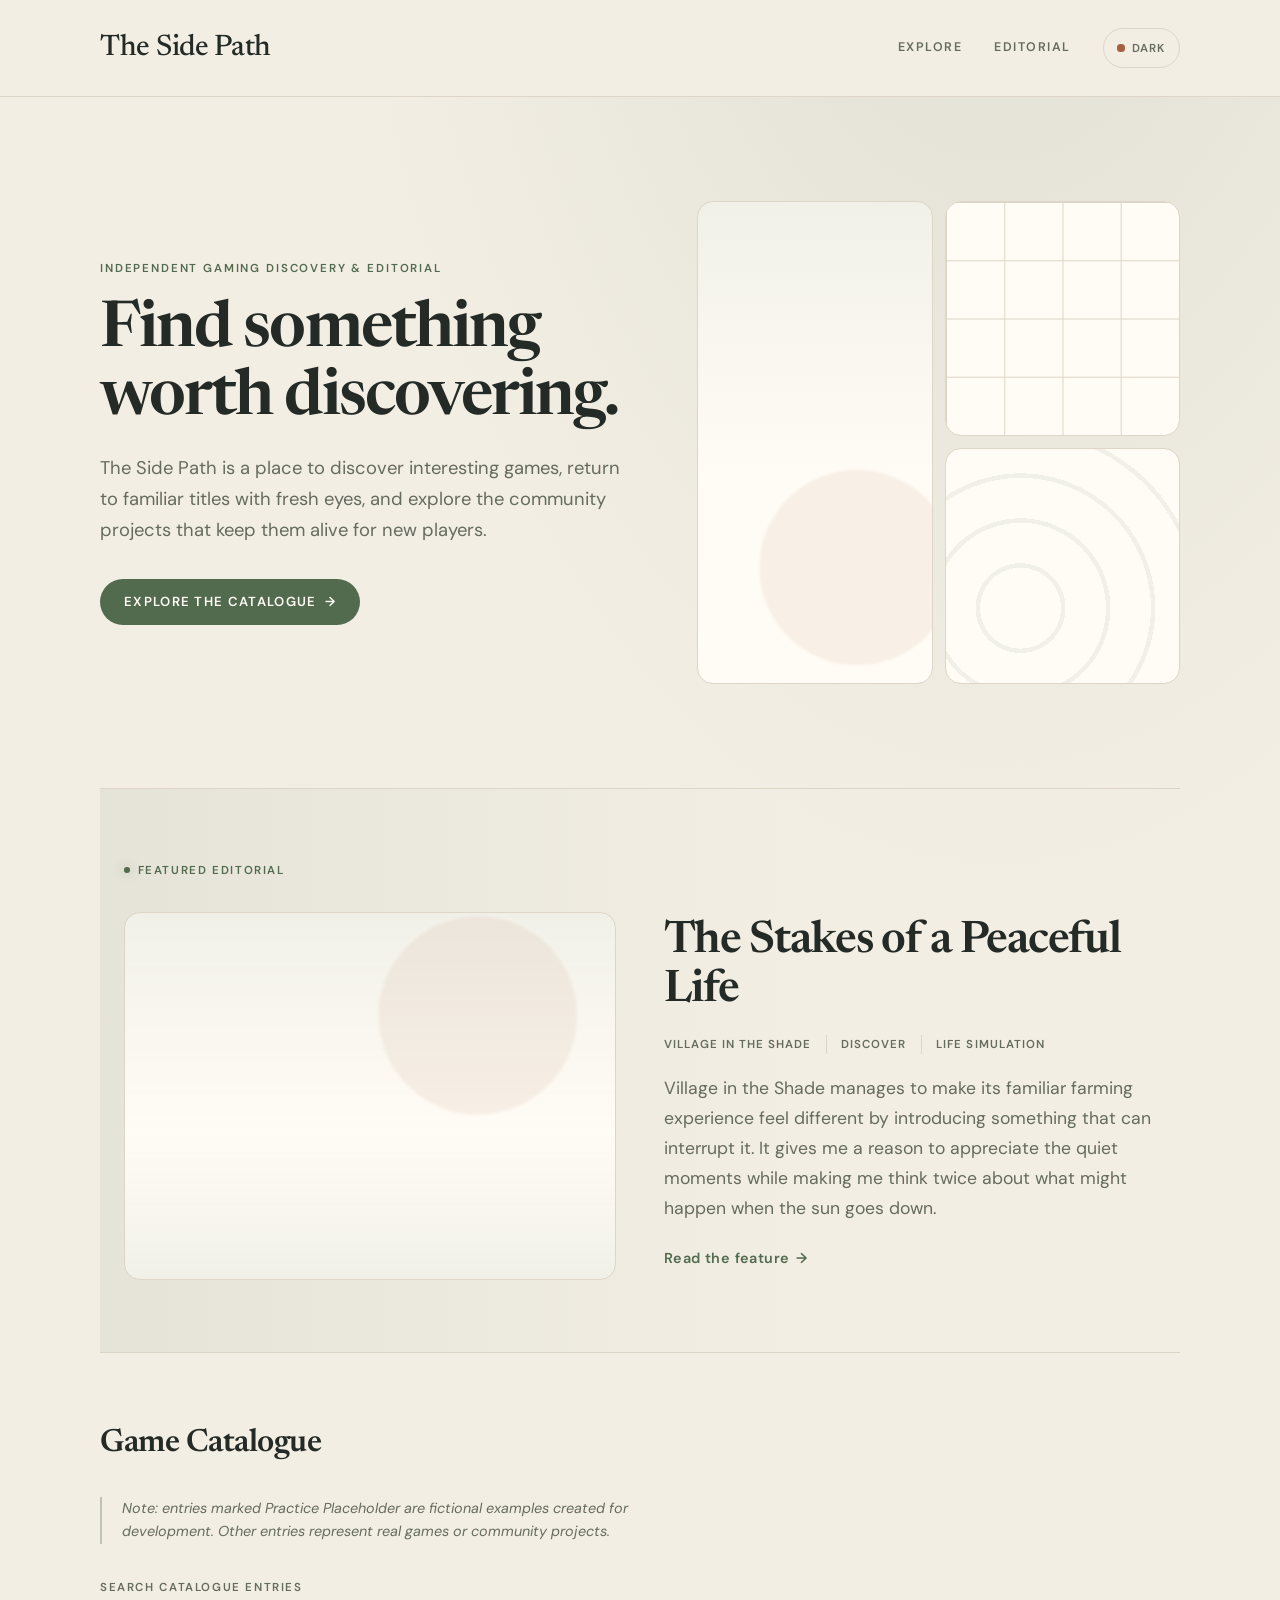
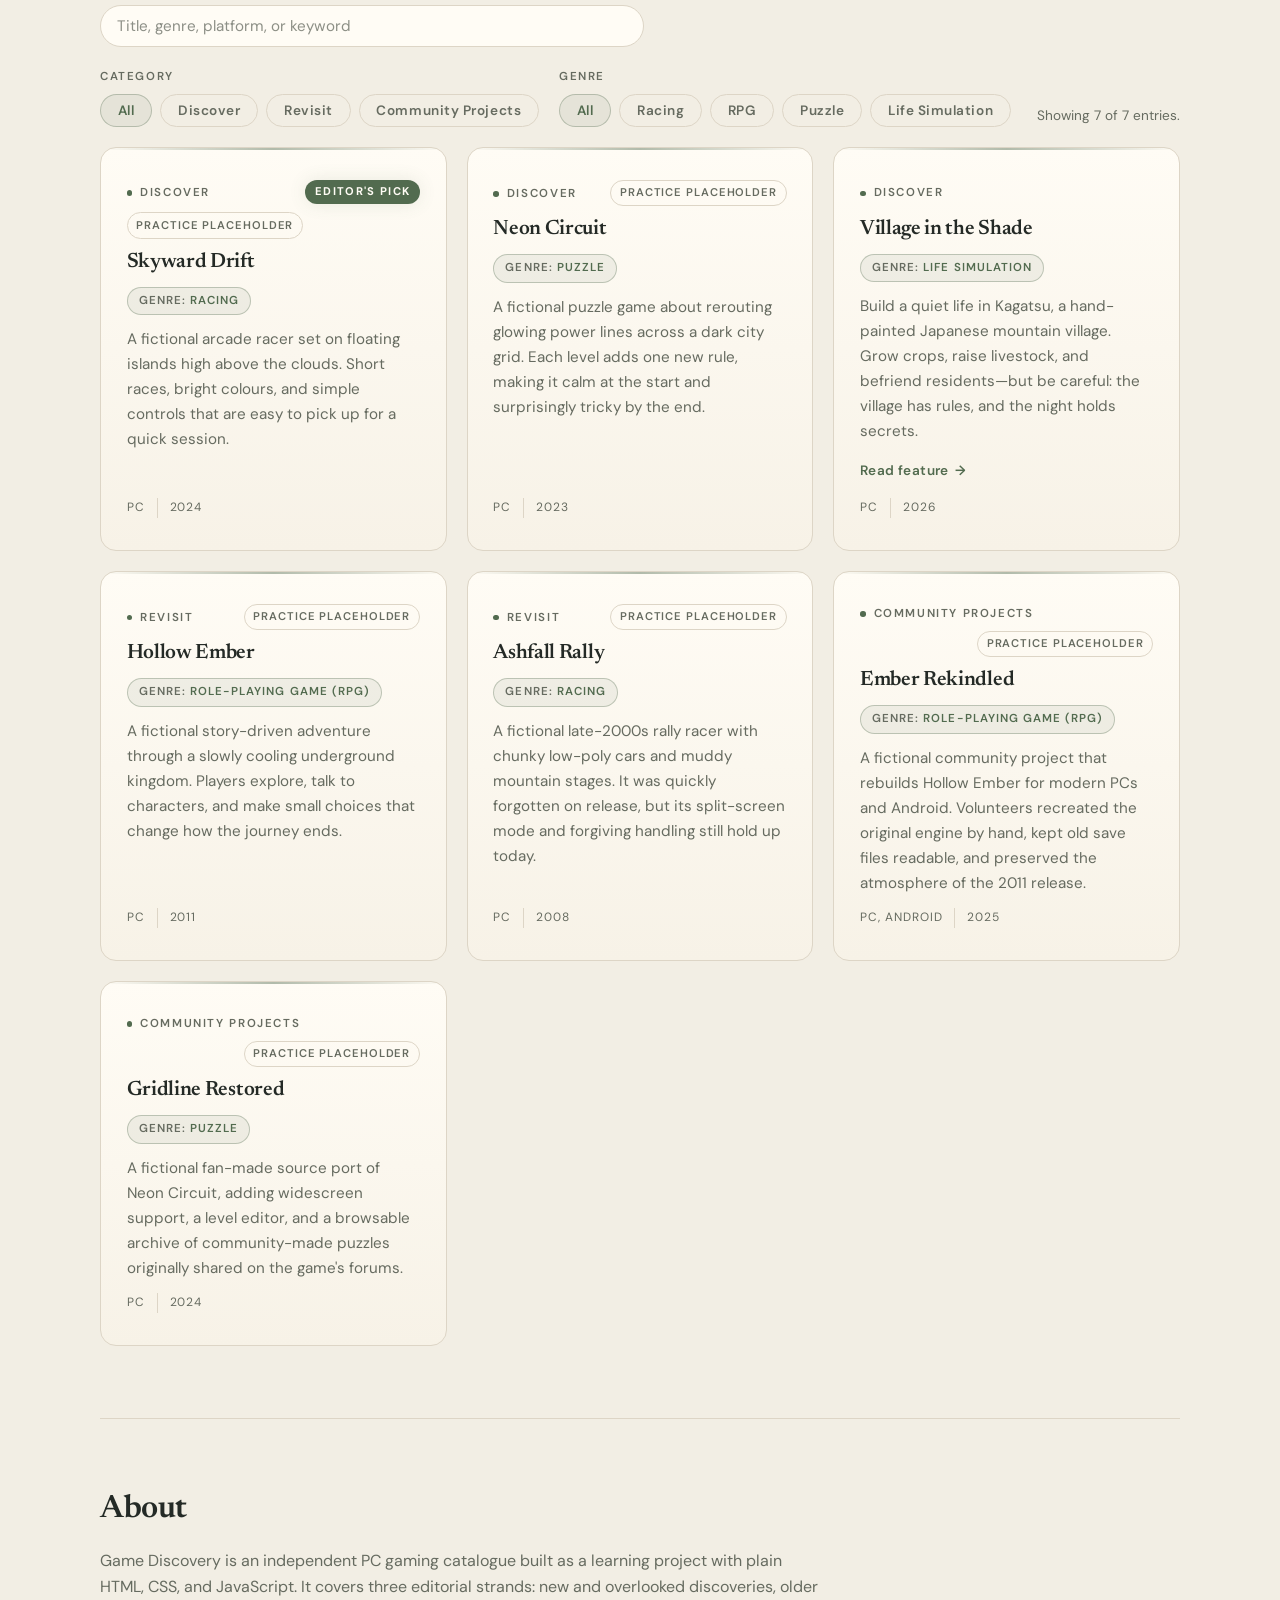
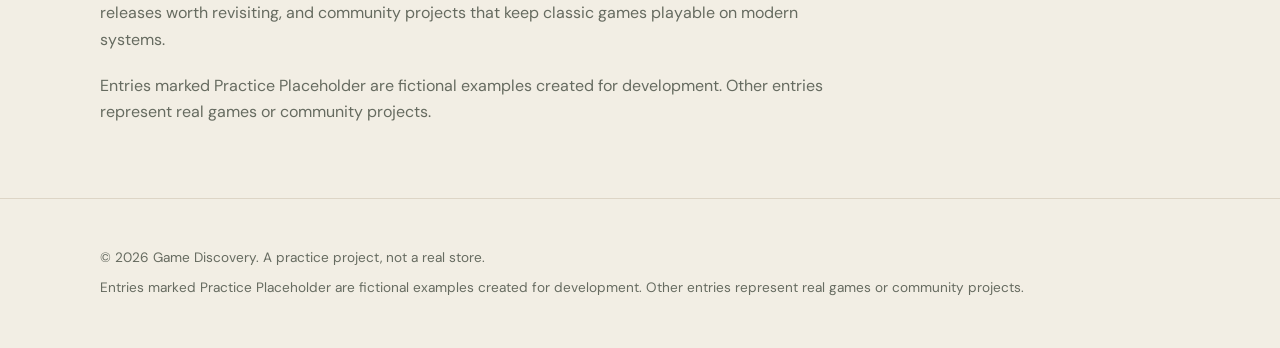
==== index.html @ 1dd463f5 "Editorial spotlight" ====
<!DOCTYPE html>
<html lang="en">
<head>
  <meta charset="UTF-8">
  <meta name="viewport" content="width=device-width, initial-scale=1.0">
  <title>Game Discovery</title>
  <meta name="description" content="A beginner-friendly PC game discovery page built with plain HTML.">
  <meta name="color-scheme" content="light dark">

  <!-- Shared theme setup runs before the stylesheet so there is no flash of
       the wrong theme. It also manages the theme toggle in the header. -->
  <script src="theme.js"></script>

  <link rel="preconnect" href="https://fonts.googleapis.com">
  <link rel="preconnect" href="https://fonts.gstatic.com" crossorigin>
  <link href="https://fonts.googleapis.com/css2?family=DM+Sans:opsz,wght@9..40,400;9..40,500;9..40,600;9..40,700&family=Newsreader:opsz,wght@6..72,400;6..72,500;6..72,600&display=swap" rel="stylesheet">

  <link rel="stylesheet" href="style.css">
  <script src="script.js" defer></script>
</head>
<body>

  <!-- ============================================================
       HEADER: the wordmark, two navigation links, and the theme
       toggle. The header scrolls away with the page (not sticky).
       ============================================================ -->
  <header>
    <a class="wordmark" href="index.html">The Side Path</a>

    <div class="header-end">
      <nav aria-label="Main navigation">
        <ul>
          <li><a href="#featured">Explore</a></li>
          <li><a href="#editorial">Editorial</a></li>
        </ul>
      </nav>

      <button class="theme-toggle" type="button" data-theme-toggle hidden>
        Dark
      </button>
    </div>
  </header>

  <!-- ============================================================
       MAIN: the main content of the page.
       Everything that is not the header or footer lives in here.
       ============================================================ -->
  <main>

    <!-- HERO SECTION: the introduction, a clear route into the catalogue,
         and a three-panel visual sampler. -->
    <section id="home">
      <div class="hero-copy">
        <p class="hero-eyebrow">Independent Gaming Discovery &amp; Editorial</p>

        <h1>Find something worth discovering.</h1>

        <p class="hero-lede">
          The Side Path is a place to discover interesting games, return to
          familiar titles with fresh eyes, and explore the community projects
          that keep them alive for new players.
        </p>

        <div class="hero-actions">
          <a class="hero-cta" href="#featured">Explore the catalogue</a>
        </div>
      </div>

      <!-- Intentional placeholders drawn in CSS. No real screenshots or
           AI-generated artwork are presented as game assets here. Replace
           each panel with a licensed image when suitable assets exist, and
           give those images their own alt text. -->
      <div class="hero-sampler" aria-hidden="true">
        <span class="hero-panel hero-panel--one"></span>
        <span class="hero-panel hero-panel--two"></span>
        <span class="hero-panel hero-panel--three"></span>
      </div>
    </section>

    <!-- EDITORIAL SPOTLIGHT: the lead feature, with one image beside the
         article introduction. Links to the published feature. -->
    <section class="editorial-spotlight"
             id="editorial"
             aria-labelledby="editorial-spotlight-title">

      <p class="editorial-kicker">Featured editorial</p>

      <div class="editorial-spotlight-grid">
        <!-- Intentional CSS-drawn placeholder image. No real screenshot or
             AI-generated artwork is presented as game art here. Replace it
             with a licensed image (and alt text) when one is available. -->
        <div class="editorial-art" aria-hidden="true"></div>

        <div class="editorial-spotlight-copy">
          <h2 id="editorial-spotlight-title">
            The Stakes of a Peaceful Life
          </h2>

          <ul class="editorial-meta">
            <li>Village in the Shade</li>
            <li>Discover</li>
            <li>Life Simulation</li>
          </ul>

          <p class="editorial-excerpt">
            Village in the Shade manages to make its familiar farming
            experience feel different by introducing something that can
            interrupt it. It gives me a reason to appreciate the quiet
            moments while making me think twice about what might happen
            when the sun goes down.
          </p>

          <a class="editorial-link"
             href="articles/village-in-the-shade.html">
            Read the feature
          </a>
        </div>
      </div>
    </section>

    <!-- CATALOGUE SECTION: seven entries — three Discover, two Revisit,
         and two Community Projects. Entries marked Practice Placeholder
         are fictional examples created for development; the others
         represent real games or community projects. Each entry is an
         <article>, because it is a self-contained piece of content that
         makes sense on its own. -->
    <section id="featured">
      <h2>Game Catalogue</h2>

      <p>
        <em>Note: entries marked Practice Placeholder are fictional examples
        created for development. Other entries represent real games or
        community projects.</em>
      </p>

      <!-- CATALOGUE CONTROLS: search, editorial category filters, and genre
           filters. All three are handled together by script.js. -->
      <div class="catalogue-controls">

        <div class="search-field">
          <label class="search-label" for="catalogue-search">Search catalogue entries</label>
          <input
            class="search-input"
            id="catalogue-search"
            name="catalogue-search"
            type="search"
            placeholder="Title, genre, platform, or keyword"
            autocomplete="off"
          >
        </div>

        <div class="filter-bar">
          <div class="filter-group">
            <p class="filter-group-label" id="category-filter-label">Category</p>
            <div class="filter-controls" role="group" aria-labelledby="category-filter-label">
              <button type="button" class="category-button" data-category="all" aria-pressed="true">All</button>
              <button type="button" class="category-button" data-category="discover" aria-pressed="false">Discover</button>
              <button type="button" class="category-button" data-category="revisit" aria-pressed="false">Revisit</button>
              <button type="button" class="category-button" data-category="community" aria-pressed="false">Community Projects</button>
            </div>
          </div>

          <div class="filter-group">
            <p class="filter-group-label" id="genre-filter-label">Genre</p>
            <div class="filter-controls" role="group" aria-labelledby="genre-filter-label">
              <button type="button" class="filter-button" data-filter="all" aria-pressed="true">All</button>
              <button type="button" class="filter-button" data-filter="racing" aria-pressed="false">Racing</button>
              <button type="button" class="filter-button" data-filter="rpg" aria-pressed="false">RPG</button>
              <button type="button" class="filter-button" data-filter="puzzle" aria-pressed="false">Puzzle</button>
              <button type="button" class="filter-button" data-filter="life-simulation" aria-pressed="false">Life Simulation</button>
            </div>
          </div>

          <!-- A live status message: screen readers announce this text when
               the number of visible entries changes. -->
          <p class="filter-status" role="status" aria-live="polite">Showing 7 of 7 entries.</p>
        </div>

        <!-- Shown only when no catalogue entry matches the active filters.
             A later phase will toggle the hidden attribute. -->
        <p class="catalogue-empty" hidden>
          No catalogue entries match your search or filters. Try a different
          search, or choose All in each filter group.
        </p>

      </div>

      <article class="catalogue-card"
               data-category="discover"
               data-genre="racing"
               data-platform="PC"
               data-year="2024"
               data-search="arcade racer floating islands quick sessions">
        <div class="card-top">
          <span class="card-category">Discover</span>
          <span class="card-badge">EDITOR'S PICK</span>
          <span class="card-placeholder">PRACTICE PLACEHOLDER</span>
        </div>
        <h3>Skyward Drift</h3>
        <p class="card-genre"><strong>Genre:</strong> Racing</p>
        <p class="card-description">
          A fictional arcade racer set on floating islands high above the
          clouds. Short races, bright colours, and simple controls that are
          easy to pick up for a quick session.
        </p>
        <ul class="card-meta">
          <li>PC</li>
          <li>2024</li>
        </ul>
      </article>

      <article class="catalogue-card"
               data-category="discover"
               data-genre="puzzle"
               data-platform="PC"
               data-year="2023"
               data-search="power grid neon city logic levels">
        <div class="card-top">
          <span class="card-category">Discover</span>
          <span class="card-placeholder">PRACTICE PLACEHOLDER</span>
        </div>
        <h3>Neon Circuit</h3>
        <p class="card-genre"><strong>Genre:</strong> Puzzle</p>
        <p class="card-description">
          A fictional puzzle game about rerouting glowing power lines across
          a dark city grid. Each level adds one new rule, making it calm at
          the start and surprisingly tricky by the end.
        </p>
        <ul class="card-meta">
          <li>PC</li>
          <li>2023</li>
        </ul>
      </article>

      <article class="catalogue-card"
               data-category="discover"
               data-genre="life-simulation"
               data-platform="PC"
               data-year="2026"
               data-search="village in the shade kagatsu nippon ichi software nis america farming simulation life simulation farming sim japanese village supernatural mystery horror night exploration crops livestock fishing hunting crafting the stakes of a peaceful life">
        <div class="card-top">
          <span class="card-category">Discover</span>
        </div>
        <h3>Village in the Shade</h3>
        <p class="card-genre"><strong>Genre:</strong> Life Simulation</p>
        <p class="card-description">
          Build a quiet life in Kagatsu, a hand-painted Japanese mountain
          village. Grow crops, raise livestock, and befriend residents—but be
          careful: the village has rules, and the night holds secrets.
        </p>
        <p class="card-action">
          <a class="card-link" href="articles/village-in-the-shade.html">
            Read feature
          </a>
        </p>
        <ul class="card-meta">
          <li>PC</li>
          <li>2026</li>
        </ul>
      </article>

      <article class="catalogue-card"
               data-category="revisit"
               data-genre="rpg"
               data-platform="PC"
               data-year="2011"
               data-search="underground kingdom story choices adventure">
        <div class="card-top">
          <span class="card-category">Revisit</span>
          <span class="card-placeholder">PRACTICE PLACEHOLDER</span>
        </div>
        <h3>Hollow Ember</h3>
        <p class="card-genre"><strong>Genre:</strong> Role-Playing Game (RPG)</p>
        <p class="card-description">
          A fictional story-driven adventure through a slowly cooling
          underground kingdom. Players explore, talk to characters, and make
          small choices that change how the journey ends.
        </p>
        <ul class="card-meta">
          <li>PC</li>
          <li>2011</li>
        </ul>
      </article>

      <article class="catalogue-card"
               data-category="revisit"
               data-genre="racing"
               data-platform="PC"
               data-year="2008"
               data-search="rally vintage low poly split screen forgotten">
        <div class="card-top">
          <span class="card-category">Revisit</span>
          <span class="card-placeholder">PRACTICE PLACEHOLDER</span>
        </div>
        <h3>Ashfall Rally</h3>
        <p class="card-genre"><strong>Genre:</strong> Racing</p>
        <p class="card-description">
          A fictional late-2000s rally racer with chunky low-poly cars and
          muddy mountain stages. It was quickly forgotten on release, but its
          split-screen mode and forgiving handling still hold up today.
        </p>
        <ul class="card-meta">
          <li>PC</li>
          <li>2008</li>
        </ul>
      </article>

      <article class="catalogue-card"
               data-category="community"
               data-genre="rpg"
               data-platform="PC, Android"
               data-year="2025"
               data-search="source port recompilation preservation android engine">
        <div class="card-top">
          <span class="card-category">Community Projects</span>
          <span class="card-placeholder">PRACTICE PLACEHOLDER</span>
        </div>
        <h3>Ember Rekindled</h3>
        <p class="card-genre"><strong>Genre:</strong> Role-Playing Game (RPG)</p>
        <p class="card-description">
          A fictional community project that rebuilds Hollow Ember for modern
          PCs and Android. Volunteers recreated the original engine by hand,
          kept old save files readable, and preserved the atmosphere of the
          2011 release.
        </p>
        <ul class="card-meta">
          <li>PC, Android</li>
          <li>2025</li>
        </ul>
      </article>

      <article class="catalogue-card"
               data-category="community"
               data-genre="puzzle"
               data-platform="PC"
               data-year="2024"
               data-search="decompilation source port level editor preservation archive">
        <div class="card-top">
          <span class="card-category">Community Projects</span>
          <span class="card-placeholder">PRACTICE PLACEHOLDER</span>
        </div>
        <h3>Gridline Restored</h3>
        <p class="card-genre"><strong>Genre:</strong> Puzzle</p>
        <p class="card-description">
          A fictional fan-made source port of Neon Circuit, adding widescreen
          support, a level editor, and a browsable archive of
          community-made puzzles originally shared on the game's forums.
        </p>
        <ul class="card-meta">
          <li>PC</li>
          <li>2024</li>
        </ul>
      </article>
    </section>

    <!-- ABOUT SECTION: who made the site and why. -->
    <section id="about">
      <h2>About</h2>
      <p>
        Game Discovery is an independent PC gaming catalogue built as a
        learning project with plain HTML, CSS, and JavaScript. It covers
        three editorial strands: new and overlooked discoveries, older
        releases worth revisiting, and community projects that keep classic
        games playable on modern systems.
      </p>
      <p>
        Entries marked Practice Placeholder are fictional examples created
        for development. Other entries represent real games or community
        projects.
      </p>
    </section>

  </main>

  <!-- ============================================================
       FOOTER: closing information that appears at the bottom of
       every page, such as copyright or contact details.
       ============================================================ -->
  <footer>
    <p>&copy; 2026 Game Discovery. A practice project, not a real store.</p>
    <p>Entries marked Practice Placeholder are fictional examples created for development. Other entries represent real games or community projects.</p>
  </footer>

</body>
</html>
---- style.css ----
/* ==========================================================================
   THE SIDE PATH — style.css

   A single stylesheet shared by the catalogue and the editorial article
   pages. No frameworks, no build tools, no images.

   Contents
   1.  Design tokens (custom properties, light and dark themes)
   2.  Base styles
   3.  Header and navigation
   4.  Hero
   5.  Featured games
   6.  About
   7.  Footer
   8.  Tablet adjustments
   9.  Mobile adjustments
   10. Reduced-motion support
   11. Editorial feature page
   12. Catalogue feature link
   13. Editorial page mobile adjustments
   14. Homepage editorial spotlight
   ========================================================================== */


/* ==========================================================================
   1. DESIGN TOKENS
   Custom properties are variables. They are declared once on :root
   (the <html> element) and reused with var(--name) everywhere below.
   Change a value here and it updates across the whole site.

   Colours: the light palette is the default. theme.js writes a
   data-theme="dark" attribute onto <html> when the visitor has chosen the
   dark theme or their operating system asks for it, and the block below
   then swaps the palette. Components only ever use these tokens, so both
   themes stay in sync.
   ========================================================================== */

:root {
  /* Light theme palette */
  color-scheme: light;

  --color-bg: #f2eee4;              /* warm paper background */
  --color-surface: #fffcf5;         /* card and panel background */
  --color-surface-deep: #f7f2e7;    /* card gradient end */

  --color-border: #ddd5c6;          /* subtle dividing lines */
  --color-border-strong: #c8bfae;   /* slightly firmer outlines */
  --color-text: #242a26;            /* main readable text */
  --color-muted: #666b60;           /* secondary text */

  --color-accent: #526b4f;          /* primary green accent */
  --color-accent-soft: rgba(82, 107, 79, 0.32);
  --color-accent-wash: rgba(82, 107, 79, 0.08);
  --color-accent-glow: rgba(82, 107, 79, 0.12);
  --color-accent-border: rgba(82, 107, 79, 0.32);
  --color-on-accent: #fffcf5;       /* text placed on an accent fill */

  --color-secondary: #a85e42;       /* warm clay accent */
  --color-secondary-soft: rgba(168, 94, 66, 0.32);
  --color-secondary-wash: rgba(168, 94, 66, 0.08);

  --shadow-accent: 0 20px 40px -24px rgba(82, 107, 79, 0.45);

  /* Spacing scale */
  --space-xs: 0.5rem;
  --space-sm: 0.75rem;
  --space-md: 1.25rem;
  --space-lg: 2rem;
  --space-xl: 3rem;
  --space-2xl: 5rem;

  /* Layout */
  --content-width: 1080px;
  --gutter: clamp(1.25rem, 5vw, 3rem);
  --header-offset: 0px;             /* header scrolls away, so anchors land flush */

  /* Shape */
  --radius-sm: 6px;
  --radius-lg: 16px;

  /* Typography. Newsreader carries the wordmark and editorial headlines;
     DM Sans carries interface and body text. Both have system fallbacks
     so the page stays readable if the webfonts are unavailable. */
  --font-serif: "Newsreader", "Iowan Old Style", "Palatino Linotype",
    Palatino, "Book Antiqua", Georgia, serif;
  --font-sans: "DM Sans", -apple-system, BlinkMacSystemFont, "Segoe UI",
    Roboto, "Helvetica Neue", Arial, sans-serif;
}

/* Dark theme palette. Applied by theme.js, so the attribute is always
   present before the page paints. */
:root[data-theme="dark"] {
  color-scheme: dark;

  --color-bg: #171b22;
  --color-surface: #222832;
  --color-surface-deep: #1c222b;

  --color-border: #2d3541;
  --color-border-strong: #3d4756;
  --color-text: #e9e6de;
  --color-muted: #9aa4b0;

  --color-accent: #8fb7e8;
  --color-accent-soft: rgba(143, 183, 232, 0.32);
  --color-accent-wash: rgba(143, 183, 232, 0.08);
  --color-accent-glow: rgba(143, 183, 232, 0.12);
  --color-accent-border: rgba(143, 183, 232, 0.32);
  --color-on-accent: #171b22;

  --color-secondary: #c18a70;
  --color-secondary-soft: rgba(193, 138, 112, 0.32);
  --color-secondary-wash: rgba(193, 138, 112, 0.08);

  --shadow-accent: 0 20px 40px -24px rgba(0, 0, 0, 0.65);
}



/* ==========================================================================
   2. BASE STYLES
   ========================================================================== */

*,
*::before,
*::after {
  box-sizing: border-box;
}

html {
  scroll-behavior: smooth;
}

body {
  margin: 0;
  font-family: var(--font-sans);
  font-size: 16px;
  line-height: 1.65;
  color: var(--color-text);
  background-color: var(--color-bg);

  /* A very faint accent glow behind the top of the page.
     Drawn with CSS only, so no image file is needed. */
  background-image: radial-gradient(
    ellipse 75% 50% at 78% -10%,
    var(--color-accent-glow),
    transparent 70%
  );
  background-repeat: no-repeat;

  -webkit-font-smoothing: antialiased;
}

h1,
h2,
h3 {
  margin: 0;
  font-family: var(--font-serif);
  font-weight: 600;
  line-height: 1.15;
  letter-spacing: -0.015em;
}

::selection {
  background-color: var(--color-accent-soft);
  color: var(--color-text);
}

/* A visible focus ring for keyboard users. This only appears when someone
   navigates with the Tab key, not when they click with a mouse. */
a:focus-visible {
  outline: 2px solid var(--color-accent);
  outline-offset: 4px;
}

/* ==========================================================================
   3. HEADER AND NAVIGATION
   The header is deliberately not sticky: it sits at the top of the page and
   scrolls away with the content. The wordmark leads on the left, while the
   two navigation links and the theme toggle sit together on the right.
   ========================================================================== */

header {
  display: flex;
  flex-wrap: wrap;
  align-items: center;
  justify-content: space-between;
  gap: var(--space-md) var(--space-lg);

  padding-block: clamp(1.25rem, 3vw, 1.75rem);

  /* This centres the header content in the same column as <main> below,
     while the header's background still spans the full window width. */
  padding-inline: max(var(--gutter), calc((100% - var(--content-width)) / 2));

  background-color: var(--color-bg);
  border-bottom: 1px solid var(--color-border);
}

/* Wordmark: the brand name set in Newsreader. No decorative mark competes
   with the type, so the name carries the identity. It links home. */
.wordmark {
  font-family: var(--font-serif);
  font-size: clamp(1.5rem, 2.6vw, 1.85rem);
  font-weight: 500;
  line-height: 1.1;
  letter-spacing: -0.01em;
  color: var(--color-text);
  text-decoration: none;
  transition: color 0.18s ease;
}

.wordmark:hover {
  color: var(--color-accent);
}

.wordmark:focus-visible {
  outline: 2px solid var(--color-accent);
  outline-offset: 4px;
  border-radius: var(--radius-sm);
}

/* The navigation and theme toggle travel together. On wide screens they
   share the right-hand side; on phones they drop to their own compact row. */
.header-end {
  display: flex;
  flex-wrap: wrap;
  align-items: center;
  gap: var(--space-sm) var(--space-lg);
}

nav ul {
  display: flex;
  flex-wrap: wrap;
  align-items: center;
  gap: var(--space-xs) var(--space-lg);
  margin: 0;
  padding: 0;
  list-style: none;
}

/* Small uppercase labels keep the two links quiet next to the wordmark.
   min-height gives the links a comfortable touch target. */
nav a {
  display: inline-flex;
  align-items: center;
  min-height: 2.5rem;
  padding-block: 0.25rem;
  color: var(--color-muted);
  font-size: 0.78rem;
  font-weight: 600;
  letter-spacing: 0.12em;
  text-transform: uppercase;
  text-decoration: none;
  border-bottom: 1px solid transparent;
  transition: color 0.18s ease, border-color 0.18s ease;
}

nav a:hover {
  color: var(--color-text);
  border-bottom-color: var(--color-accent-soft);
}

/* Keyboard focus for navigation links. outline-offset gives the ring
   a little breathing room so it never touches the text. */
nav a:focus-visible {
  color: var(--color-text);
  outline: 2px solid var(--color-accent);
  outline-offset: 4px;
  border-radius: var(--radius-sm);
}

/* Theme toggle: a quiet pill beside the navigation. theme.js reveals it
   once the theme has been resolved, so it never appears as a dead control. */
.theme-toggle {
  display: inline-flex;
  align-items: center;
  gap: 0.45rem;
  min-height: 2.5rem;
  padding: 0.35rem 0.85rem;
  font-family: inherit;
  font-size: 0.72rem;
  font-weight: 600;
  letter-spacing: 0.1em;
  text-transform: uppercase;
  color: var(--color-muted);
  background-color: transparent;
  border: 1px solid var(--color-border);
  border-radius: 999px;
  cursor: pointer;
  transition: color 0.18s ease, background-color 0.18s ease,
    border-color 0.18s ease;
}

.theme-toggle::before {
  content: "";
  width: 0.45rem;
  height: 0.45rem;
  border-radius: 50%;
  background-color: var(--color-secondary);
}

.theme-toggle:hover {
  color: var(--color-text);
  background-color: var(--color-accent-wash);
  border-color: var(--color-accent-soft);
}

.theme-toggle:focus-visible {
  color: var(--color-text);
  outline: 2px solid var(--color-accent);
  outline-offset: 3px;
}

.theme-toggle[hidden] {
  display: none;
}

/* <main> uses the same centred column as the header. */
main {
  padding-inline: max(var(--gutter), calc((100% - var(--content-width)) / 2));
}

/* ==========================================================================
   4. HERO
   On desktop the hero is two balanced columns: the introduction on the left
   and a three-panel visual sampler on the right. The sampler panels are
   intentional CSS-drawn placeholders, not screenshots or generated artwork.
   ========================================================================== */

#home {
  display: grid;
  grid-template-columns: minmax(0, 1.05fr) minmax(0, 0.95fr);
  align-items: center;
  gap: clamp(2rem, 5vw, 4rem);

  padding-block: clamp(3.5rem, 9vw, 6.5rem);
  scroll-margin-top: var(--header-offset);
}

.hero-copy {
  min-width: 0;
}

/* The publication descriptor, set quietly above the headline. */
.hero-eyebrow {
  margin: 0 0 var(--space-md);
  color: var(--color-accent);
  font-size: 0.72rem;
  font-weight: 600;
  letter-spacing: 0.16em;
  text-transform: uppercase;
}

#home h1 {
  max-width: 15ch;                  /* keeps the headline to a few strong lines */
  margin: 0 0 var(--space-md);
  font-size: clamp(2.4rem, 5.5vw, 4rem);
  line-height: 1.05;
  letter-spacing: -0.03em;
}

.hero-lede {
  max-width: 46ch;                  /* comfortable reading width */
  margin: 0 0 var(--space-lg);
  color: var(--color-muted);
  font-size: clamp(1rem, 1.6vw, 1.15rem);
  line-height: 1.7;
}

/* Call to action: the single, obvious route into the catalogue. */
.hero-cta {
  display: inline-flex;
  align-items: center;
  gap: 0.5rem;
  min-height: 2.9rem;
  padding: 0.75rem 1.5rem;
  color: var(--color-on-accent);
  background-color: var(--color-accent);
  border-radius: 999px;
  font-size: 0.82rem;
  font-weight: 600;
  letter-spacing: 0.1em;
  text-transform: uppercase;
  text-decoration: none;
  transition: transform 0.18s ease, box-shadow 0.18s ease;
}

.hero-cta::after {
  content: "\2192";
  transition: transform 0.18s ease;
}

.hero-cta:hover {
  transform: translateY(-2px);
  box-shadow: var(--shadow-accent);
}

.hero-cta:hover::after {
  transform: translateX(3px);
}

.hero-cta:focus-visible {
  outline: 2px solid var(--color-accent);
  outline-offset: 3px;
}

/* Visual sampler ------------------------------------------------------- */

/* Desktop composition: a tall panel on the left with two stacked panels
   beside it, laid out inside one fixed-shape block. */
.hero-sampler {
  display: grid;
  grid-template-columns: repeat(2, minmax(0, 1fr));
  grid-template-rows: repeat(2, minmax(0, 1fr));
  gap: var(--space-sm);
  aspect-ratio: 1;
}

.hero-panel {
  display: block;
  overflow: hidden;
  background-color: var(--color-surface);
  border: 1px solid var(--color-border);
  border-radius: var(--radius-lg);
}

.hero-panel--one {
  grid-row: span 2;
  background-image:
    radial-gradient(circle at 68% 76%, var(--color-secondary-wash) 0 24%, transparent 25%),
    linear-gradient(180deg, var(--color-accent-wash), transparent 58%);
}

.hero-panel--two {
  background-image:
    linear-gradient(var(--color-border) 1px, transparent 1px),
    linear-gradient(90deg, var(--color-border) 1px, transparent 1px);
  background-size: 25% 25%, 25% 25%;
}

.hero-panel--three {
  background-image: repeating-radial-gradient(
    circle at 32% 68%,
    transparent 0 18%,
    var(--color-accent-wash) 18% 20%
  );
}

/* Tablet: the hero becomes a single column and the sampler turns into a
   row of three equal panels. */
@media (max-width: 900px) {
  #home {
    grid-template-columns: 1fr;
    padding-block: clamp(3rem, 8vw, 5rem);
  }

  .hero-sampler {
    grid-template-columns: repeat(3, minmax(0, 1fr));
    grid-template-rows: none;
    aspect-ratio: auto;
  }

  .hero-panel {
    aspect-ratio: 1;
  }

  .hero-panel--one {
    grid-row: auto;
  }
}

/* Mobile: the same three-panel strip with tighter spacing. */
@media (max-width: 600px) {
  .hero-sampler {
    gap: var(--space-xs);
  }

  .hero-panel {
    border-radius: var(--radius-sm);
  }

  .hero-lede {
    max-width: none;
  }
}

/* ==========================================================================
   5. FEATURED GAMES
   CSS Grid places the three <article> cards side by side on wide screens
   and stacks them into one column when space runs out.
   auto-fill (rather than auto-fit) keeps empty columns in reserve, so a
   single card keeps its normal width when the filter hides the other two.
   ========================================================================== */

#featured {
  display: grid;
  grid-template-columns: repeat(auto-fill, minmax(min(270px, 100%), 1fr));
  gap: var(--space-md);

  padding-block: clamp(2.5rem, 6vw, 4.5rem);
  scroll-margin-top: var(--header-offset);
  border-top: 1px solid var(--color-border);
}

/* The heading and the italic note should span the full grid width,
   not sit in a narrow card-sized column. */
#featured > h2,
#featured > p {
  grid-column: 1 / -1;
}

#featured h2 {
  font-size: clamp(1.6rem, 3vw, 2rem);
}

/* The "these games are fictional" note, styled as a quiet callout. */
#featured > p {
  max-width: 62ch;
  padding-left: var(--space-md);
  color: var(--color-muted);
  font-size: 0.9rem;
  border-left: 2px solid var(--color-accent-soft);
}

/* Catalogue controls: search, category group, genre group, and status.
   The wrapper is a grid child, so spanning every column keeps the controls
   exactly as wide as the card grid below. */
.catalogue-controls {
  grid-column: 1 / -1;
  display: grid;
  gap: var(--space-md);
}

/* Search field ----------------------------------------------------------- */

.search-field {
  display: flex;
  flex-direction: column;
  gap: var(--space-xs);
  max-width: 34rem;
}

.search-label {
  color: var(--color-muted);
  font-size: 0.72rem;
  font-weight: 600;
  letter-spacing: 0.14em;
  text-transform: uppercase;
}

.search-input {
  padding: 0.6rem 1rem;
  font-family: inherit;
  font-size: 0.95rem;
  color: var(--color-text);
  background-color: var(--color-surface);
  border: 1px solid var(--color-border);
  border-radius: 999px;
  transition: border-color 0.18s ease;
}

.search-input::placeholder {
  color: var(--color-muted);
  opacity: 0.75;
}

.search-input:hover {
  border-color: var(--color-accent-soft);
}

.search-input:focus-visible {
  outline: 2px solid var(--color-accent);
  outline-offset: 3px;
  border-color: var(--color-accent-soft);
}

/* Filter groups ---------------------------------------------------------- */

/* Each group pairs a visible label with its own row of buttons, so the
   category and genre controls can be told apart visually and by screen
   readers (both groups use aria-labelledby). */
.filter-group {
  display: flex;
  flex-direction: column;
  gap: var(--space-xs);
}

.filter-group-label {
  margin: 0;
  color: var(--color-muted);
  font-size: 0.72rem;
  font-weight: 600;
  letter-spacing: 0.14em;
  text-transform: uppercase;
}

.filter-bar {
  display: flex;
  flex-wrap: wrap;
  align-items: flex-end;
  gap: var(--space-md);
}

.filter-controls {
  display: flex;
  flex-wrap: wrap;
  gap: var(--space-xs);
}

/* Category buttons share the genre buttons' look. They use a separate
   class because script.js binds behaviour to .filter-button. */
.filter-button,
.category-button {
  padding: 0.45rem 1.05rem;
  font-family: inherit;
  font-size: 0.85rem;
  font-weight: 600;
  letter-spacing: 0.04em;
  color: var(--color-muted);
  background-color: transparent;
  border: 1px solid var(--color-border);
  border-radius: 999px;
  cursor: pointer;
  transition: color 0.18s ease, background-color 0.18s ease,
    border-color 0.18s ease;
}

.filter-button:hover,
.category-button:hover {
  color: var(--color-text);
  border-color: var(--color-accent-soft);
}

.filter-button[aria-pressed="true"],
.category-button[aria-pressed="true"] {
  color: var(--color-accent);
  background-color: var(--color-accent-wash);
  border-color: var(--color-accent-soft);
}

.filter-button:focus-visible,
.category-button:focus-visible {
  color: var(--color-text);
  outline: 2px solid var(--color-accent);
  outline-offset: 3px;
}

.filter-status {
  margin: 0 0 0 auto;
  color: var(--color-muted);
  font-size: 0.85rem;
}

/* Empty state: hidden until a later phase decides there are no matches. */
.catalogue-empty {
  margin: 0;
  padding: var(--space-lg);
  text-align: center;
  color: var(--color-muted);
  border: 1px dashed var(--color-border);
  border-radius: var(--radius-lg);
}

/* Cards hidden by script.js must leave the grid completely.
   Without this rule, the card's own display: flex below would win. */
.catalogue-card[hidden] {
  display: none;
}

/* Each game card. */
.catalogue-card {
  position: relative;
  display: flex;
  flex-direction: column;
  gap: var(--space-sm);
  overflow: hidden;

  padding: var(--space-lg) clamp(1.25rem, 2vw, 1.6rem);

  background-image: linear-gradient(
    180deg,
    var(--color-surface),
    var(--color-surface-deep)
  );
  border: 1px solid var(--color-border);
  border-radius: var(--radius-lg);

  transition: transform 0.2s ease, border-color 0.2s ease,
    box-shadow 0.2s ease;
}

/* A thin accent line along the top edge of every card. */
.catalogue-card::before {
  content: "";
  position: absolute;
  inset: 0 0 auto 0;
  height: 2px;
  background-image: linear-gradient(
    90deg,
    transparent,
    var(--color-accent),
    transparent
  );
  opacity: 0.45;
  transition: opacity 0.2s ease;
}

.catalogue-card:hover {
  transform: translateY(-4px);
  border-color: var(--color-accent-soft);
  box-shadow: var(--shadow-accent);
}

.catalogue-card:hover::before {
  opacity: 1;
}

.catalogue-card h3 {
  font-size: 1.3rem;
  letter-spacing: -0.015em;
}

.catalogue-card p {
  margin: 0;
}

/* The top row holds the editorial category label plus, on some cards,
   the "Editor's pick" badge and/or the "Practice placeholder" label.
   min-height keeps the title aligned across cards even when a row wraps. */
.card-top {
  display: flex;
  flex-wrap: wrap;
  align-items: center;
  justify-content: space-between;
  gap: var(--space-xs);
  min-height: 1.6rem;
}

/* Editorial category label, e.g. "Discover" or "Community Projects". */
.card-category {
  color: var(--color-muted);
  font-size: 0.72rem;
  font-weight: 600;
  letter-spacing: 0.14em;
  text-transform: uppercase;
}

/* A small accent dot before each category label. */
.card-category::before {
  content: "";
  display: inline-block;
  width: 0.35rem;
  height: 0.35rem;
  margin-right: 0.5rem;
  border-radius: 50%;
  background-color: var(--color-accent);
  vertical-align: middle;
}

/* The "Editor's pick" badge. It sits in the card's top row, so it is
   positioned by the flex layout rather than by the card itself. */
.card-badge {
  padding: 0.2rem 0.6rem;
  white-space: nowrap;
  background-color: var(--color-accent);
  color: var(--color-on-accent);
  border-radius: 999px;
  font-size: 0.7rem;
  font-weight: 700;
  letter-spacing: 0.12em;
  line-height: 1.6;
  text-transform: uppercase;
  box-shadow: 0 0 18px var(--color-accent-glow);
}

/* The "Practice placeholder" label marks fictional sample entries. It uses
   a quiet outline instead of the solid accent fill, so it stays visually
   distinct from the Editor's Pick badge when a card carries both. */
.card-placeholder {
  padding: 0.2rem 0.55rem;
  white-space: nowrap;
  border: 1px solid var(--color-border);
  border-radius: 999px;
  color: var(--color-muted);
  font-size: 0.7rem;
  font-weight: 600;
  letter-spacing: 0.08em;
  line-height: 1.6;
  text-transform: uppercase;
}

/* Push the labels to the right edge of the top row and keep them together
   when a card has both an Editor's Pick badge and a placeholder label. */
.card-badge,
.card-placeholder {
  margin-left: auto;
}

.card-badge + .card-placeholder {
  margin-left: 0;
}

/* The genre line ("Genre: Racing") is a small accent pill. It uses an
   explicit class so the card can gain more paragraphs later without
   changing which text receives the pill styling. */
.card-genre {
  align-self: flex-start;
  padding: 0.25rem 0.7rem;
  background-color: var(--color-accent-wash);
  border: 1px solid var(--color-accent-border);
  border-radius: 999px;
  color: var(--color-accent);
  font-size: 0.72rem;
  font-weight: 600;
  letter-spacing: 0.09em;
  line-height: 1.6;
  text-transform: uppercase;
}

.card-genre strong {
  color: var(--color-muted);
  font-weight: 600;
}

.card-description {
  color: var(--color-muted);
  font-size: 0.95rem;
}

/* Platform and year, pinned to the bottom of every card. margin-top auto
   pushes it down so the meta rows line up across a row of cards. */
.card-meta {
  display: flex;
  flex-wrap: wrap;
  align-items: center;
  gap: 0.4rem 0.75rem;
  margin: auto 0 0;
  padding: 0;
  list-style: none;
  color: var(--color-muted);
  font-size: 0.75rem;
  letter-spacing: 0.08em;
  text-transform: uppercase;
}

.card-meta li + li {
  padding-left: 0.75rem;
  border-left: 1px solid var(--color-border);
}

/* ==========================================================================
   6. ABOUT
   ========================================================================== */

#about {
  padding-block: clamp(2.5rem, 6vw, 4.5rem);
  scroll-margin-top: var(--header-offset);
  border-top: 1px solid var(--color-border);
}

#about h2 {
  margin-bottom: var(--space-md);
  font-size: clamp(1.6rem, 3vw, 2rem);
}

#about p {
  max-width: 66ch;
  margin: 0;
  color: var(--color-muted);
}

#about p + p {
  margin-top: var(--space-md);
}

/* ==========================================================================
   7. FOOTER
   ========================================================================== */

footer {
  display: flex;
  flex-wrap: wrap;
  justify-content: space-between;
  gap: var(--space-xs) var(--space-lg);

  padding-block: var(--space-xl);
  padding-inline: max(var(--gutter), calc((100% - var(--content-width)) / 2));

  color: var(--color-muted);
  font-size: 0.85rem;
  border-top: 1px solid var(--color-border);
}

footer p {
  margin: 0;
}

/* ==========================================================================
   8. TABLET ADJUSTMENTS
   Below about 820px the grid already reflows on its own thanks to
   auto-fit; these rules just soften the large spacing.
   ========================================================================== */

@media (max-width: 820px) {
  header {
    padding-block: var(--space-md);
  }
}

/* ==========================================================================
   9. MOBILE ADJUSTMENTS
   Below 600px the header becomes two short rows: the wordmark on its own,
   then the two navigation links and the theme toggle together.
   ========================================================================== */

@media (max-width: 600px) {
  header {
    flex-direction: column;
    align-items: flex-start;
    gap: var(--space-md);
    padding-block: var(--space-md);
  }

  /* Navigation and toggle share the second row, one at each edge. */
  .header-end {
    width: 100%;
    justify-content: space-between;
    gap: var(--space-xs) var(--space-md);
  }

  nav ul {
    gap: var(--space-xs) var(--space-md);
  }

  nav a {
    font-size: 0.72rem;
  }

  #featured {
    grid-template-columns: 1fr;
  }

  /* Stack the filter groups and let the search field use the full width. */
  .filter-bar {
    flex-direction: column;
    align-items: stretch;
  }

  .filter-status {
    margin-left: 0;
  }

  .search-field {
    max-width: none;
  }

  footer {
    flex-direction: column;
  }
}

/* ==========================================================================
   10. REDUCED-MOTION SUPPORT
   Respects the operating-system setting that asks for less animation.
   ========================================================================== */

@media (prefers-reduced-motion: reduce) {
  html {
    scroll-behavior: auto;
  }

  *,
  *::before,
  *::after {
    transition-duration: 0.01ms !important;
    animation-duration: 0.01ms !important;
  }
}

/* ==========================================================================
   11. EDITORIAL FEATURE PAGE
   The article page reuses the catalogue's design tokens and header/footer.
   A single centred column of about 68 characters keeps long-form reading
   comfortable, while the header and body share the same visual language as
   the catalogue cards.
   ========================================================================== */

.article-shell {
  max-width: 68ch;
  margin-inline: auto;
  padding-block: clamp(2.5rem, 6vw, 4.5rem) clamp(3.5rem, 9vw, 6.5rem);
}

/* The "Back to catalogue" link. It sits above the article header and uses
   the accent colour plus a small arrow so it reads as navigation rather
   than body copy. */
.article-back {
  margin: 0 0 var(--space-lg);
}

.article-back a {
  display: inline-flex;
  align-items: center;
  gap: 0.45rem;
  padding-block: 0.25rem;
  color: var(--color-accent);
  font-size: 0.9rem;
  font-weight: 600;
  letter-spacing: 0.02em;
  text-decoration: none;
  border-bottom: 1px solid transparent;
  transition: color 0.18s ease, border-color 0.18s ease;
}

.article-back a:hover {
  color: var(--color-text);
  border-bottom-color: var(--color-accent-soft);
}

.article-back a:focus-visible {
  color: var(--color-text);
  border-radius: var(--radius-sm);
}

/* Article header: category and genre labels, title, subtitle, and the
   concise game information strip. */
.article-header {
  padding-bottom: clamp(2rem, 5vw, var(--space-xl));
  margin-bottom: clamp(2rem, 5vw, var(--space-xl));
  border-bottom: 1px solid var(--color-border);
}

.article-meta {
  display: flex;
  flex-wrap: wrap;
  align-items: center;
  gap: var(--space-xs) var(--space-sm);
  margin: 0 0 var(--space-md);
}

/* Category label, echoing the small uppercase labels in the catalogue. */
.article-category {
  color: var(--color-muted);
  font-size: 0.72rem;
  font-weight: 600;
  letter-spacing: 0.14em;
  text-transform: uppercase;
}

.article-category::before {
  content: "";
  display: inline-block;
  width: 0.35rem;
  height: 0.35rem;
  margin-right: 0.5rem;
  border-radius: 50%;
  background-color: var(--color-accent);
  vertical-align: middle;
}

/* Genre pill, matching the catalogue card's genre line. */
.article-genre {
  padding: 0.25rem 0.7rem;
  background-color: var(--color-accent-wash);
  border: 1px solid var(--color-accent-border);
  border-radius: 999px;
  color: var(--color-accent);
  font-size: 0.72rem;
  font-weight: 600;
  letter-spacing: 0.09em;
  line-height: 1.6;
  text-transform: uppercase;
}

.article-header h1 {
  max-width: 22ch;
  margin-bottom: var(--space-md);
  font-size: clamp(2.1rem, 5.5vw, 3.4rem);
  line-height: 1.05;
  letter-spacing: -0.035em;
}

.article-subtitle {
  max-width: 52ch;
  margin: 0 0 var(--space-lg);
  color: var(--color-muted);
  font-size: clamp(1.05rem, 2vw, 1.25rem);
  line-height: 1.55;
}

/* Game information strip: a quiet inset panel with the same border and
   surface colours used by the catalogue cards. */
.article-game {
  display: flex;
  flex-wrap: wrap;
  align-items: center;
  gap: 0.45rem 0.9rem;
  margin: 0;
  padding: var(--space-sm) var(--space-md);
  list-style: none;
  color: var(--color-muted);
  background-color: var(--color-surface);
  border: 1px solid var(--color-border);
  border-radius: var(--radius-sm);
  font-size: 0.75rem;
  letter-spacing: 0.08em;
  text-transform: uppercase;
}

.article-game li + li {
  padding-left: 0.9rem;
  border-left: 1px solid var(--color-border);
}

/* Long-form body copy. Sections are separated by generous space, and each
   paragraph is followed by a readable but modest gap. */
.article-body {
  font-size: clamp(1rem, 1.6vw, 1.075rem);
  line-height: 1.8;
}

.article-body p {
  margin: 0 0 var(--space-md);
}

.article-body h2 {
  margin: var(--space-xl) 0 var(--space-md);
  font-size: clamp(1.45rem, 3vw, 1.9rem);
  line-height: 1.2;
  letter-spacing: -0.02em;
}

.article-body section:first-child h2 {
  margin-top: 0;
}

.article-body strong {
  color: var(--color-text);
}

/* ==========================================================================
   12. CATALOGUE FEATURE LINK
   The "Read feature" action inside the Village in the Shade card. It sits
   above the card meta row and uses the same accent as the rest of the
   interface.
   ========================================================================== */

.card-action {
  margin-top: var(--space-xs);
}

.card-link {
  display: inline-flex;
  align-items: center;
  gap: 0.4rem;
  padding-block: 0.2rem;
  color: var(--color-accent);
  font-size: 0.85rem;
  font-weight: 600;
  letter-spacing: 0.03em;
  text-decoration: none;
  border-bottom: 1px solid transparent;
  transition: color 0.18s ease, border-color 0.18s ease;
}

.card-link::after {
  content: "\2192";
  transition: transform 0.18s ease;
}

.card-link:hover {
  color: var(--color-text);
  border-bottom-color: var(--color-accent-soft);
}

.card-link:hover::after {
  transform: translateX(3px);
}

.card-link:focus-visible {
  color: var(--color-text);
  border-radius: 2px;
  outline: 2px solid var(--color-accent);
  outline-offset: 3px;
}

/* ==========================================================================
   13. EDITORIAL PAGE — MOBILE ADJUSTMENTS
   The article keeps the same reading column on small screens; only spacing
   and the information strip change so everything stays comfortable.
   ========================================================================== */

@media (max-width: 600px) {
  .article-shell {
    padding-block: var(--space-lg) var(--space-xl);
  }

  .article-header h1 {
    max-width: none;
  }

  .article-game {
    flex-direction: column;
    align-items: flex-start;
    gap: var(--space-xs);
    padding: var(--space-md);
  }

  .article-game li + li {
    padding-left: 0;
    border-left: 0;
  }

  .article-body {
    line-height: 1.75;
  }
}

/* ==========================================================================
   14. HOMEPAGE EDITORIAL SPOTLIGHT
   The lead feature between the hero and the catalogue: one image beside the
   article introduction on desktop, stacking image-first on small screens.
   It keeps the existing section rhythm and a faint accent wash rather than
   catalogue card styling.
   ========================================================================== */

.editorial-spotlight {
  padding-block: clamp(2.5rem, 6vw, 4.5rem);

  /* A small left inset so the content clears the panel's left edge. It sits
     inside the section, so the panel's outer position and width are
     unchanged. 1.5rem is 24px. */
  padding-inline-start: 1.5rem;

  scroll-margin-top: var(--header-offset);
  border-top: 1px solid var(--color-border);
  background-image: linear-gradient(
    90deg,
    var(--color-accent-wash),
    transparent 65%
  );
  background-repeat: no-repeat;
}

/* Small editorial label above the feature title. */
.editorial-kicker {
  display: flex;
  align-items: center;
  gap: 0.5rem;
  margin: 0 0 var(--space-lg);
  color: var(--color-accent);
  font-size: 0.72rem;
  font-weight: 600;
  letter-spacing: 0.14em;
  text-transform: uppercase;
}

/* The accent dot mirrors the category labels used across the catalogue. */
.editorial-kicker::before {
  content: "";
  width: 0.35rem;
  height: 0.35rem;
  border-radius: 50%;
  background-color: var(--color-accent);
  box-shadow: 0 0 12px var(--color-accent-soft);
}

/* Desktop: the single feature image beside the article introduction. */
.editorial-spotlight-grid {
  display: grid;
  grid-template-columns: minmax(0, 1fr) minmax(0, 1.05fr);
  align-items: center;
  gap: clamp(1.5rem, 4vw, 3rem);
}

/* The one feature image. This is an intentional CSS-drawn placeholder with a
   dusk mood; it is not a screenshot or generated game art. */
.editorial-art {
  width: 100%;
  aspect-ratio: 4 / 3;
  background-color: var(--color-surface);
  border: 1px solid var(--color-border);
  border-radius: var(--radius-lg);
  background-image:
    radial-gradient(circle at 72% 28%, var(--color-secondary-wash) 0 22%, transparent 23%),
    linear-gradient(180deg, var(--color-accent-wash), transparent 60%),
    linear-gradient(0deg, var(--color-accent-wash), transparent 40%);
}

.editorial-spotlight-copy {
  min-width: 0;
  max-width: 47ch;
}

/* The article title leads the spotlight. */
.editorial-spotlight-copy h2 {
  max-width: 18ch;
  margin: 0 0 var(--space-md);
  font-size: clamp(1.9rem, 4vw, 2.8rem);
  line-height: 1.1;
  letter-spacing: -0.03em;
}

/* Game, category, and genre, kept secondary to the article title. */
.editorial-meta {
  display: flex;
  flex-wrap: wrap;
  align-items: center;
  gap: 0.4rem 0.9rem;
  margin: 0 0 var(--space-md);
  padding: 0;
  list-style: none;
  color: var(--color-muted);
  font-size: 0.72rem;
  font-weight: 600;
  letter-spacing: 0.09em;
  text-transform: uppercase;
}

.editorial-meta li + li {
  padding-left: 0.9rem;
  border-left: 1px solid var(--color-border);
}

.editorial-excerpt {
  margin: 0 0 var(--space-md);
  color: var(--color-muted);
  font-size: clamp(1rem, 1.7vw, 1.1rem);
  line-height: 1.7;
}

/* The call to action uses the same accent and arrow motion as the
   catalogue's feature link. */
.editorial-link {
  display: inline-flex;
  align-items: center;
  gap: 0.4rem;
  padding-block: 0.2rem;
  color: var(--color-accent);
  font-size: 0.9rem;
  font-weight: 600;
  letter-spacing: 0.03em;
  text-decoration: none;
  border-bottom: 1px solid transparent;
  transition: color 0.18s ease, border-color 0.18s ease;
}

.editorial-link::after {
  content: "\2192";
  transition: transform 0.18s ease;
}

.editorial-link:hover {
  color: var(--color-text);
  border-bottom-color: var(--color-accent-soft);
}

.editorial-link:hover::after {
  transform: translateX(3px);
}

.editorial-link:focus-visible {
  color: var(--color-text);
  border-radius: 2px;
  outline: 2px solid var(--color-accent);
  outline-offset: 3px;
}

/* Tablet: a single reading column, image first. */
@media (max-width: 820px) {
  .editorial-spotlight-grid {
    grid-template-columns: 1fr;
  }

  .editorial-art {
    aspect-ratio: 3 / 2;
  }

  .editorial-kicker {
    margin-bottom: var(--space-md);
  }
}

/* Mobile: tighter spacing, a smaller left inset, a full-width title, and
   metadata that wraps without stray divider lines. */
@media (max-width: 600px) {
  .editorial-spotlight {
    padding-block: var(--space-lg);
    padding-inline-start: 1rem;     /* 16px on small screens */
    scroll-margin-top: 0;
  }

  .editorial-spotlight-copy h2 {
    max-width: none;
  }

  .editorial-meta {
    gap: var(--space-xs) var(--space-md);
  }

  .editorial-meta li + li {
    padding-left: 0;
    border-left: 0;
  }
}
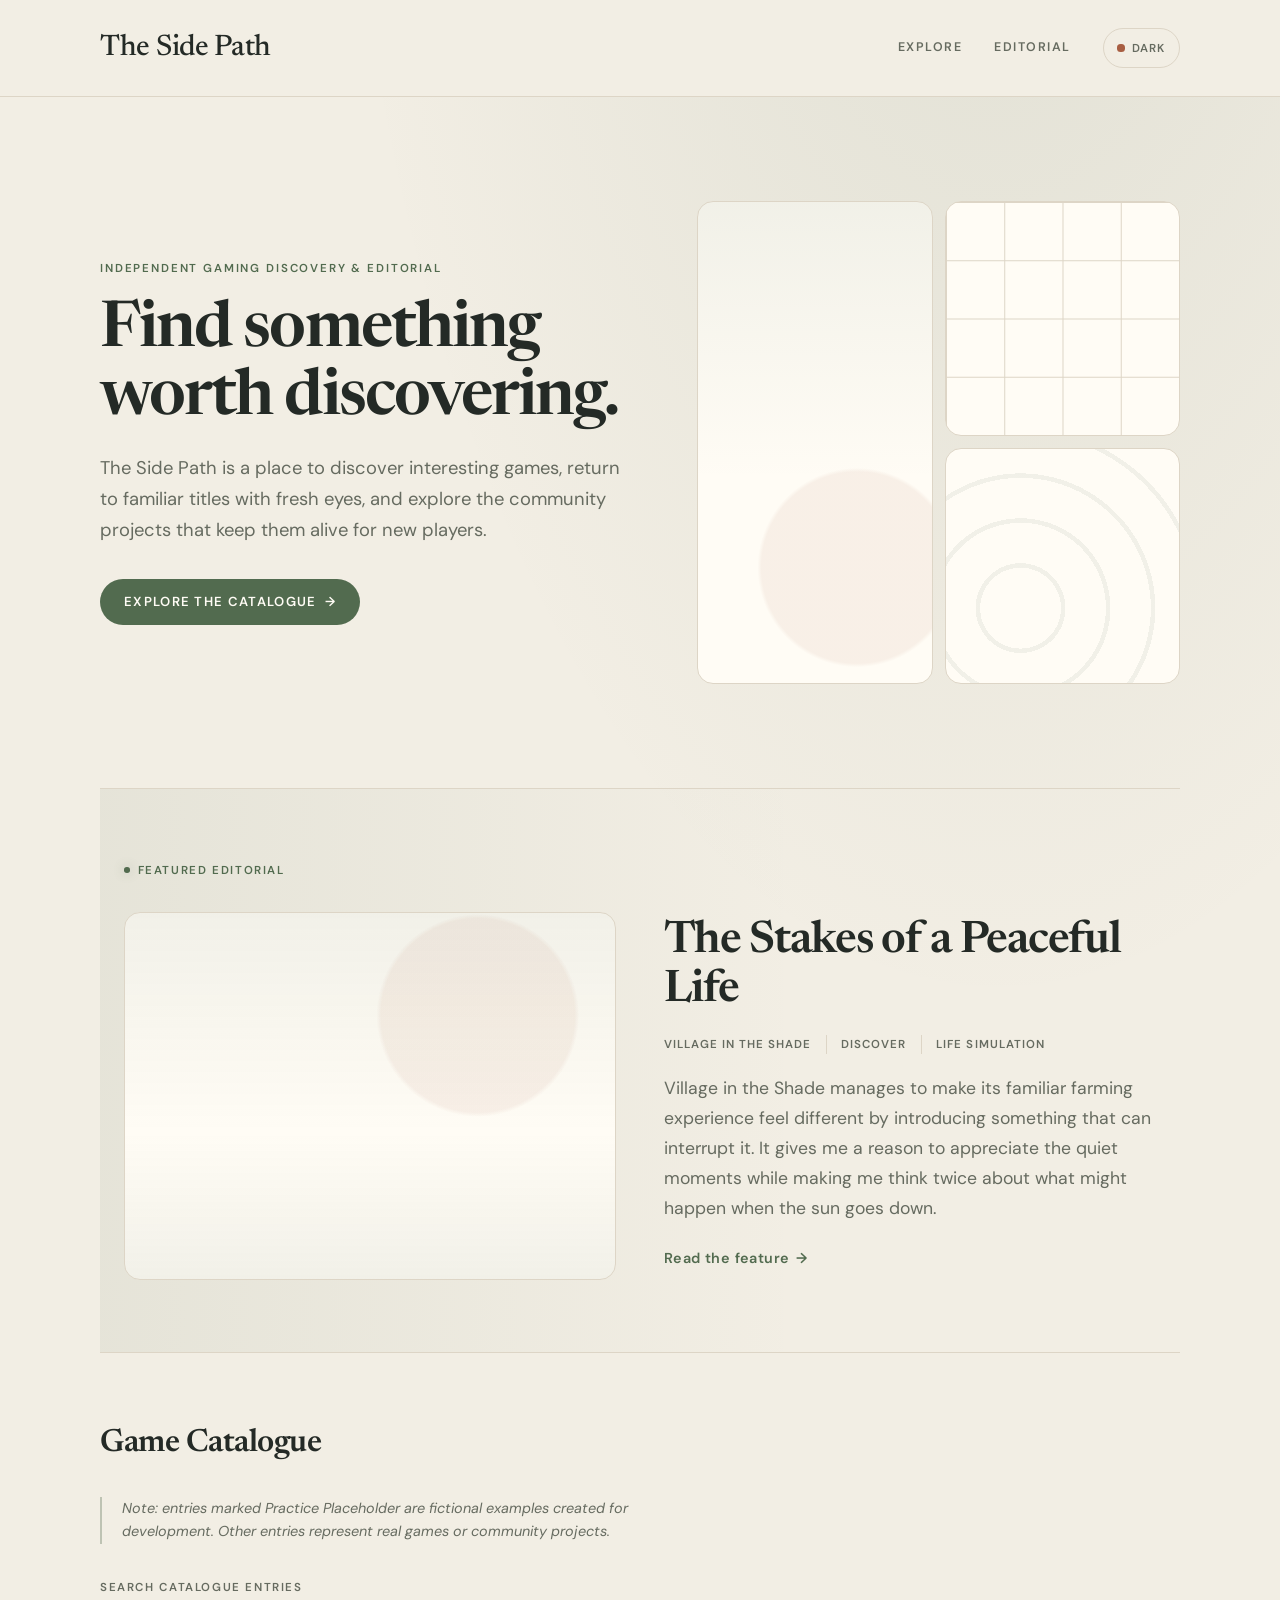
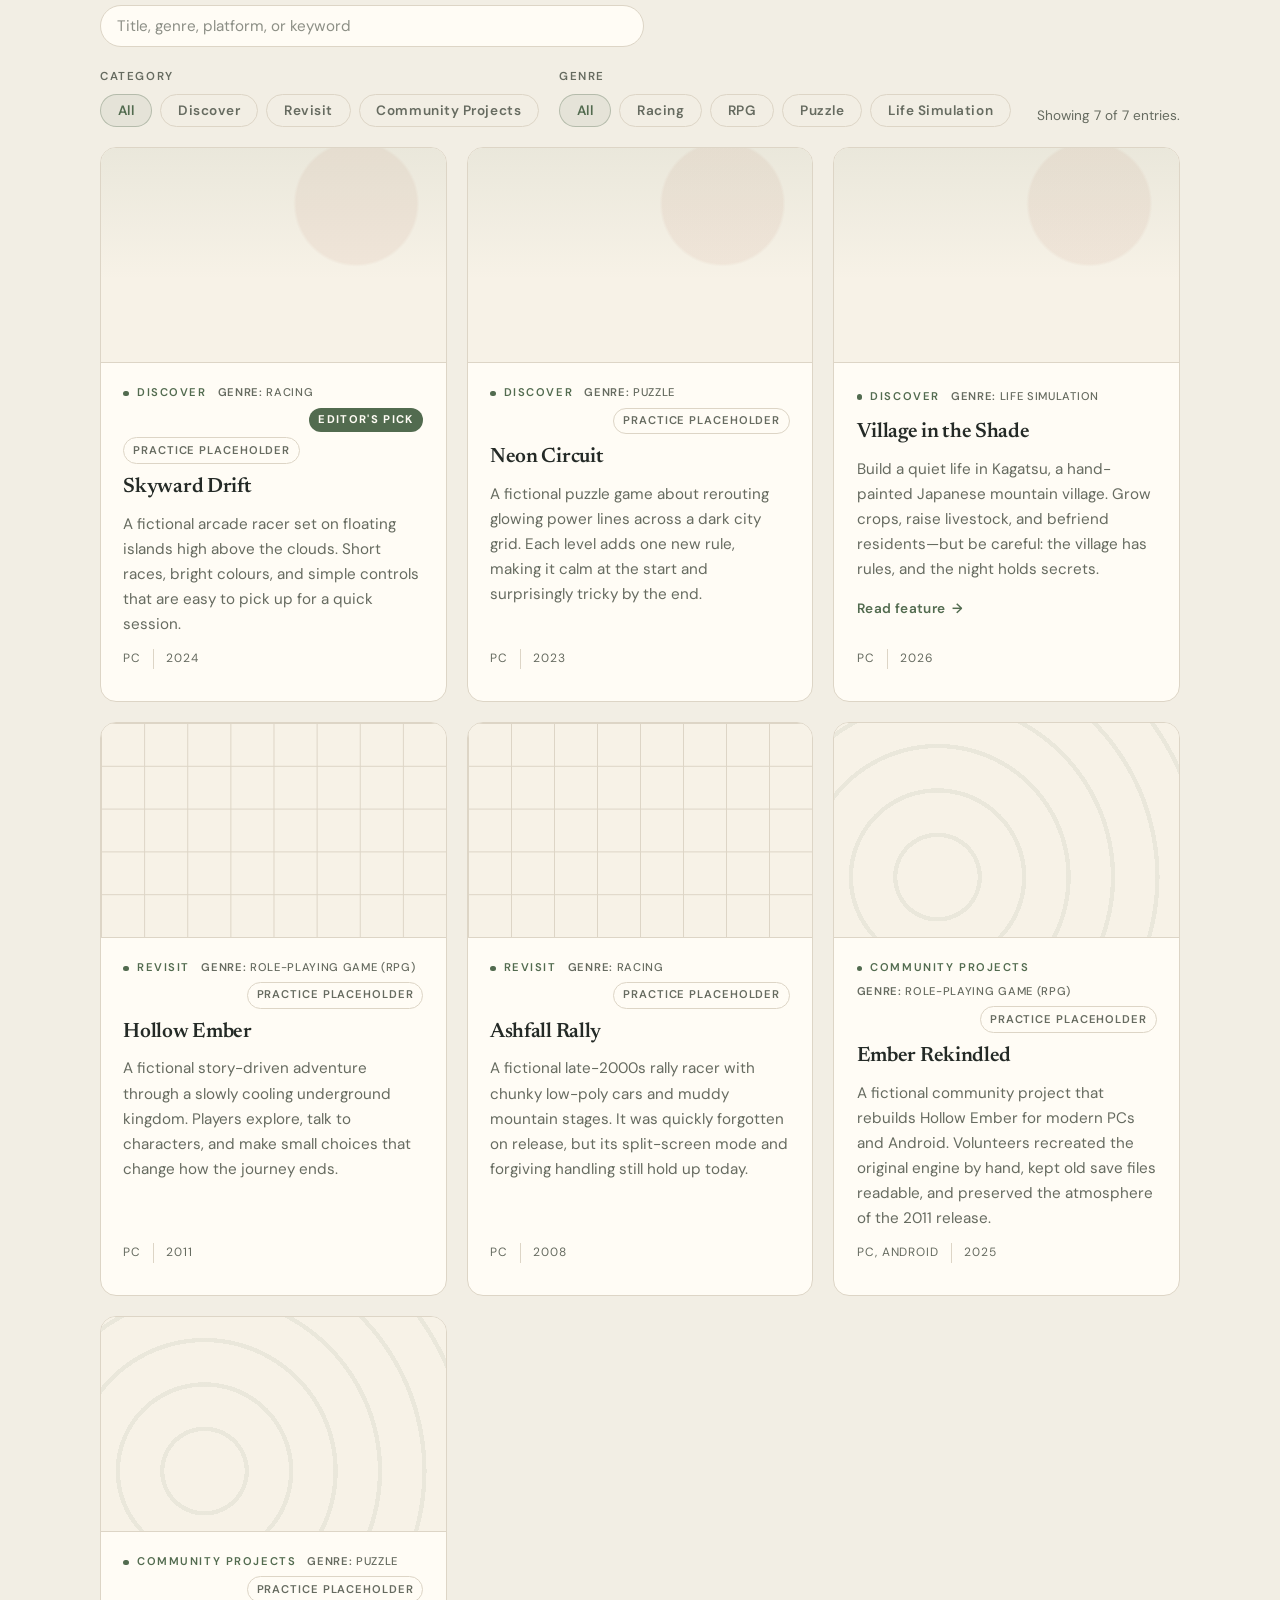
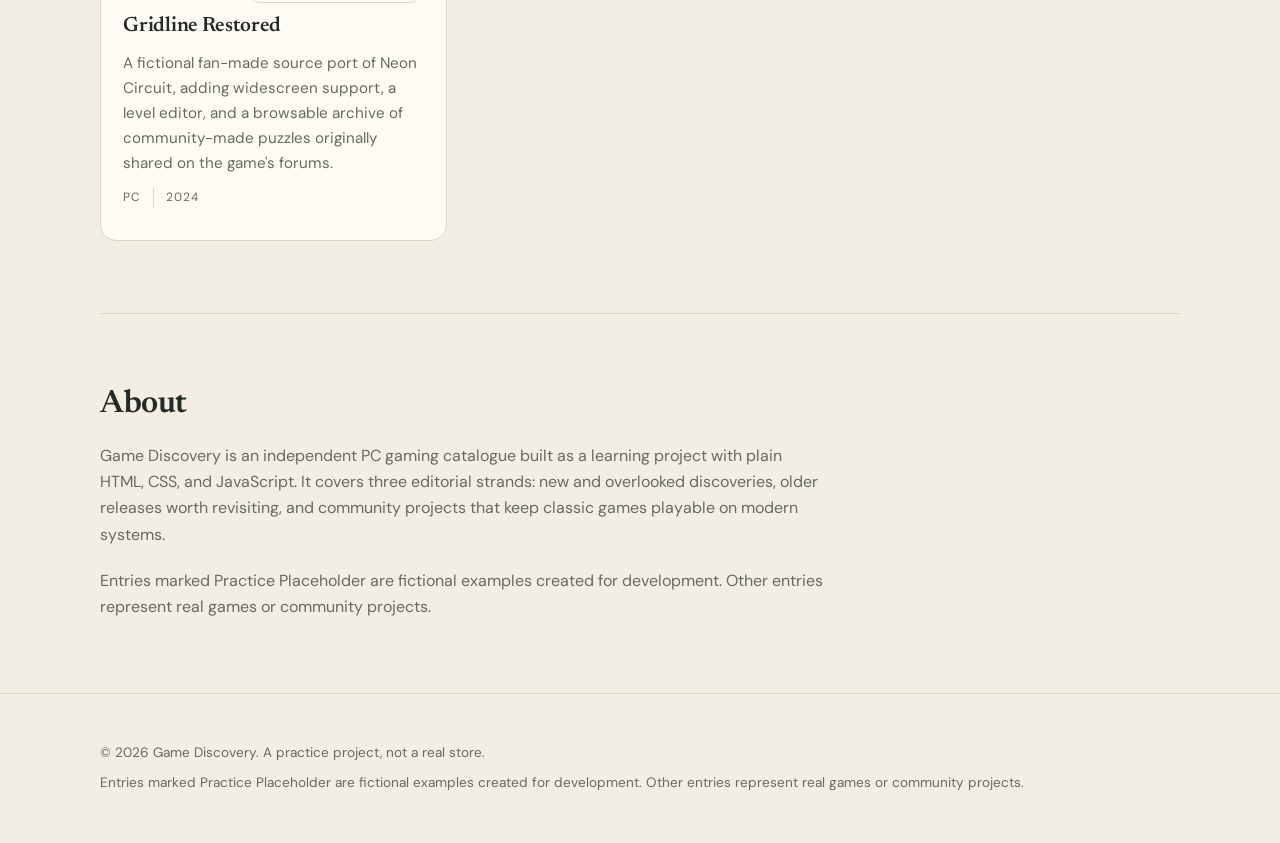
==== commit f6313ba7: "Catalogue cards" ====
--- a/index.html
+++ b/index.html
@@ -185,28 +185,39 @@
 
       </div>
 
+      <!-- Each entry is an <article>: one landscape image, then the editorial
+           text. The image blocks are intentional CSS-drawn placeholders, not
+           screenshots or generated game art. Only entries with a real
+           destination carry a link, and that single link covers the card. -->
       <article class="catalogue-card"
                data-category="discover"
                data-genre="racing"
                data-platform="PC"
                data-year="2024"
                data-search="arcade racer floating islands quick sessions">
-        <div class="card-top">
-          <span class="card-category">Discover</span>
-          <span class="card-badge">EDITOR'S PICK</span>
-          <span class="card-placeholder">PRACTICE PLACEHOLDER</span>
-        </div>
-        <h3>Skyward Drift</h3>
-        <p class="card-genre"><strong>Genre:</strong> Racing</p>
-        <p class="card-description">
-          A fictional arcade racer set on floating islands high above the
-          clouds. Short races, bright colours, and simple controls that are
-          easy to pick up for a quick session.
-        </p>
-        <ul class="card-meta">
-          <li>PC</li>
-          <li>2024</li>
-        </ul>
+        <div class="card-media" aria-hidden="true"></div>
+
+        <div class="card-body">
+          <div class="card-top">
+            <span class="card-category">Discover</span>
+            <span class="card-genre"><strong>Genre:</strong> Racing</span>
+            <span class="card-badge">EDITOR'S PICK</span>
+            <span class="card-placeholder">PRACTICE PLACEHOLDER</span>
+          </div>
+
+          <h3>Skyward Drift</h3>
+
+          <p class="card-description">
+            A fictional arcade racer set on floating islands high above the
+            clouds. Short races, bright colours, and simple controls that are
+            easy to pick up for a quick session.
+          </p>
+
+          <ul class="card-meta">
+            <li>PC</li>
+            <li>2024</li>
+          </ul>
+        </div>
       </article>
 
       <article class="catalogue-card"
@@ -215,21 +226,28 @@
                data-platform="PC"
                data-year="2023"
                data-search="power grid neon city logic levels">
-        <div class="card-top">
-          <span class="card-category">Discover</span>
-          <span class="card-placeholder">PRACTICE PLACEHOLDER</span>
-        </div>
-        <h3>Neon Circuit</h3>
-        <p class="card-genre"><strong>Genre:</strong> Puzzle</p>
-        <p class="card-description">
-          A fictional puzzle game about rerouting glowing power lines across
-          a dark city grid. Each level adds one new rule, making it calm at
-          the start and surprisingly tricky by the end.
-        </p>
-        <ul class="card-meta">
-          <li>PC</li>
-          <li>2023</li>
-        </ul>
+        <div class="card-media" aria-hidden="true"></div>
+
+        <div class="card-body">
+          <div class="card-top">
+            <span class="card-category">Discover</span>
+            <span class="card-genre"><strong>Genre:</strong> Puzzle</span>
+            <span class="card-placeholder">PRACTICE PLACEHOLDER</span>
+          </div>
+
+          <h3>Neon Circuit</h3>
+
+          <p class="card-description">
+            A fictional puzzle game about rerouting glowing power lines across
+            a dark city grid. Each level adds one new rule, making it calm at
+            the start and surprisingly tricky by the end.
+          </p>
+
+          <ul class="card-meta">
+            <li>PC</li>
+            <li>2023</li>
+          </ul>
+        </div>
       </article>
 
       <article class="catalogue-card"
@@ -238,25 +256,35 @@
                data-platform="PC"
                data-year="2026"
                data-search="village in the shade kagatsu nippon ichi software nis america farming simulation life simulation farming sim japanese village supernatural mystery horror night exploration crops livestock fishing hunting crafting the stakes of a peaceful life">
-        <div class="card-top">
-          <span class="card-category">Discover</span>
-        </div>
-        <h3>Village in the Shade</h3>
-        <p class="card-genre"><strong>Genre:</strong> Life Simulation</p>
-        <p class="card-description">
-          Build a quiet life in Kagatsu, a hand-painted Japanese mountain
-          village. Grow crops, raise livestock, and befriend residents—but be
-          careful: the village has rules, and the night holds secrets.
-        </p>
-        <p class="card-action">
-          <a class="card-link" href="articles/village-in-the-shade.html">
-            Read feature
-          </a>
-        </p>
-        <ul class="card-meta">
-          <li>PC</li>
-          <li>2026</li>
-        </ul>
+        <div class="card-media" aria-hidden="true"></div>
+
+        <div class="card-body">
+          <div class="card-top">
+            <span class="card-category">Discover</span>
+            <span class="card-genre"><strong>Genre:</strong> Life Simulation</span>
+          </div>
+
+          <h3>Village in the Shade</h3>
+
+          <p class="card-description">
+            Build a quiet life in Kagatsu, a hand-painted Japanese mountain
+            village. Grow crops, raise livestock, and befriend residents—but be
+            careful: the village has rules, and the night holds secrets.
+          </p>
+
+          <p class="card-action">
+            <a class="card-link"
+               href="articles/village-in-the-shade.html"
+               aria-label="Read the feature: Village in the Shade">
+              Read feature
+            </a>
+          </p>
+
+          <ul class="card-meta">
+            <li>PC</li>
+            <li>2026</li>
+          </ul>
+        </div>
       </article>
 
       <article class="catalogue-card"
@@ -265,21 +293,28 @@
                data-platform="PC"
                data-year="2011"
                data-search="underground kingdom story choices adventure">
-        <div class="card-top">
-          <span class="card-category">Revisit</span>
-          <span class="card-placeholder">PRACTICE PLACEHOLDER</span>
-        </div>
-        <h3>Hollow Ember</h3>
-        <p class="card-genre"><strong>Genre:</strong> Role-Playing Game (RPG)</p>
-        <p class="card-description">
-          A fictional story-driven adventure through a slowly cooling
-          underground kingdom. Players explore, talk to characters, and make
-          small choices that change how the journey ends.
-        </p>
-        <ul class="card-meta">
-          <li>PC</li>
-          <li>2011</li>
-        </ul>
+        <div class="card-media" aria-hidden="true"></div>
+
+        <div class="card-body">
+          <div class="card-top">
+            <span class="card-category">Revisit</span>
+            <span class="card-genre"><strong>Genre:</strong> Role-Playing Game (RPG)</span>
+            <span class="card-placeholder">PRACTICE PLACEHOLDER</span>
+          </div>
+
+          <h3>Hollow Ember</h3>
+
+          <p class="card-description">
+            A fictional story-driven adventure through a slowly cooling
+            underground kingdom. Players explore, talk to characters, and make
+            small choices that change how the journey ends.
+          </p>
+
+          <ul class="card-meta">
+            <li>PC</li>
+            <li>2011</li>
+          </ul>
+        </div>
       </article>
 
       <article class="catalogue-card"
@@ -288,21 +323,28 @@
                data-platform="PC"
                data-year="2008"
                data-search="rally vintage low poly split screen forgotten">
-        <div class="card-top">
-          <span class="card-category">Revisit</span>
-          <span class="card-placeholder">PRACTICE PLACEHOLDER</span>
-        </div>
-        <h3>Ashfall Rally</h3>
-        <p class="card-genre"><strong>Genre:</strong> Racing</p>
-        <p class="card-description">
-          A fictional late-2000s rally racer with chunky low-poly cars and
-          muddy mountain stages. It was quickly forgotten on release, but its
-          split-screen mode and forgiving handling still hold up today.
-        </p>
-        <ul class="card-meta">
-          <li>PC</li>
-          <li>2008</li>
-        </ul>
+        <div class="card-media" aria-hidden="true"></div>
+
+        <div class="card-body">
+          <div class="card-top">
+            <span class="card-category">Revisit</span>
+            <span class="card-genre"><strong>Genre:</strong> Racing</span>
+            <span class="card-placeholder">PRACTICE PLACEHOLDER</span>
+          </div>
+
+          <h3>Ashfall Rally</h3>
+
+          <p class="card-description">
+            A fictional late-2000s rally racer with chunky low-poly cars and
+            muddy mountain stages. It was quickly forgotten on release, but its
+            split-screen mode and forgiving handling still hold up today.
+          </p>
+
+          <ul class="card-meta">
+            <li>PC</li>
+            <li>2008</li>
+          </ul>
+        </div>
       </article>
 
       <article class="catalogue-card"
@@ -311,22 +353,29 @@
                data-platform="PC, Android"
                data-year="2025"
                data-search="source port recompilation preservation android engine">
-        <div class="card-top">
-          <span class="card-category">Community Projects</span>
-          <span class="card-placeholder">PRACTICE PLACEHOLDER</span>
-        </div>
-        <h3>Ember Rekindled</h3>
-        <p class="card-genre"><strong>Genre:</strong> Role-Playing Game (RPG)</p>
-        <p class="card-description">
-          A fictional community project that rebuilds Hollow Ember for modern
-          PCs and Android. Volunteers recreated the original engine by hand,
-          kept old save files readable, and preserved the atmosphere of the
-          2011 release.
-        </p>
-        <ul class="card-meta">
-          <li>PC, Android</li>
-          <li>2025</li>
-        </ul>
+        <div class="card-media" aria-hidden="true"></div>
+
+        <div class="card-body">
+          <div class="card-top">
+            <span class="card-category">Community Projects</span>
+            <span class="card-genre"><strong>Genre:</strong> Role-Playing Game (RPG)</span>
+            <span class="card-placeholder">PRACTICE PLACEHOLDER</span>
+          </div>
+
+          <h3>Ember Rekindled</h3>
+
+          <p class="card-description">
+            A fictional community project that rebuilds Hollow Ember for modern
+            PCs and Android. Volunteers recreated the original engine by hand,
+            kept old save files readable, and preserved the atmosphere of the
+            2011 release.
+          </p>
+
+          <ul class="card-meta">
+            <li>PC, Android</li>
+            <li>2025</li>
+          </ul>
+        </div>
       </article>
 
       <article class="catalogue-card"
@@ -335,21 +384,28 @@
                data-platform="PC"
                data-year="2024"
                data-search="decompilation source port level editor preservation archive">
-        <div class="card-top">
-          <span class="card-category">Community Projects</span>
-          <span class="card-placeholder">PRACTICE PLACEHOLDER</span>
-        </div>
-        <h3>Gridline Restored</h3>
-        <p class="card-genre"><strong>Genre:</strong> Puzzle</p>
-        <p class="card-description">
-          A fictional fan-made source port of Neon Circuit, adding widescreen
-          support, a level editor, and a browsable archive of
-          community-made puzzles originally shared on the game's forums.
-        </p>
-        <ul class="card-meta">
-          <li>PC</li>
-          <li>2024</li>
-        </ul>
+        <div class="card-media" aria-hidden="true"></div>
+
+        <div class="card-body">
+          <div class="card-top">
+            <span class="card-category">Community Projects</span>
+            <span class="card-genre"><strong>Genre:</strong> Puzzle</span>
+            <span class="card-placeholder">PRACTICE PLACEHOLDER</span>
+          </div>
+
+          <h3>Gridline Restored</h3>
+
+          <p class="card-description">
+            A fictional fan-made source port of Neon Circuit, adding widescreen
+            support, a level editor, and a browsable archive of
+            community-made puzzles originally shared on the game's forums.
+          </p>
+
+          <ul class="card-meta">
+            <li>PC</li>
+            <li>2024</li>
+          </ul>
+        </div>
       </article>
     </section>
 
--- a/style.css
+++ b/style.css
@@ -495,7 +495,10 @@
 
 #featured {
   display: grid;
-  grid-template-columns: repeat(auto-fill, minmax(min(270px, 100%), 1fr));
+  /* auto-fill keeps any hidden cards' columns in reserve, so a single match
+     keeps its normal width. A 300px minimum gives three columns on wide
+     windows, two in between, and one on phones. */
+  grid-template-columns: repeat(auto-fill, minmax(min(300px, 100%), 1fr));
   gap: var(--space-md);
 
   padding-block: clamp(2.5rem, 6vw, 4.5rem);
@@ -668,21 +671,16 @@
   display: none;
 }
 
-/* Each game card. */
+/* Each catalogue entry. The card is a flex column: one landscape image on
+   top, then the editorial text. position: relative lets the entry's single
+   link cover the whole card. */
 .catalogue-card {
   position: relative;
   display: flex;
   flex-direction: column;
-  gap: var(--space-sm);
   overflow: hidden;
 
-  padding: var(--space-lg) clamp(1.25rem, 2vw, 1.6rem);
-
-  background-image: linear-gradient(
-    180deg,
-    var(--color-surface),
-    var(--color-surface-deep)
-  );
+  background-color: var(--color-surface);
   border: 1px solid var(--color-border);
   border-radius: var(--radius-lg);
 
@@ -690,30 +688,51 @@
     box-shadow 0.2s ease;
 }
 
-/* A thin accent line along the top edge of every card. */
-.catalogue-card::before {
-  content: "";
-  position: absolute;
-  inset: 0 0 auto 0;
-  height: 2px;
-  background-image: linear-gradient(
-    90deg,
-    transparent,
-    var(--color-accent),
-    transparent
-  );
-  opacity: 0.45;
-  transition: opacity 0.2s ease;
-}
-
-.catalogue-card:hover {
-  transform: translateY(-4px);
+/* Hover lifts the card; :focus-within gives the same emphasis to keyboard
+   users when the card's link has focus. */
+.catalogue-card:hover,
+.catalogue-card:focus-within {
+  transform: translateY(-3px);
   border-color: var(--color-accent-soft);
   box-shadow: var(--shadow-accent);
 }
 
-.catalogue-card:hover::before {
-  opacity: 1;
+/* Exactly one primary image per card, in landscape. These are intentional
+   CSS-drawn placeholders: no screenshots, no generated game art, and no
+   overlays or image labels. */
+.card-media {
+  aspect-ratio: 16 / 10;
+  background-color: var(--color-surface-deep);
+  border-bottom: 1px solid var(--color-border);
+  background-image:
+    radial-gradient(circle at 74% 26%, var(--color-secondary-wash) 0 20%, transparent 21%),
+    linear-gradient(180deg, var(--color-accent-wash), transparent 62%);
+}
+
+/* Revisit entries use a study grid and community entries use contour rings,
+   so the three editorial pillars stay visually distinct without labels. */
+.catalogue-card[data-category="revisit"] .card-media {
+  background-image:
+    linear-gradient(var(--color-border) 1px, transparent 1px),
+    linear-gradient(90deg, var(--color-border) 1px, transparent 1px);
+  background-size: 12.5% 20%, 12.5% 20%;
+}
+
+.catalogue-card[data-category="community"] .card-media {
+  background-image: repeating-radial-gradient(
+    circle at 30% 72%,
+    transparent 0 14%,
+    var(--color-accent-wash) 14% 15.5%
+  );
+}
+
+/* The editorial text sits in its own padded column beneath the image. */
+.card-body {
+  display: flex;
+  flex: 1;
+  flex-direction: column;
+  gap: var(--space-sm);
+  padding: var(--space-md) clamp(1.1rem, 2vw, 1.4rem) var(--space-lg);
 }
 
 .catalogue-card h3 {
@@ -725,28 +744,26 @@
   margin: 0;
 }
 
-/* The top row holds the editorial category label plus, on some cards,
-   the "Editor's pick" badge and/or the "Practice placeholder" label.
-   min-height keeps the title aligned across cards even when a row wraps. */
+/* Metadata row: editorial pillar, genre, and any badge. min-height keeps the
+   row consistent when a card carries only one or two items. */
 .card-top {
   display: flex;
   flex-wrap: wrap;
   align-items: center;
-  justify-content: space-between;
-  gap: var(--space-xs);
+  gap: 0.35rem 0.7rem;
   min-height: 1.6rem;
 }
 
-/* Editorial category label, e.g. "Discover" or "Community Projects". */
+/* Editorial pillar label, e.g. "Discover" or "Community Projects". */
 .card-category {
-  color: var(--color-muted);
-  font-size: 0.72rem;
+  color: var(--color-accent);
+  font-size: 0.7rem;
   font-weight: 600;
   letter-spacing: 0.14em;
   text-transform: uppercase;
 }
 
-/* A small accent dot before each category label. */
+/* A small accent dot before each pillar label. */
 .card-category::before {
   content: "";
   display: inline-block;
@@ -758,9 +775,24 @@
   vertical-align: middle;
 }
 
-/* The "Editor's pick" badge. It sits in the card's top row, so it is
-   positioned by the flex layout rather than by the card itself. */
+/* Genre metadata, kept quieter than the pillar. */
+.card-genre {
+  color: var(--color-muted);
+  font-size: 0.7rem;
+  font-weight: 500;
+  letter-spacing: 0.06em;
+  text-transform: uppercase;
+}
+
+.card-genre strong {
+  color: var(--color-muted);
+  font-weight: 600;
+}
+
+/* The "Editor's pick" badge. It sits in the metadata row, pushed to the
+   right by its auto margin. */
 .card-badge {
+  margin-left: auto;
   padding: 0.2rem 0.6rem;
   white-space: nowrap;
   background-color: var(--color-accent);
@@ -771,13 +803,13 @@
   letter-spacing: 0.12em;
   line-height: 1.6;
   text-transform: uppercase;
-  box-shadow: 0 0 18px var(--color-accent-glow);
 }
 
 /* The "Practice placeholder" label marks fictional sample entries. It uses
    a quiet outline instead of the solid accent fill, so it stays visually
    distinct from the Editor's Pick badge when a card carries both. */
 .card-placeholder {
+  margin-left: auto;
   padding: 0.2rem 0.55rem;
   white-space: nowrap;
   border: 1px solid var(--color-border);
@@ -790,37 +822,9 @@
   text-transform: uppercase;
 }
 
-/* Push the labels to the right edge of the top row and keep them together
-   when a card has both an Editor's Pick badge and a placeholder label. */
-.card-badge,
-.card-placeholder {
-  margin-left: auto;
-}
-
+/* When both labels are present, keep them together at the right edge. */
 .card-badge + .card-placeholder {
   margin-left: 0;
-}
-
-/* The genre line ("Genre: Racing") is a small accent pill. It uses an
-   explicit class so the card can gain more paragraphs later without
-   changing which text receives the pill styling. */
-.card-genre {
-  align-self: flex-start;
-  padding: 0.25rem 0.7rem;
-  background-color: var(--color-accent-wash);
-  border: 1px solid var(--color-accent-border);
-  border-radius: 999px;
-  color: var(--color-accent);
-  font-size: 0.72rem;
-  font-weight: 600;
-  letter-spacing: 0.09em;
-  line-height: 1.6;
-  text-transform: uppercase;
-}
-
-.card-genre strong {
-  color: var(--color-muted);
-  font-weight: 600;
 }
 
 .card-description {
@@ -1141,13 +1145,13 @@
 
 /* ==========================================================================
    12. CATALOGUE FEATURE LINK
-   The "Read feature" action inside the Village in the Shade card. It sits
-   above the card meta row and uses the same accent as the rest of the
-   interface.
+   The quiet destination link inside a catalogue card. Its invisible overlay
+   makes the whole card clickable while keeping a single link per card, so
+   there is never a nested link.
    ========================================================================== */
 
 .card-action {
-  margin-top: var(--space-xs);
+  margin: 0;
 }
 
 .card-link {
@@ -1162,6 +1166,14 @@
   text-decoration: none;
   border-bottom: 1px solid transparent;
   transition: color 0.18s ease, border-color 0.18s ease;
+}
+
+/* The stretched link: an invisible layer covering the whole card. The card
+   is position: relative, so inset: 0 fills it. */
+.card-link::before {
+  content: "";
+  position: absolute;
+  inset: 0;
 }
 
 .card-link::after {
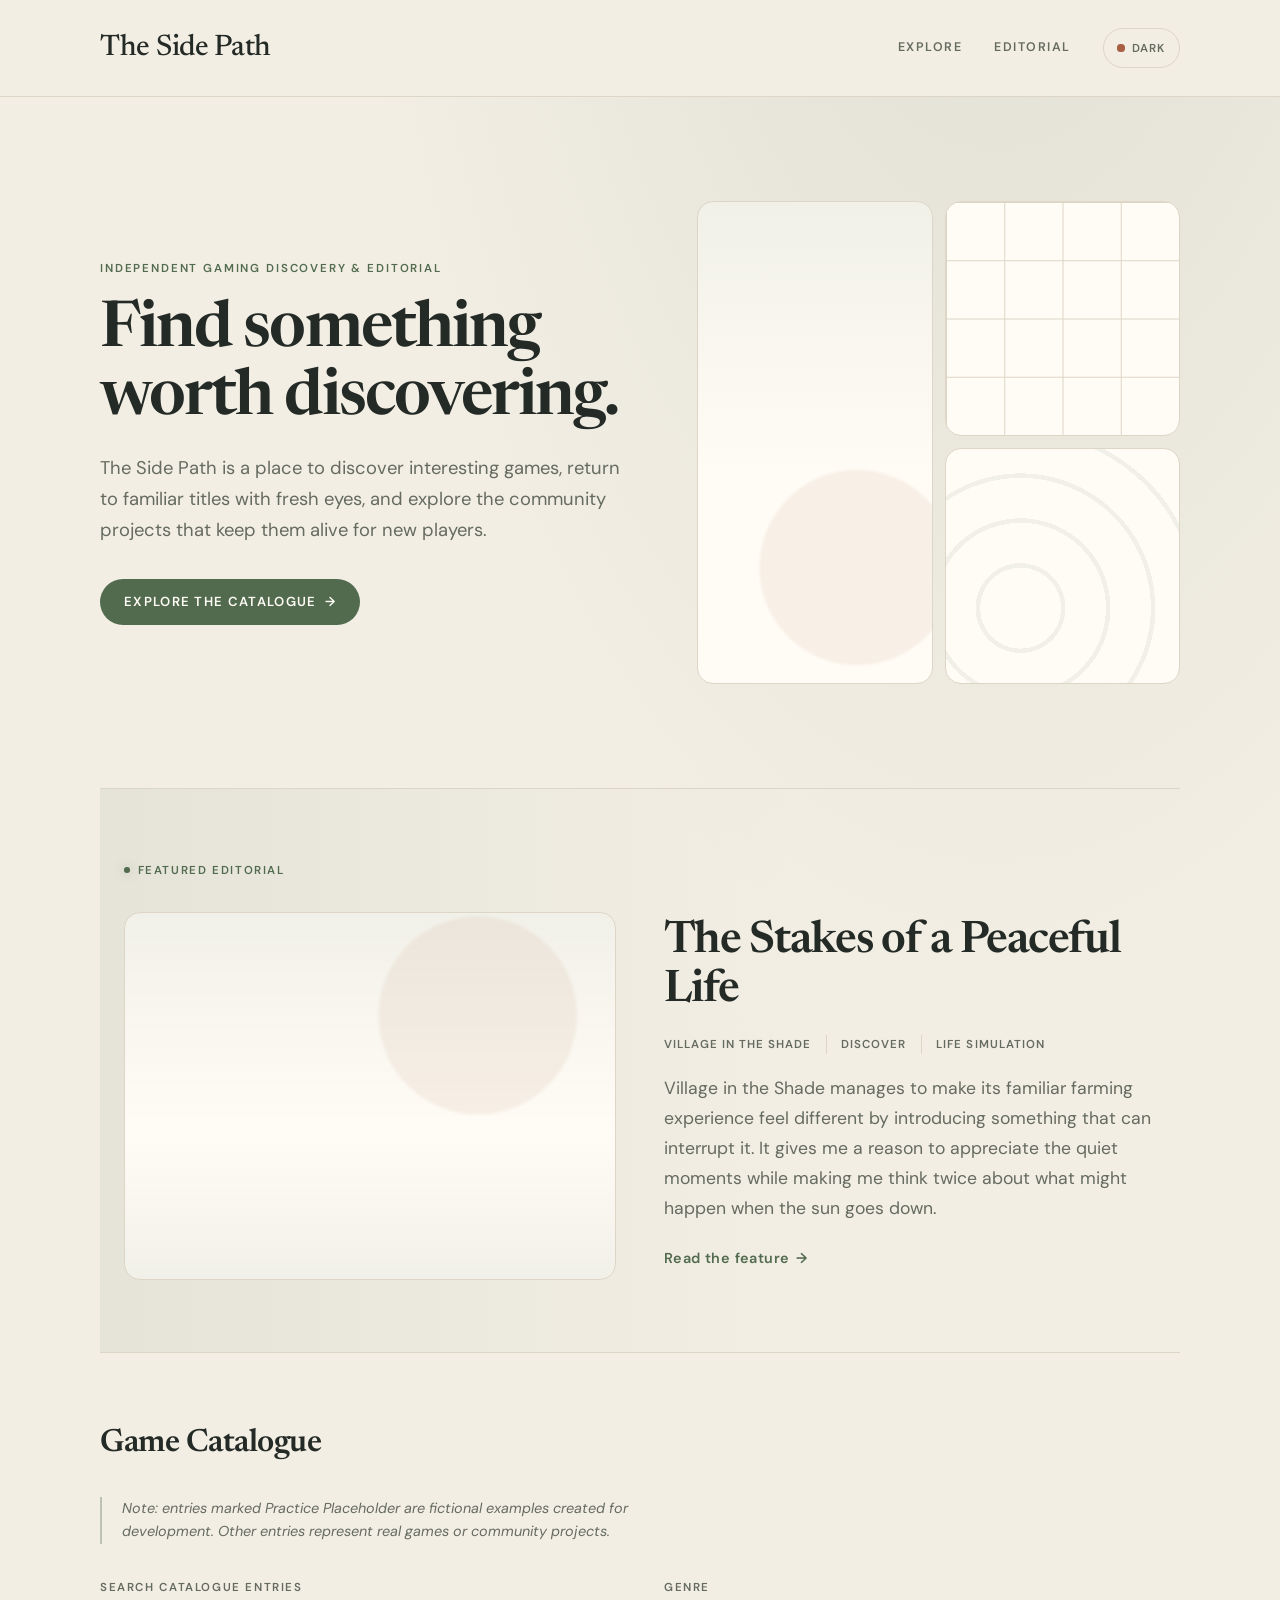
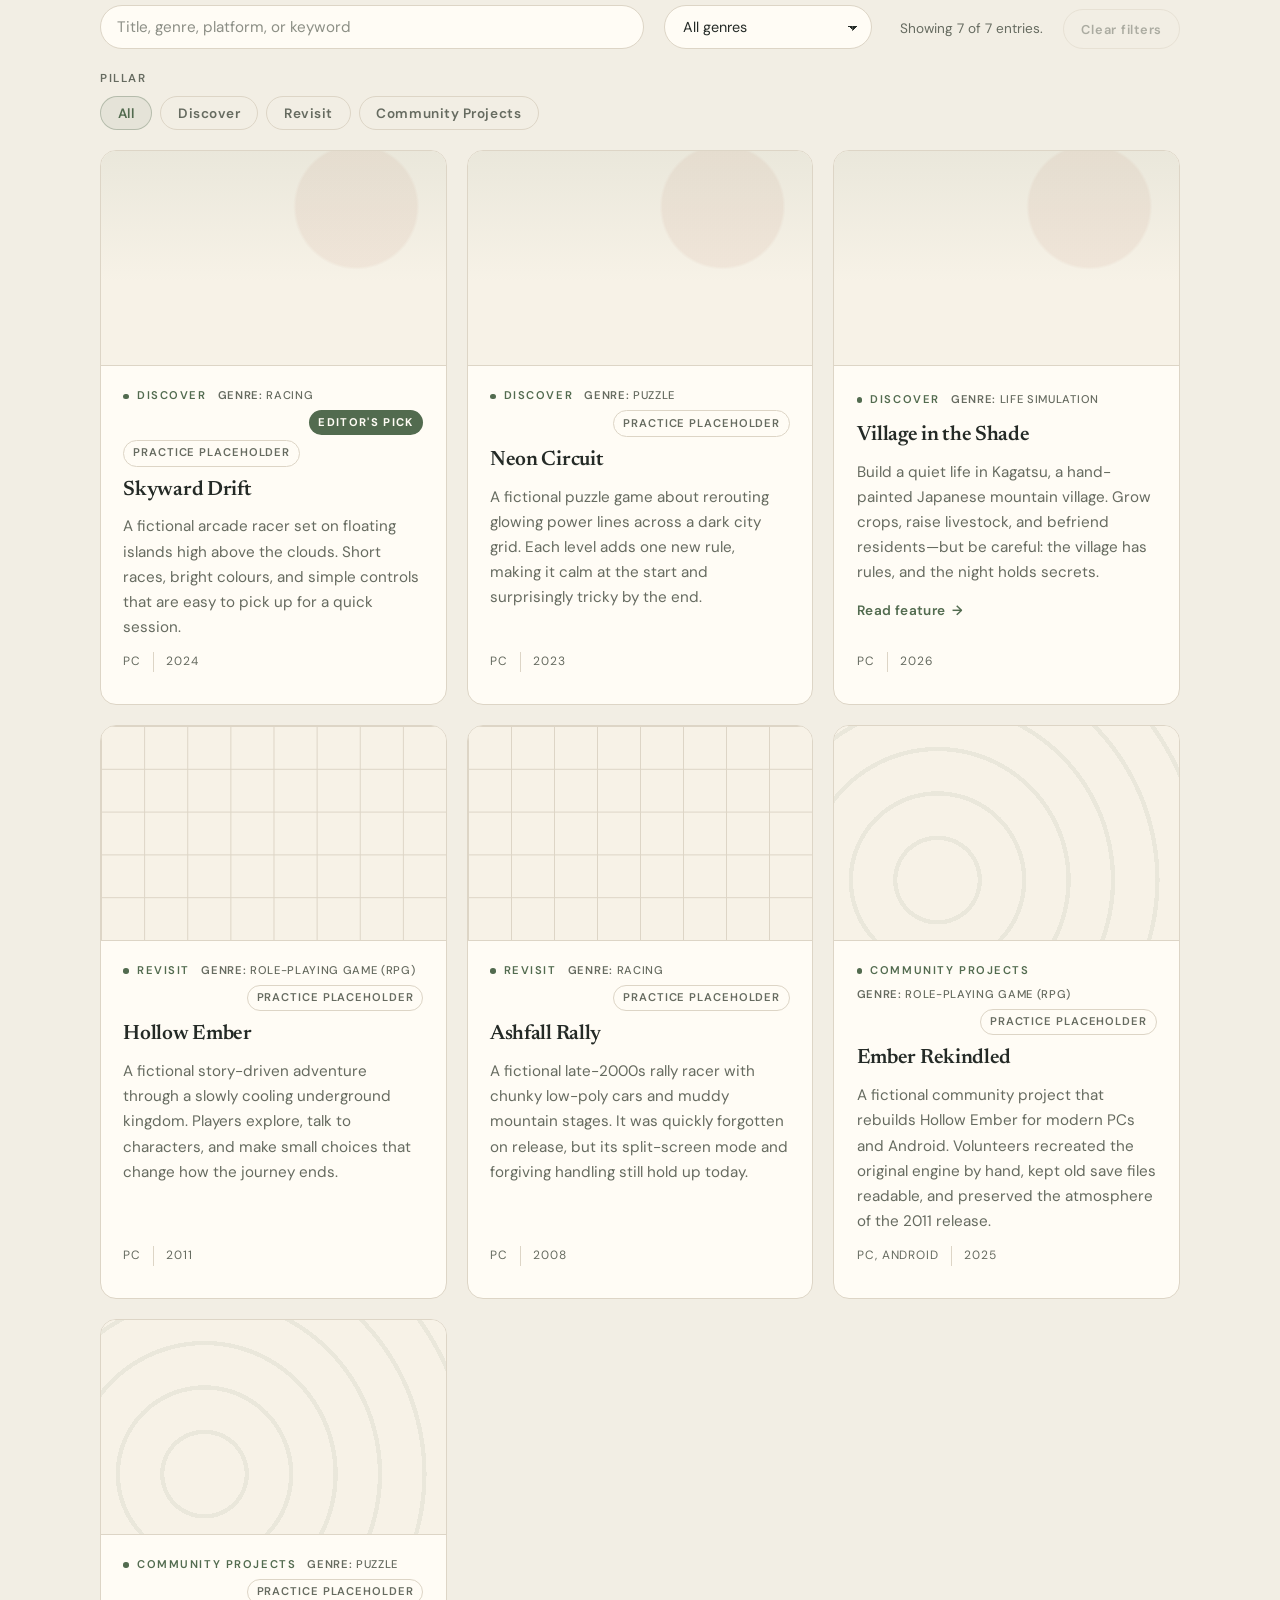
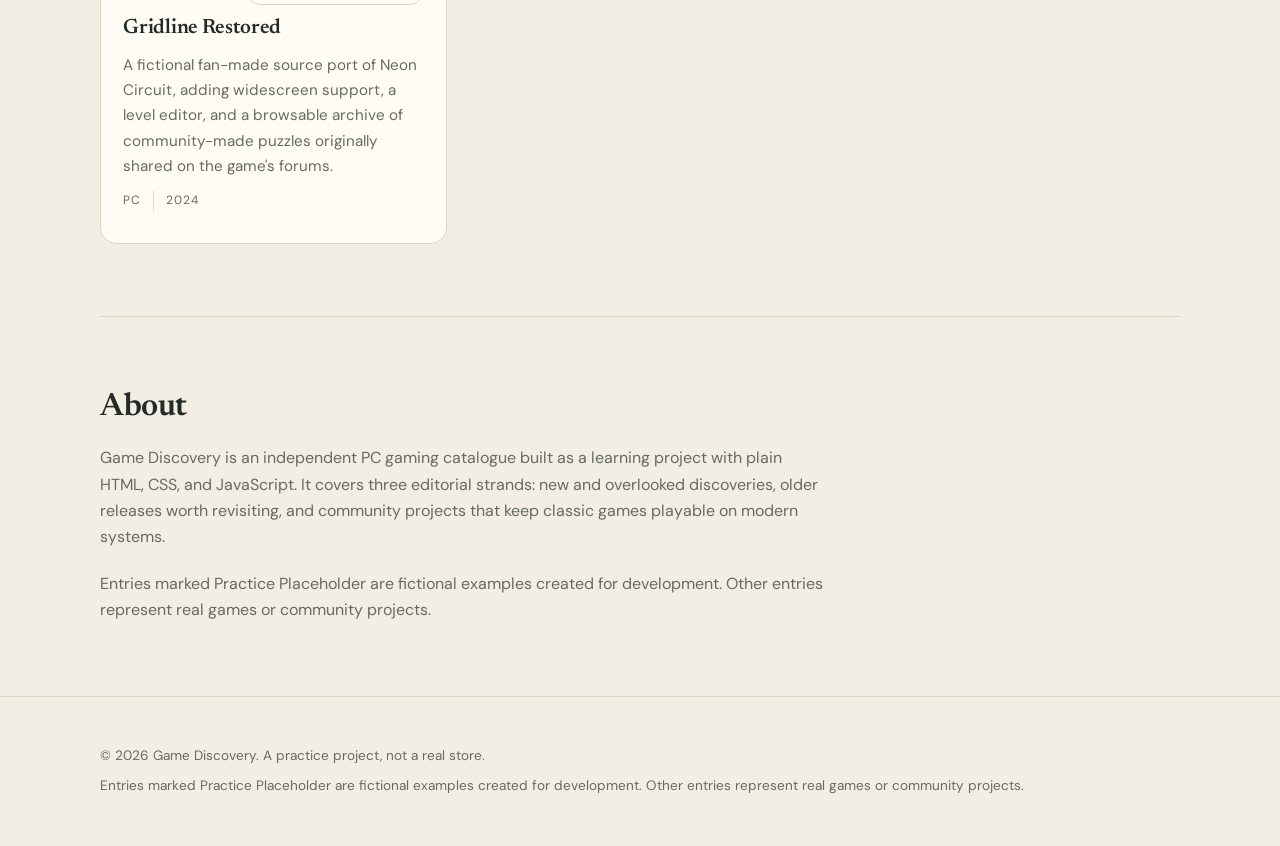
==== commit 7f2ec33d: "Catalogue search and filters" ====
--- a/index.html
+++ b/index.html
@@ -133,51 +133,55 @@
         community projects.</em>
       </p>
 
-      <!-- CATALOGUE CONTROLS: search, editorial category filters, and genre
-           filters. All three are handled together by script.js. -->
+      <!-- CATALOGUE CONTROLS: search, pillar buttons, a compact genre
+           dropdown, the result count, and a clear action. All of the
+           filtering itself is handled by script.js. -->
       <div class="catalogue-controls">
 
-        <div class="search-field">
-          <label class="search-label" for="catalogue-search">Search catalogue entries</label>
-          <input
-            class="search-input"
-            id="catalogue-search"
-            name="catalogue-search"
-            type="search"
-            placeholder="Title, genre, platform, or keyword"
-            autocomplete="off"
-          >
-        </div>
-
-        <div class="filter-bar">
+        <div class="catalogue-search-row">
+          <div class="search-field">
+            <label class="search-label" for="catalogue-search">Search catalogue entries</label>
+            <input
+              class="search-input"
+              id="catalogue-search"
+              name="catalogue-search"
+              type="search"
+              placeholder="Title, genre, platform, or keyword"
+              autocomplete="off"
+            >
+          </div>
+
           <div class="filter-group">
-            <p class="filter-group-label" id="category-filter-label">Category</p>
-            <div class="filter-controls" role="group" aria-labelledby="category-filter-label">
-              <button type="button" class="category-button" data-category="all" aria-pressed="true">All</button>
-              <button type="button" class="category-button" data-category="discover" aria-pressed="false">Discover</button>
-              <button type="button" class="category-button" data-category="revisit" aria-pressed="false">Revisit</button>
-              <button type="button" class="category-button" data-category="community" aria-pressed="false">Community Projects</button>
-            </div>
-          </div>
-
-          <div class="filter-group">
-            <p class="filter-group-label" id="genre-filter-label">Genre</p>
-            <div class="filter-controls" role="group" aria-labelledby="genre-filter-label">
-              <button type="button" class="filter-button" data-filter="all" aria-pressed="true">All</button>
-              <button type="button" class="filter-button" data-filter="racing" aria-pressed="false">Racing</button>
-              <button type="button" class="filter-button" data-filter="rpg" aria-pressed="false">RPG</button>
-              <button type="button" class="filter-button" data-filter="puzzle" aria-pressed="false">Puzzle</button>
-              <button type="button" class="filter-button" data-filter="life-simulation" aria-pressed="false">Life Simulation</button>
-            </div>
-          </div>
-
-          <!-- A live status message: screen readers announce this text when
-               the number of visible entries changes. -->
-          <p class="filter-status" role="status" aria-live="polite">Showing 7 of 7 entries.</p>
-        </div>
-
-        <!-- Shown only when no catalogue entry matches the active filters.
-             A later phase will toggle the hidden attribute. -->
+            <label class="filter-group-label" for="catalogue-genre">Genre</label>
+            <select class="genre-select" id="catalogue-genre" name="catalogue-genre">
+              <option value="all">All genres</option>
+              <option value="racing">Racing</option>
+              <option value="rpg">RPG</option>
+              <option value="puzzle">Puzzle</option>
+              <option value="life-simulation">Life Simulation</option>
+            </select>
+          </div>
+
+          <!-- The live status message is announced when the number of
+               visible entries changes. The clear action is disabled while
+               no search text or filter is active. -->
+          <div class="catalogue-tools">
+            <p class="filter-status" role="status" aria-live="polite">Showing 7 of 7 entries.</p>
+            <button type="button" class="catalogue-clear" disabled>Clear filters</button>
+          </div>
+        </div>
+
+        <div class="filter-group">
+          <p class="filter-group-label" id="pillar-filter-label">Pillar</p>
+          <div class="filter-controls" role="group" aria-labelledby="pillar-filter-label">
+            <button type="button" class="category-button" data-category="all" aria-pressed="true">All</button>
+            <button type="button" class="category-button" data-category="discover" aria-pressed="false">Discover</button>
+            <button type="button" class="category-button" data-category="revisit" aria-pressed="false">Revisit</button>
+            <button type="button" class="category-button" data-category="community" aria-pressed="false">Community Projects</button>
+          </div>
+        </div>
+
+        <!-- Shown only when no catalogue entry matches the active filters. -->
         <p class="catalogue-empty" hidden>
           No catalogue entries match your search or filters. Try a different
           search, or choose All in each filter group.
--- a/style.css
+++ b/style.css
@@ -526,9 +526,9 @@
   border-left: 2px solid var(--color-accent-soft);
 }
 
-/* Catalogue controls: search, category group, genre group, and status.
-   The wrapper is a grid child, so spanning every column keeps the controls
-   exactly as wide as the card grid below. */
+/* Catalogue controls: search, pillar buttons, genre dropdown, result count,
+   and a clear action. The wrapper is a grid child, so spanning every column
+   keeps the controls exactly as wide as the card grid below. */
 .catalogue-controls {
   grid-column: 1 / -1;
   display: grid;
@@ -537,8 +537,17 @@
 
 /* Search field ----------------------------------------------------------- */
 
+/* Search, genre, and the result tools share one compact row. */
+.catalogue-search-row {
+  display: flex;
+  flex-wrap: wrap;
+  align-items: flex-end;
+  gap: var(--space-md);
+}
+
 .search-field {
   display: flex;
+  flex: 1 1 16rem;
   flex-direction: column;
   gap: var(--space-xs);
   max-width: 34rem;
@@ -553,6 +562,7 @@
 }
 
 .search-input {
+  min-height: 2.75rem;
   padding: 0.6rem 1rem;
   font-family: inherit;
   font-size: 0.95rem;
@@ -580,9 +590,8 @@
 
 /* Filter groups ---------------------------------------------------------- */
 
-/* Each group pairs a visible label with its own row of buttons, so the
-   category and genre controls can be told apart visually and by screen
-   readers (both groups use aria-labelledby). */
+/* Each group pairs a visible label with its own control, so the pillar and
+   genre filters can be told apart visually and by screen readers. */
 .filter-group {
   display: flex;
   flex-direction: column;
@@ -598,22 +607,52 @@
   text-transform: uppercase;
 }
 
-.filter-bar {
-  display: flex;
-  flex-wrap: wrap;
-  align-items: flex-end;
-  gap: var(--space-md);
-}
-
 .filter-controls {
   display: flex;
   flex-wrap: wrap;
   gap: var(--space-xs);
 }
 
-/* Category buttons share the genre buttons' look. They use a separate
-   class because script.js binds behaviour to .filter-button. */
-.filter-button,
+/* Compact genre dropdown. appearance: none removes the platform arrow so the
+   control keeps the site's pill shape; the two small triangles below draw a
+   quiet chevron instead. */
+.genre-select {
+  min-height: 2.75rem;
+  width: 13rem;
+  max-width: 100%;
+  padding: 0.55rem 2.2rem 0.55rem 1.1rem;
+  font-family: inherit;
+  font-size: 0.9rem;
+  color: var(--color-text);
+  background-color: var(--color-surface);
+  border: 1px solid var(--color-border);
+  border-radius: 999px;
+  cursor: pointer;
+  appearance: none;
+  background-image:
+    linear-gradient(45deg, transparent 50%, currentColor 50%),
+    linear-gradient(135deg, currentColor 50%, transparent 50%);
+  background-position:
+    calc(100% - 1.15rem) calc(50% + 0.05rem),
+    calc(100% - 0.85rem) calc(50% + 0.05rem);
+  background-size: 0.3rem 0.3rem, 0.3rem 0.3rem;
+  background-repeat: no-repeat;
+  transition: border-color 0.18s ease;
+}
+
+.genre-select:hover {
+  border-color: var(--color-accent-soft);
+}
+
+.genre-select:focus-visible {
+  outline: 2px solid var(--color-accent);
+  outline-offset: 3px;
+  border-color: var(--color-accent-soft);
+}
+
+/* Pillar filters -------------------------------------------------------- */
+
+/* Pillar buttons. They sit in their own row so all four stay visible. */
 .category-button {
   padding: 0.45rem 1.05rem;
   font-family: inherit;
@@ -629,30 +668,69 @@
     border-color 0.18s ease;
 }
 
-.filter-button:hover,
 .category-button:hover {
   color: var(--color-text);
   border-color: var(--color-accent-soft);
 }
 
-.filter-button[aria-pressed="true"],
 .category-button[aria-pressed="true"] {
   color: var(--color-accent);
   background-color: var(--color-accent-wash);
   border-color: var(--color-accent-soft);
 }
 
-.filter-button:focus-visible,
 .category-button:focus-visible {
   color: var(--color-text);
   outline: 2px solid var(--color-accent);
   outline-offset: 3px;
 }
 
+/* Result count and the clear action sit at the right of the first row. */
+.catalogue-tools {
+  display: flex;
+  flex-wrap: wrap;
+  align-items: center;
+  gap: var(--space-sm) var(--space-md);
+  margin-left: auto;
+}
+
 .filter-status {
-  margin: 0 0 0 auto;
+  margin: 0;
   color: var(--color-muted);
   font-size: 0.85rem;
+}
+
+.catalogue-clear {
+  min-height: 2.5rem;
+  padding: 0.45rem 1.05rem;
+  font-family: inherit;
+  font-size: 0.8rem;
+  font-weight: 600;
+  letter-spacing: 0.06em;
+  color: var(--color-muted);
+  background-color: transparent;
+  border: 1px solid var(--color-border);
+  border-radius: 999px;
+  cursor: pointer;
+  transition: color 0.18s ease, background-color 0.18s ease,
+    border-color 0.18s ease;
+}
+
+.catalogue-clear:hover:not(:disabled) {
+  color: var(--color-text);
+  background-color: var(--color-accent-wash);
+  border-color: var(--color-accent-soft);
+}
+
+.catalogue-clear:focus-visible {
+  color: var(--color-text);
+  outline: 2px solid var(--color-accent);
+  outline-offset: 3px;
+}
+
+.catalogue-clear:disabled {
+  opacity: 0.5;
+  cursor: default;
 }
 
 /* Empty state: hidden until a later phase decides there are no matches. */
@@ -945,18 +1023,24 @@
     grid-template-columns: 1fr;
   }
 
-  /* Stack the filter groups and let the search field use the full width. */
-  .filter-bar {
+  /* Stack the search row and let each control use the full width. */
+  .catalogue-search-row {
     flex-direction: column;
     align-items: stretch;
   }
 
-  .filter-status {
+  .search-field,
+  .genre-select {
+    max-width: none;
+  }
+
+  .genre-select {
+    width: 100%;
+  }
+
+  .catalogue-tools {
     margin-left: 0;
-  }
-
-  .search-field {
-    max-width: none;
+    justify-content: space-between;
   }
 
   footer {
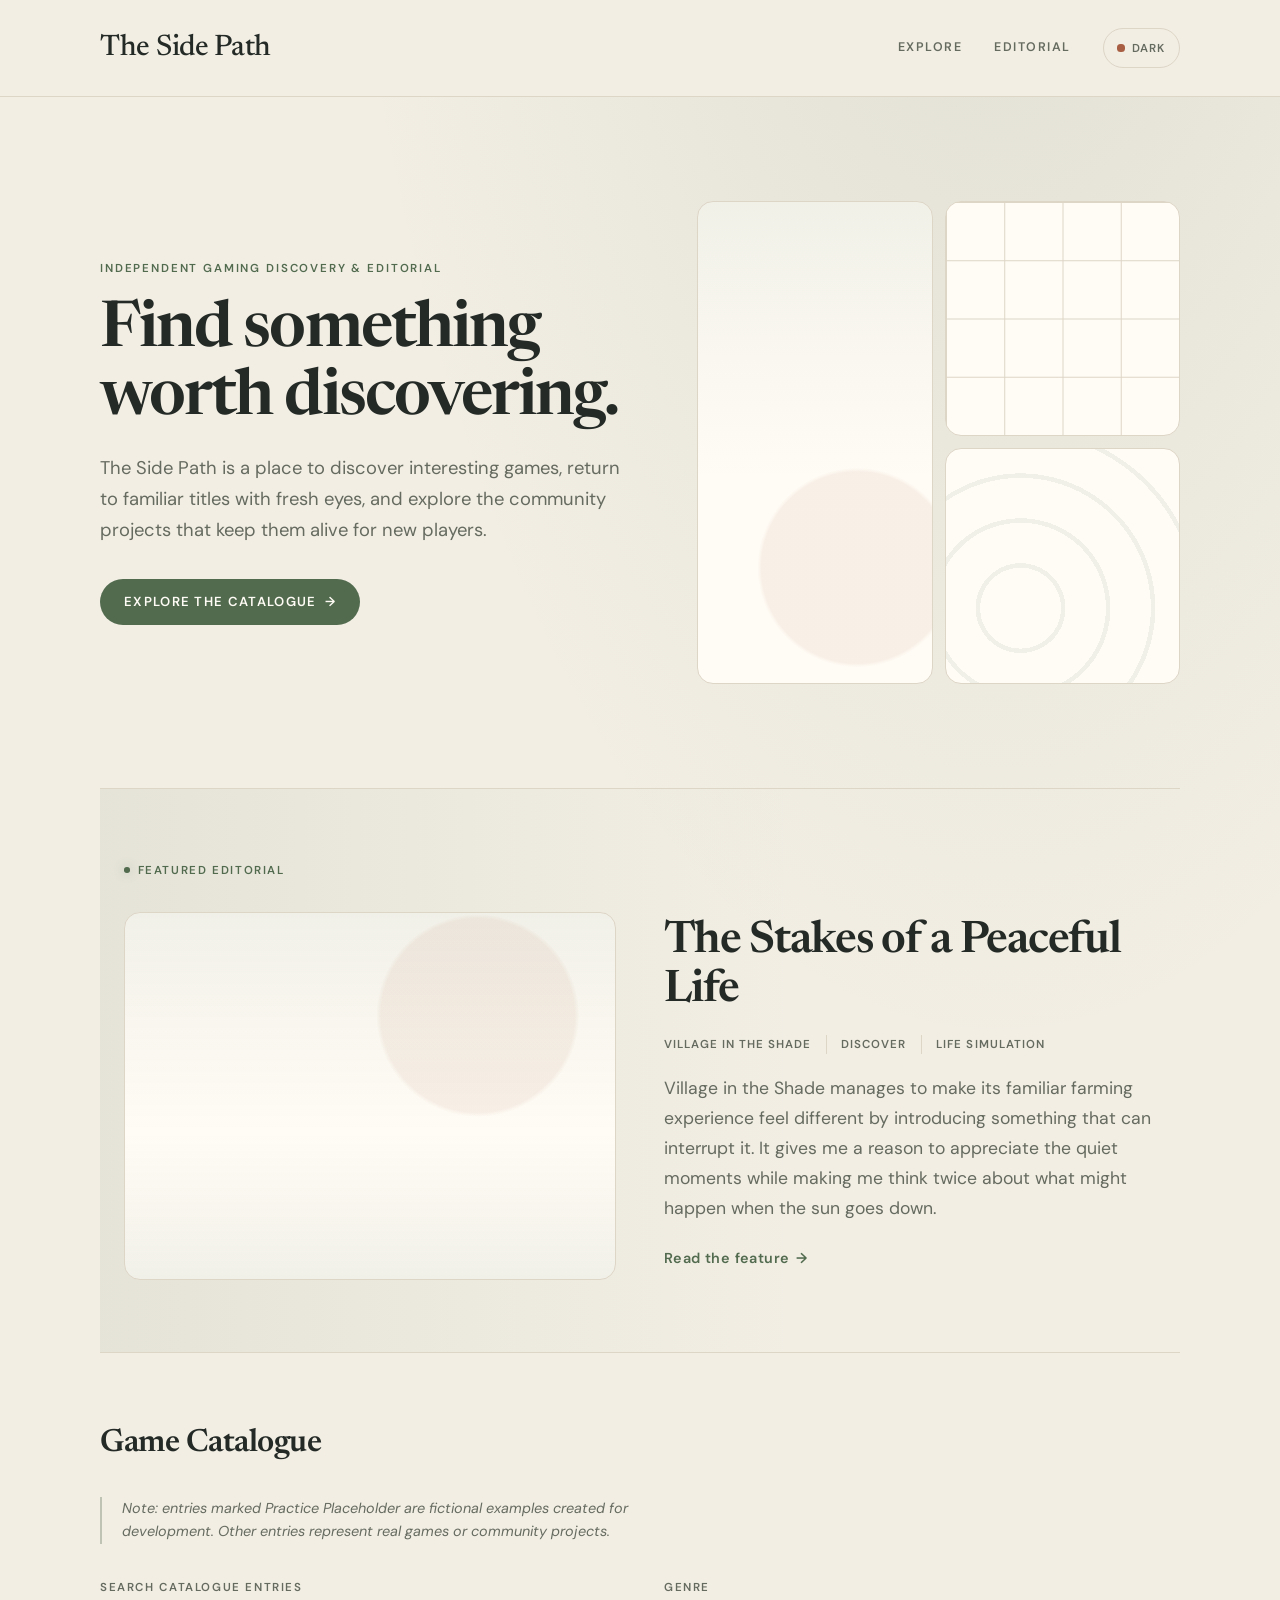
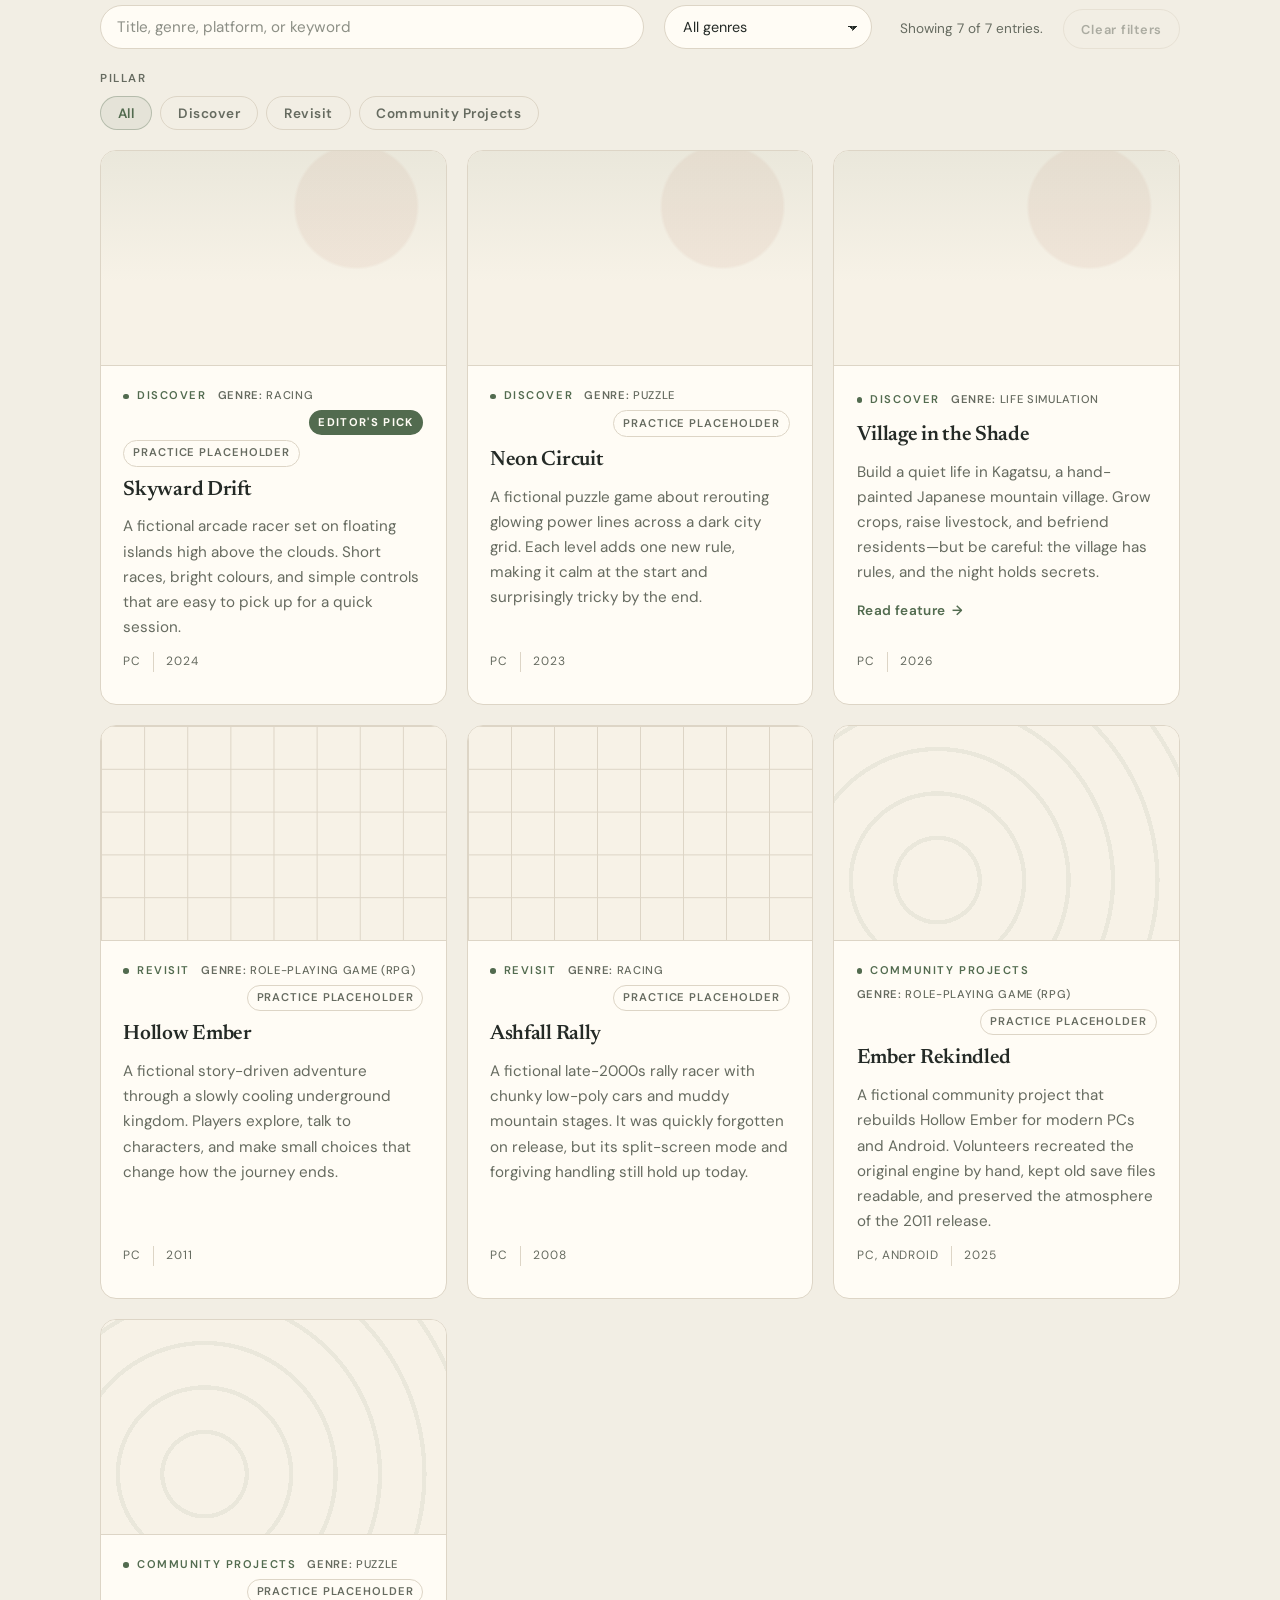
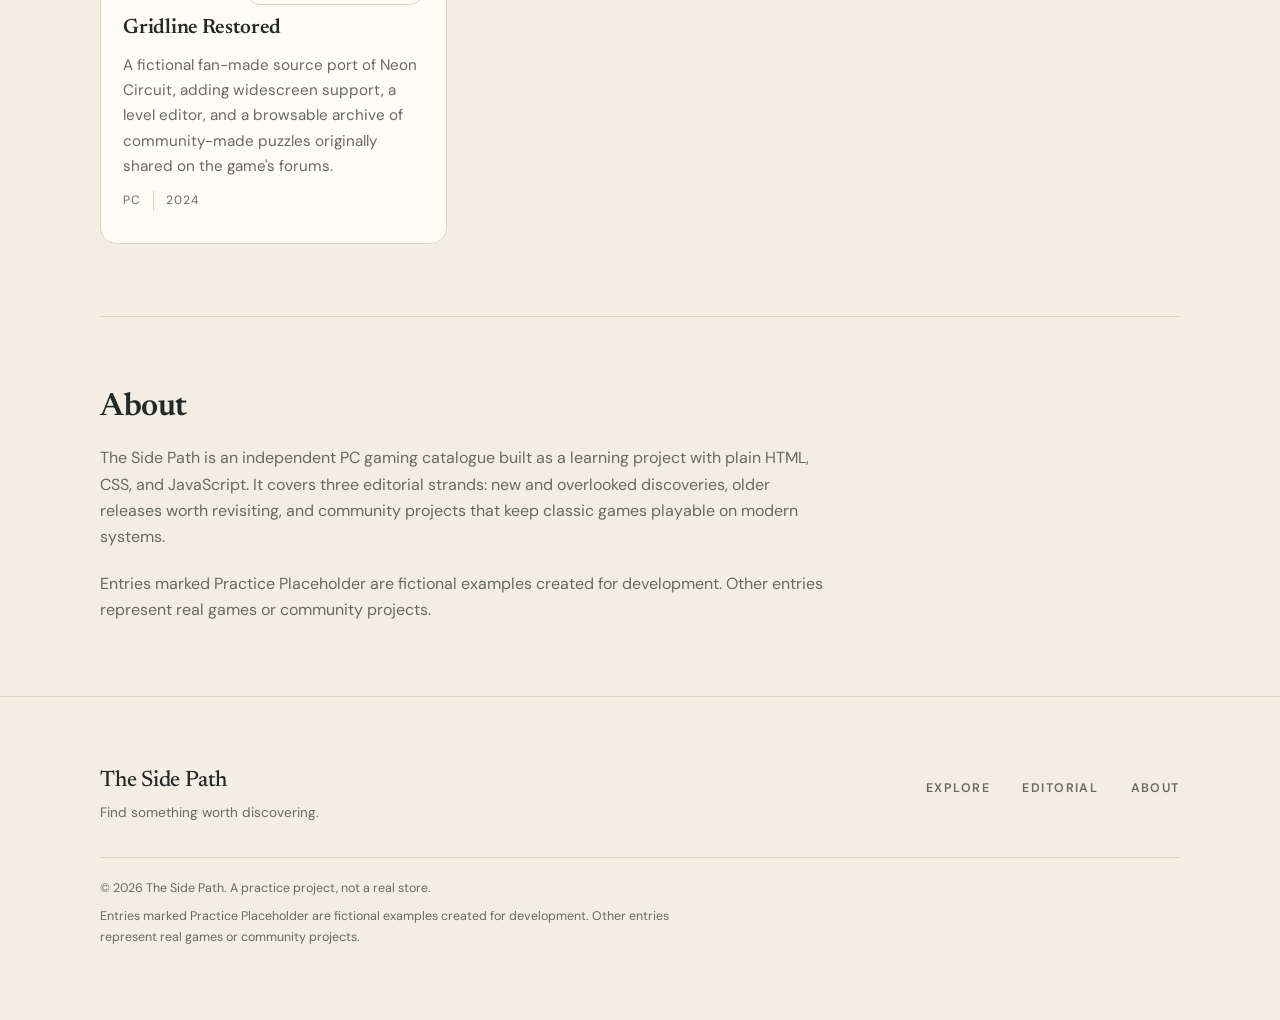
==== commit 238aa412: "Footer and finishing details" ====
--- a/index.html
+++ b/index.html
@@ -3,8 +3,8 @@
 <head>
   <meta charset="UTF-8">
   <meta name="viewport" content="width=device-width, initial-scale=1.0">
-  <title>Game Discovery</title>
-  <meta name="description" content="A beginner-friendly PC game discovery page built with plain HTML.">
+  <title>The Side Path — Independent Gaming Discovery &amp; Editorial</title>
+  <meta name="description" content="The Side Path is an independent gaming discovery and editorial platform: discover interesting games, revisit familiar titles, and explore community projects.">
   <meta name="color-scheme" content="light dark">
 
   <!-- Shared theme setup runs before the stylesheet so there is no flash of
@@ -417,7 +417,7 @@
     <section id="about">
       <h2>About</h2>
       <p>
-        Game Discovery is an independent PC gaming catalogue built as a
+        The Side Path is an independent PC gaming catalogue built as a
         learning project with plain HTML, CSS, and JavaScript. It covers
         three editorial strands: new and overlooked discoveries, older
         releases worth revisiting, and community projects that keep classic
@@ -433,12 +433,28 @@
   </main>
 
   <!-- ============================================================
-       FOOTER: closing information that appears at the bottom of
-       every page, such as copyright or contact details.
+       FOOTER: wordmark, tagline, navigation, and the small print.
+       Social and contact links are omitted until real accounts and
+       destinations exist.
        ============================================================ -->
   <footer>
-    <p>&copy; 2026 Game Discovery. A practice project, not a real store.</p>
-    <p>Entries marked Practice Placeholder are fictional examples created for development. Other entries represent real games or community projects.</p>
+    <div class="footer-brand">
+      <p class="footer-wordmark">The Side Path</p>
+      <p class="footer-tagline">Find something worth discovering.</p>
+    </div>
+
+    <nav class="footer-nav" aria-label="Footer navigation">
+      <ul>
+        <li><a href="#featured">Explore</a></li>
+        <li><a href="#editorial">Editorial</a></li>
+        <li><a href="#about">About</a></li>
+      </ul>
+    </nav>
+
+    <div class="footer-legal">
+      <p>&copy; 2026 The Side Path. A practice project, not a real store.</p>
+      <p>Entries marked Practice Placeholder are fictional examples created for development. Other entries represent real games or community projects.</p>
+    </div>
   </footer>
 
 </body>
--- a/style.css
+++ b/style.css
@@ -476,10 +476,6 @@
     gap: var(--space-xs);
   }
 
-  .hero-panel {
-    border-radius: var(--radius-sm);
-  }
-
   .hero-lede {
     max-width: none;
   }
@@ -958,24 +954,93 @@
 
 /* ==========================================================================
    7. FOOTER
+   The wordmark and tagline sit on the left, the footer navigation on the
+   right, and the small print spans the full width underneath.
    ========================================================================== */
 
 footer {
+  display: grid;
+  grid-template-columns: minmax(0, 1fr) auto;
+  align-items: start;
+  gap: var(--space-lg) var(--space-xl);
+
+  padding-block: clamp(2.5rem, 6vw, 4.5rem);
+
+  /* Matches the centred column used by the header and <main>. */
+  padding-inline: max(var(--gutter), calc((100% - var(--content-width)) / 2));
+
+  color: var(--color-muted);
+  font-size: 0.85rem;
+  border-top: 1px solid var(--color-border);
+}
+
+.footer-wordmark {
+  margin: 0 0 var(--space-xs);
+  font-family: var(--font-serif);
+  font-size: 1.4rem;
+  font-weight: 500;
+  line-height: 1.15;
+  letter-spacing: -0.01em;
+  color: var(--color-text);
+}
+
+.footer-tagline {
+  margin: 0;
+  max-width: 34ch;
+}
+
+/* Footer links use the same quiet uppercase treatment as the header. */
+.footer-nav ul {
   display: flex;
   flex-wrap: wrap;
-  justify-content: space-between;
   gap: var(--space-xs) var(--space-lg);
-
-  padding-block: var(--space-xl);
-  padding-inline: max(var(--gutter), calc((100% - var(--content-width)) / 2));
-
-  color: var(--color-muted);
-  font-size: 0.85rem;
+  margin: 0;
+  padding: 0;
+  list-style: none;
+}
+
+.footer-nav a {
+  display: inline-flex;
+  align-items: center;
+  min-height: 2.5rem;
+  padding-block: 0.25rem;
+  color: var(--color-muted);
+  font-size: 0.78rem;
+  font-weight: 600;
+  letter-spacing: 0.12em;
+  text-transform: uppercase;
+  text-decoration: none;
+  border-bottom: 1px solid transparent;
+  transition: color 0.18s ease, border-color 0.18s ease;
+}
+
+.footer-nav a:hover {
+  color: var(--color-text);
+  border-bottom-color: var(--color-accent-soft);
+}
+
+.footer-nav a:focus-visible {
+  color: var(--color-text);
+  outline: 2px solid var(--color-accent);
+  outline-offset: 4px;
+  border-radius: var(--radius-sm);
+}
+
+/* Small print spanning the full width, divided from the content above. */
+.footer-legal {
+  grid-column: 1 / -1;
+  padding-top: var(--space-md);
   border-top: 1px solid var(--color-border);
-}
-
-footer p {
+  font-size: 0.78rem;
+}
+
+.footer-legal p {
   margin: 0;
+}
+
+.footer-legal p + p {
+  margin-top: var(--space-xs);
+  max-width: 72ch;
 }
 
 /* ==========================================================================
@@ -1044,7 +1109,8 @@
   }
 
   footer {
-    flex-direction: column;
+    grid-template-columns: 1fr;
+    gap: var(--space-lg);
   }
 }
 
@@ -1069,13 +1135,13 @@
 /* ==========================================================================
    11. EDITORIAL FEATURE PAGE
    The article page reuses the catalogue's design tokens and header/footer.
-   A single centred column of about 68 characters keeps long-form reading
-   comfortable, while the header and body share the same visual language as
-   the catalogue cards.
+   A single centred column of about 66 characters keeps long-form reading
+   comfortable. Figures are allowed to extend wider than that text column on
+   desktop, while staying inside it on smaller screens.
    ========================================================================== */
 
 .article-shell {
-  max-width: 68ch;
+  max-width: 66ch;
   margin-inline: auto;
   padding-block: clamp(2.5rem, 6vw, 4.5rem) clamp(3.5rem, 9vw, 6.5rem);
 }
@@ -1166,7 +1232,7 @@
   margin-bottom: var(--space-md);
   font-size: clamp(2.1rem, 5.5vw, 3.4rem);
   line-height: 1.05;
-  letter-spacing: -0.035em;
+  letter-spacing: -0.025em;
 }
 
 .article-subtitle {
@@ -1201,15 +1267,68 @@
   border-left: 1px solid var(--color-border);
 }
 
+/* Figures ---------------------------------------------------------------- */
+
+/* Article images may run wider than the text column. On wider screens each
+   figure is pulled 5rem past the column on both sides, which keeps it
+   centred and still inside the page gutters. */
+.article-figure {
+  margin-block: clamp(2rem, 5vw, 3rem);
+}
+
+.article-figure--lead {
+  margin-top: 0;
+}
+
+.article-image {
+  aspect-ratio: 16 / 9;
+  background-color: var(--color-surface);
+  border: 1px solid var(--color-border);
+  border-radius: var(--radius-lg);
+}
+
+/* These are intentional CSS-drawn placeholders, not screenshots or generated
+   game art. Each variation suggests a different moment in the game. */
+.article-image--lead {
+  background-image:
+    radial-gradient(circle at 76% 24%, var(--color-secondary-wash) 0 16%, transparent 17%),
+    linear-gradient(180deg, var(--color-accent-wash), transparent 58%),
+    linear-gradient(0deg, var(--color-accent-wash), transparent 38%);
+}
+
+.article-image--day {
+  background-image:
+    linear-gradient(180deg, var(--color-accent-wash), transparent 55%),
+    repeating-linear-gradient(
+      90deg,
+      transparent 0 4.5%,
+      var(--color-accent-wash) 4.5% 9%
+    );
+}
+
+.article-image--night {
+  background-image:
+    radial-gradient(circle at 30% 30%, var(--color-accent-glow) 0 12%, transparent 13%),
+    radial-gradient(circle at 68% 22%, var(--color-secondary-wash) 0 8%, transparent 9%),
+    linear-gradient(0deg, var(--color-accent-wash), transparent 45%);
+}
+
+@media (min-width: 860px) {
+  .article-figure {
+    width: calc(100% + 10rem);
+    margin-inline: -5rem;
+  }
+}
+
 /* Long-form body copy. Sections are separated by generous space, and each
-   paragraph is followed by a readable but modest gap. */
+   paragraph is followed by a comfortable gap. */
 .article-body {
   font-size: clamp(1rem, 1.6vw, 1.075rem);
   line-height: 1.8;
 }
 
 .article-body p {
-  margin: 0 0 var(--space-md);
+  margin: 0 0 clamp(1.25rem, 2.4vw, 1.6rem);
 }
 
 .article-body h2 {
@@ -1306,6 +1425,10 @@
   .article-game li + li {
     padding-left: 0;
     border-left: 0;
+  }
+
+  .article-figure {
+    margin-block: var(--space-lg);
   }
 
   .article-body {
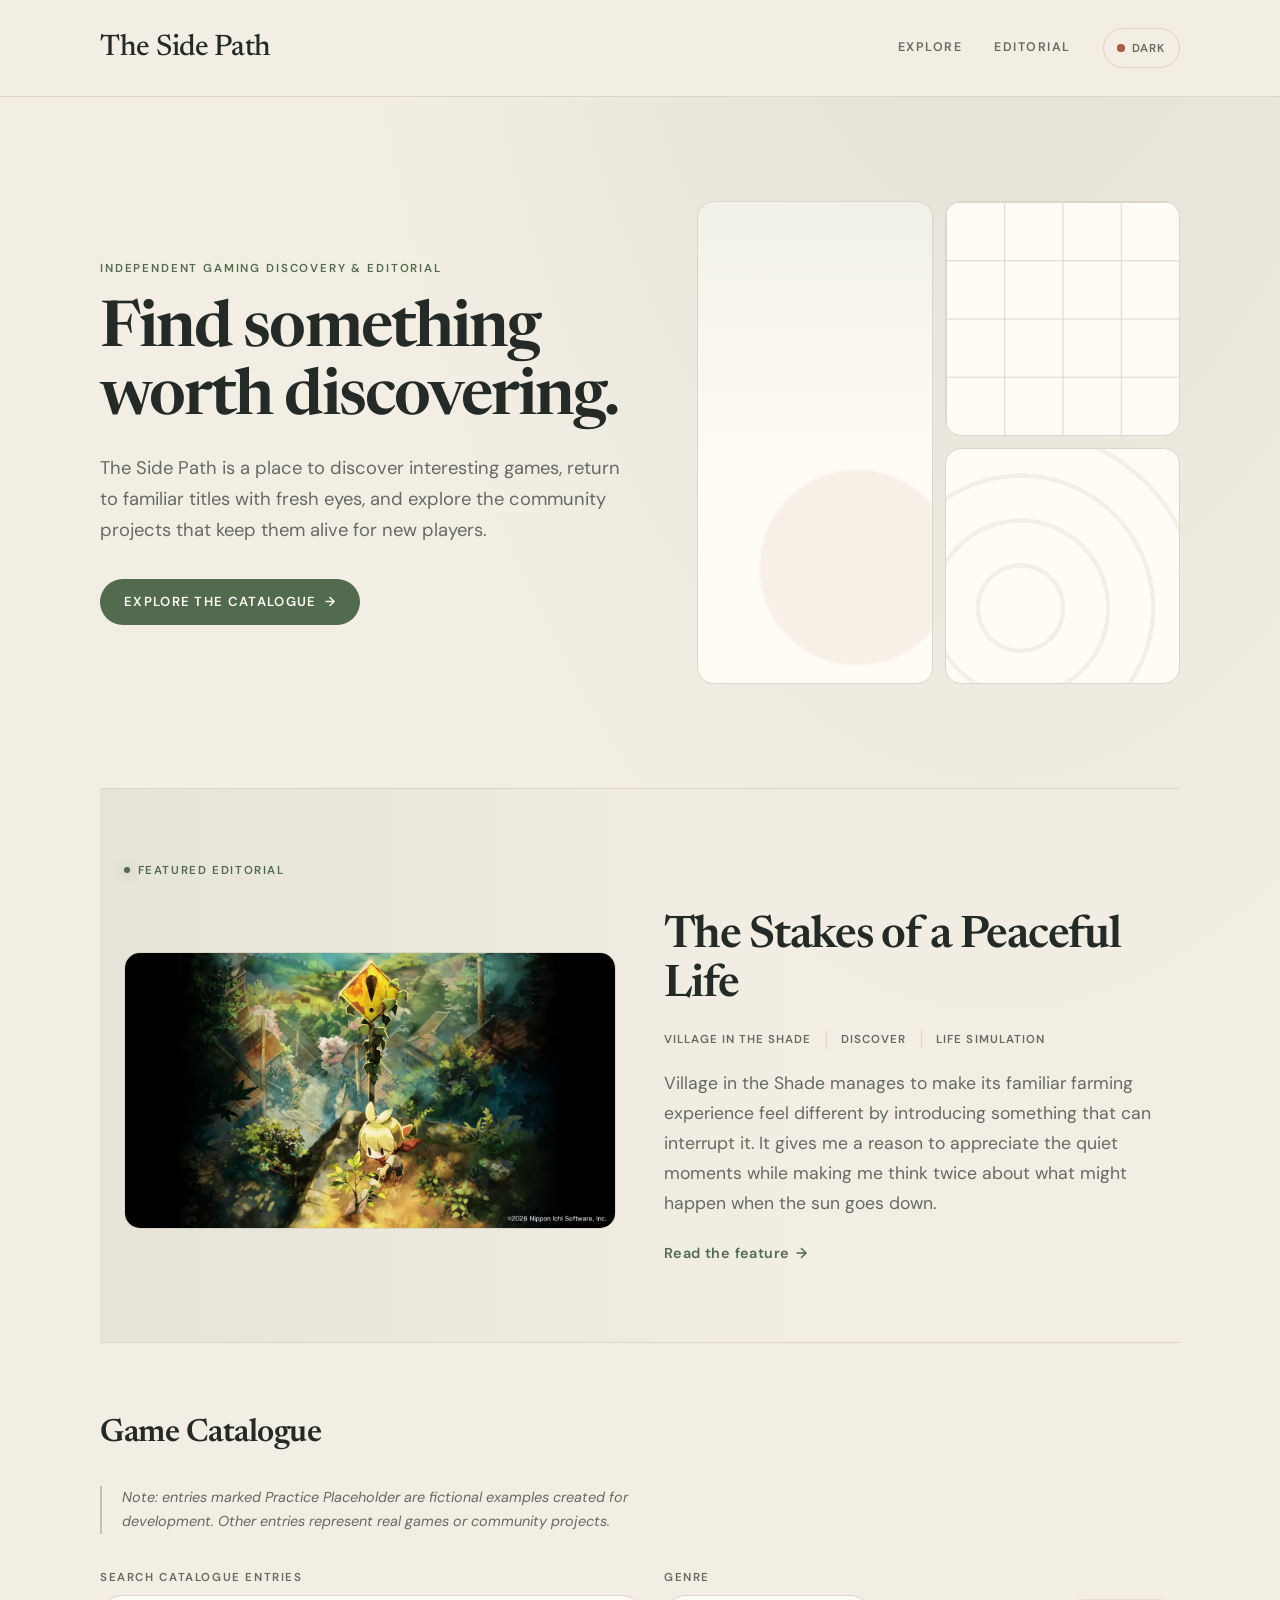
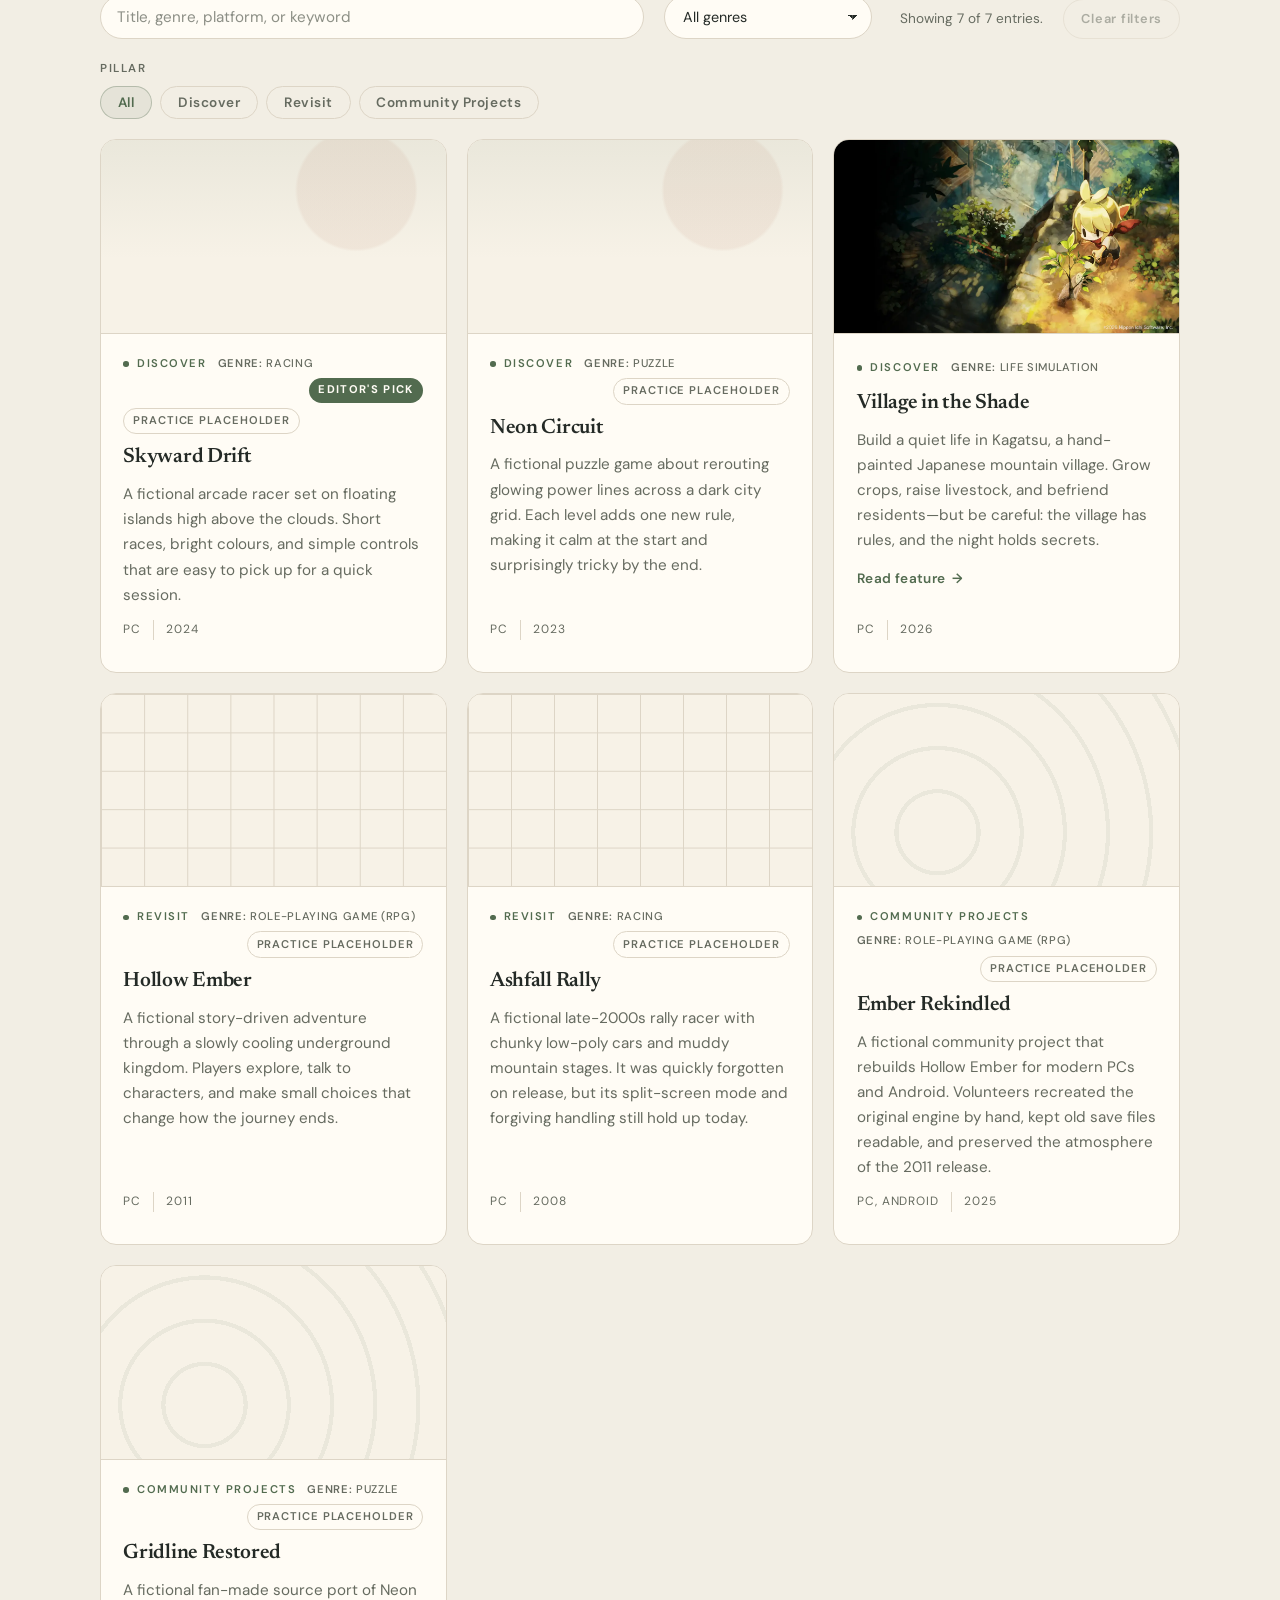
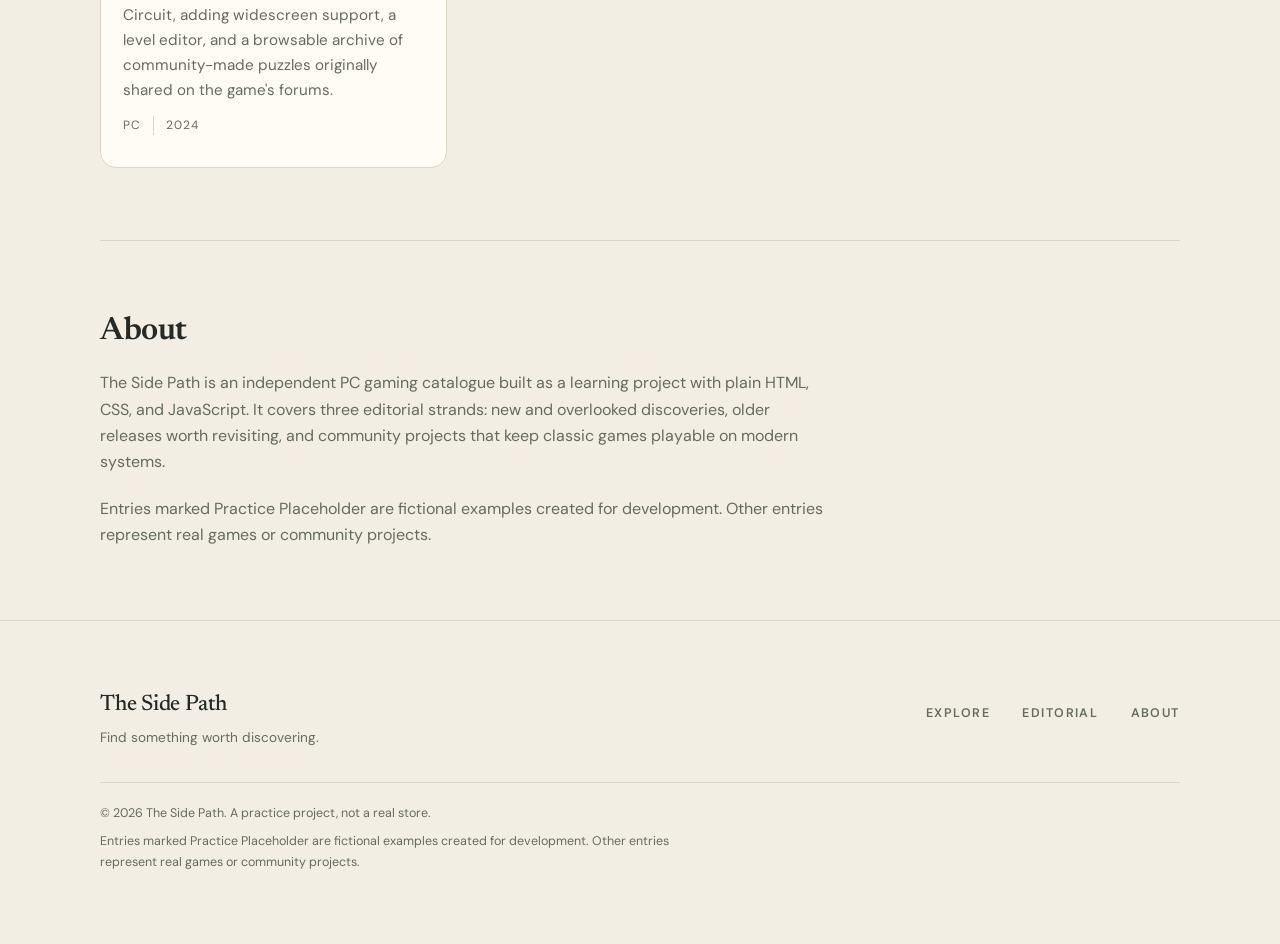
==== commit 5a05d8fe: "Asset integration" ====
--- a/index.html
+++ b/index.html
@@ -86,10 +86,15 @@
       <p class="editorial-kicker">Featured editorial</p>
 
       <div class="editorial-spotlight-grid">
-        <!-- Intentional CSS-drawn placeholder image. No real screenshot or
-             AI-generated artwork is presented as game art here. Replace it
-             with a licensed image (and alt text) when one is available. -->
-        <div class="editorial-art" aria-hidden="true"></div>
+        <!-- The supplied opening artwork, shown whole: it is never cropped,
+             resized or re-encoded, and keeps its natural 16:9 proportions. -->
+        <img class="editorial-art"
+             src="assets/articles/village-in-the-shade/article-opening.webp"
+             alt="Key art for Village in the Shade: a young villager waters a seedling on a sunlit path, beneath a worn yellow warning sign, with the mountain village and its fields beyond."
+             width="1280"
+             height="720"
+             loading="lazy"
+             decoding="async">
 
         <div class="editorial-spotlight-copy">
           <h2 id="editorial-spotlight-title">
@@ -260,7 +265,14 @@
                data-platform="PC"
                data-year="2026"
                data-search="village in the shade kagatsu nippon ichi software nis america farming simulation life simulation farming sim japanese village supernatural mystery horror night exploration crops livestock fishing hunting crafting the stakes of a peaceful life">
-        <div class="card-media" aria-hidden="true"></div>
+        <div class="card-media">
+          <img src="assets/catalogue-cards/village-in-the-shade.webp"
+               alt="Village in the Shade key art: a young villager waters a seedling on a sunlit slope above the mountain village."
+               width="1280"
+               height="720"
+               loading="lazy"
+               decoding="async">
+        </div>
 
         <div class="card-body">
           <div class="card-top">
--- a/style.css
+++ b/style.css
@@ -771,16 +771,26 @@
   box-shadow: var(--shadow-accent);
 }
 
-/* Exactly one primary image per card, in landscape. These are intentional
-   CSS-drawn placeholders: no screenshots, no generated game art, and no
-   overlays or image labels. */
+/* Exactly one primary image per card, in landscape. Cards without a supplied
+   asset keep an intentional CSS-drawn placeholder: no screenshots, no
+   generated game art, and no overlays or image labels. The 16:9 ratio matches
+   the supplied artwork, so nothing is cropped. */
 .card-media {
-  aspect-ratio: 16 / 10;
+  position: relative;
+  aspect-ratio: 16 / 9;
   background-color: var(--color-surface-deep);
   border-bottom: 1px solid var(--color-border);
   background-image:
     radial-gradient(circle at 74% 26%, var(--color-secondary-wash) 0 20%, transparent 21%),
     linear-gradient(180deg, var(--color-accent-wash), transparent 62%);
+}
+
+.card-media img {
+  position: absolute;
+  inset: 0;
+  width: 100%;
+  height: 100%;
+  object-fit: cover;
 }
 
 /* Revisit entries use a study grid and community entries use contour rings,
@@ -1281,36 +1291,14 @@
 }
 
 .article-image {
+  display: block;
+  width: 100%;
+  height: auto;
   aspect-ratio: 16 / 9;
+  object-fit: cover;
   background-color: var(--color-surface);
   border: 1px solid var(--color-border);
   border-radius: var(--radius-lg);
-}
-
-/* These are intentional CSS-drawn placeholders, not screenshots or generated
-   game art. Each variation suggests a different moment in the game. */
-.article-image--lead {
-  background-image:
-    radial-gradient(circle at 76% 24%, var(--color-secondary-wash) 0 16%, transparent 17%),
-    linear-gradient(180deg, var(--color-accent-wash), transparent 58%),
-    linear-gradient(0deg, var(--color-accent-wash), transparent 38%);
-}
-
-.article-image--day {
-  background-image:
-    linear-gradient(180deg, var(--color-accent-wash), transparent 55%),
-    repeating-linear-gradient(
-      90deg,
-      transparent 0 4.5%,
-      var(--color-accent-wash) 4.5% 9%
-    );
-}
-
-.article-image--night {
-  background-image:
-    radial-gradient(circle at 30% 30%, var(--color-accent-glow) 0 12%, transparent 13%),
-    radial-gradient(circle at 68% 22%, var(--color-secondary-wash) 0 8%, transparent 9%),
-    linear-gradient(0deg, var(--color-accent-wash), transparent 45%);
 }
 
 @media (min-width: 860px) {
@@ -1493,18 +1481,17 @@
   gap: clamp(1.5rem, 4vw, 3rem);
 }
 
-/* The one feature image. This is an intentional CSS-drawn placeholder with a
-   dusk mood; it is not a screenshot or generated game art. */
+/* The supplied feature artwork, shown whole at its natural 16:9 proportions.
+   Presenting the full image (rather than cropping it into a fixed frame) is
+   the simplest and best option here; the image is landscape, so it fits the
+   spotlight column without any scrolling or swipe container. */
 .editorial-art {
+  display: block;
   width: 100%;
-  aspect-ratio: 4 / 3;
+  height: auto;
   background-color: var(--color-surface);
   border: 1px solid var(--color-border);
   border-radius: var(--radius-lg);
-  background-image:
-    radial-gradient(circle at 72% 28%, var(--color-secondary-wash) 0 22%, transparent 23%),
-    linear-gradient(180deg, var(--color-accent-wash), transparent 60%),
-    linear-gradient(0deg, var(--color-accent-wash), transparent 40%);
 }
 
 .editorial-spotlight-copy {
@@ -1592,10 +1579,6 @@
     grid-template-columns: 1fr;
   }
 
-  .editorial-art {
-    aspect-ratio: 3 / 2;
-  }
-
   .editorial-kicker {
     margin-bottom: var(--space-md);
   }
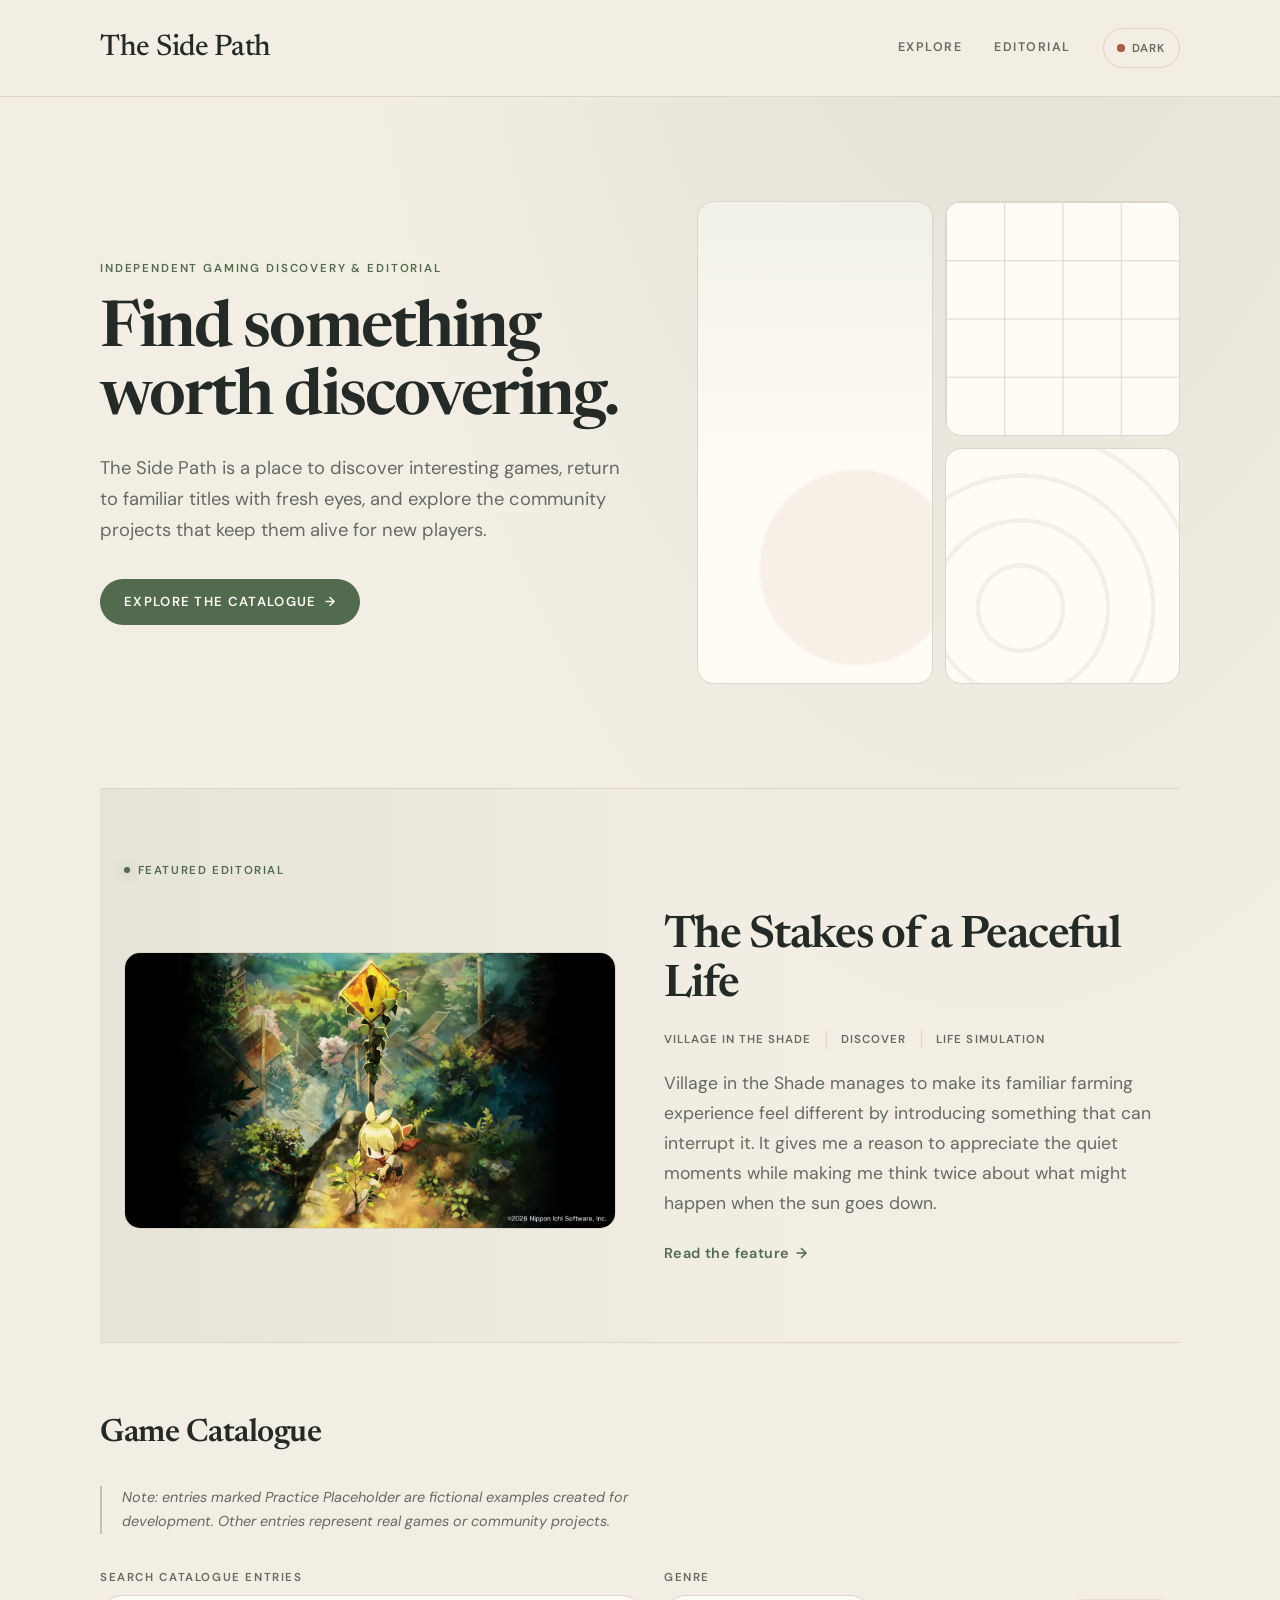
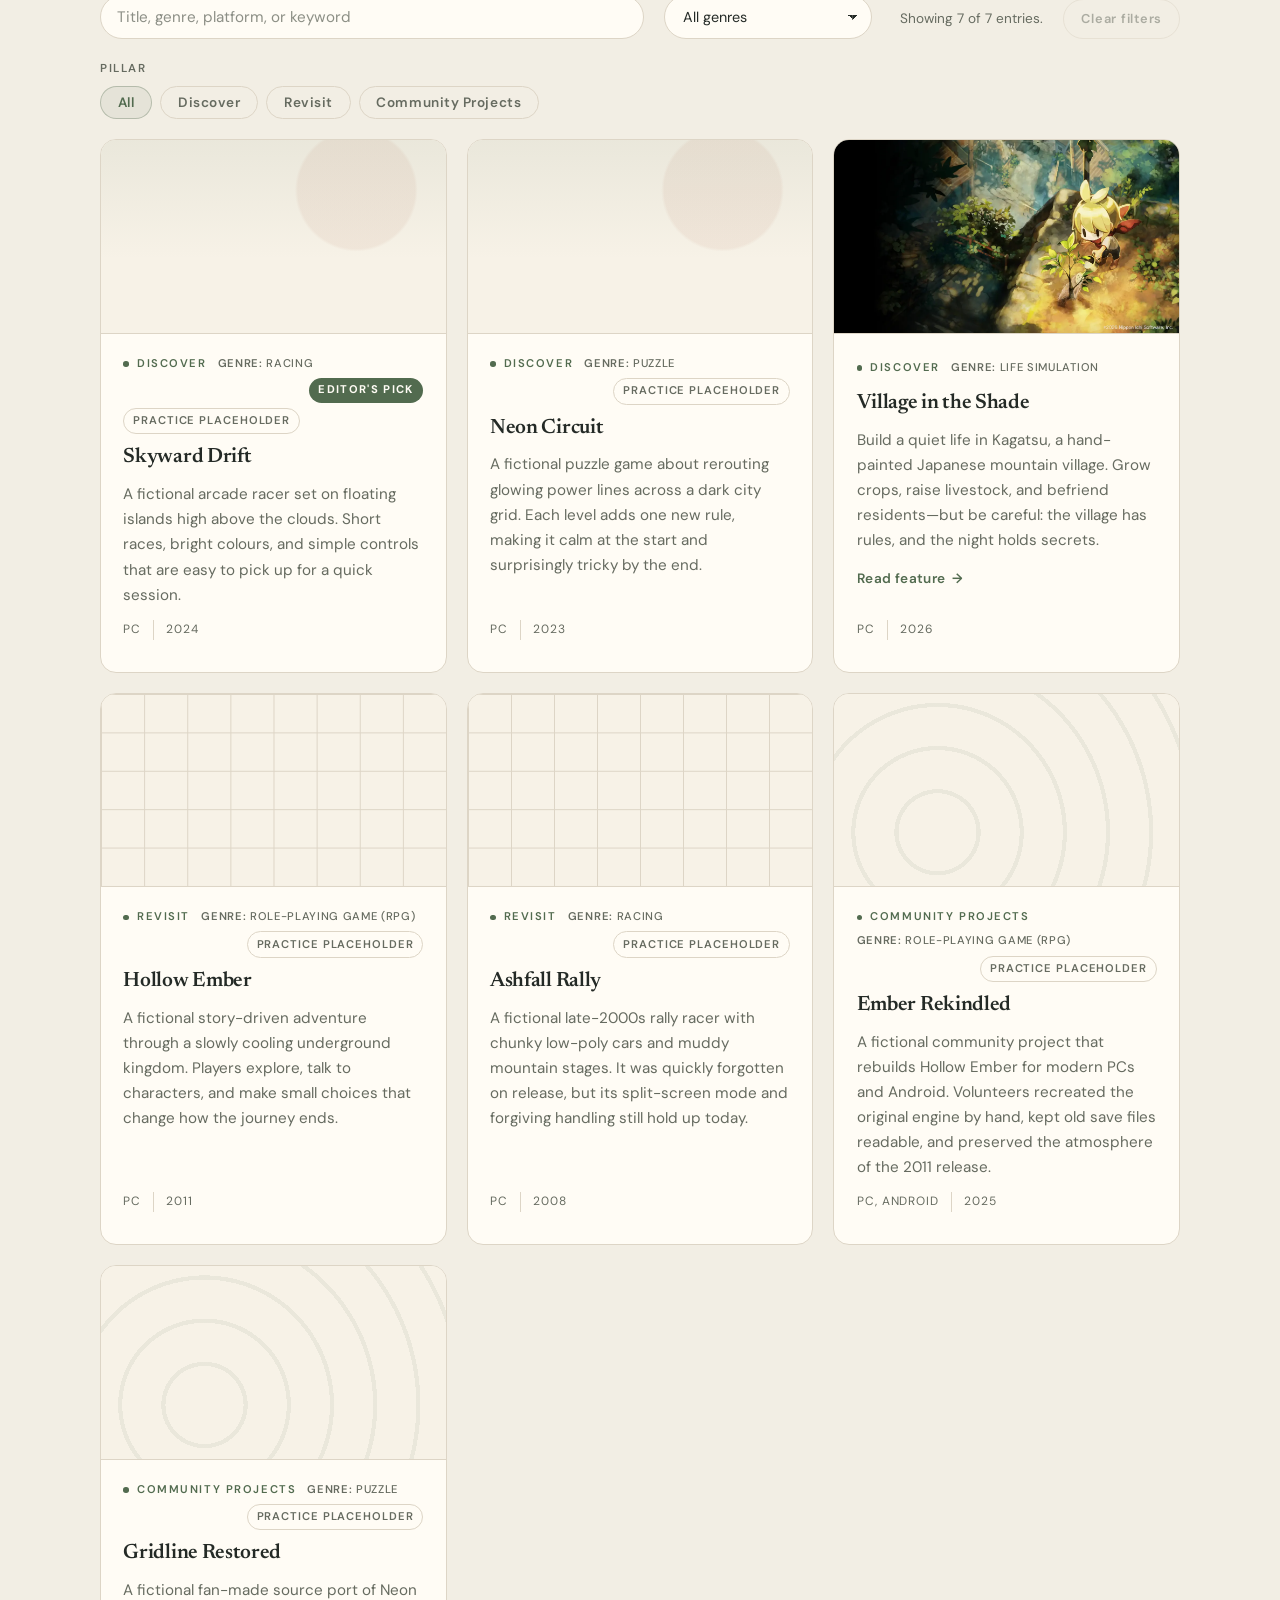
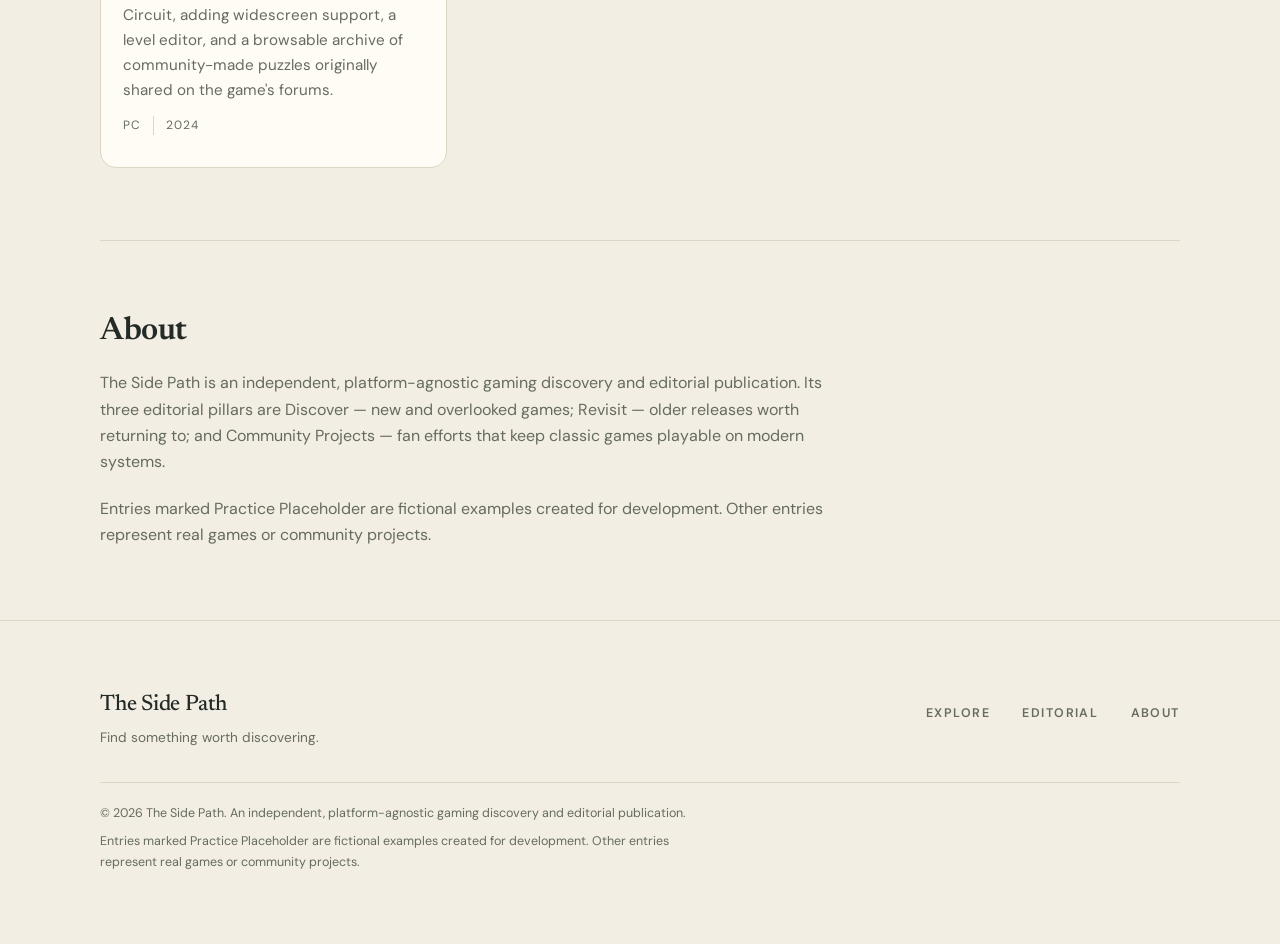
==== commit eefe5585: "Search engine foundations" ====
--- a/index.html
+++ b/index.html
@@ -3,9 +3,44 @@
 <head>
   <meta charset="UTF-8">
   <meta name="viewport" content="width=device-width, initial-scale=1.0">
-  <title>The Side Path — Independent Gaming Discovery &amp; Editorial</title>
-  <meta name="description" content="The Side Path is an independent gaming discovery and editorial platform: discover interesting games, revisit familiar titles, and explore community projects.">
+  <title>The Side Path — Independent Gaming Discovery &amp; Editorial Publication</title>
+  <meta name="description" content="The Side Path is an independent, platform-agnostic gaming discovery and editorial publication covering new discoveries, older releases worth revisiting, and community projects.">
   <meta name="color-scheme" content="light dark">
+
+  <link rel="canonical" href="https://thesidepath.web.id/">
+
+  <!-- Open Graph and social-sharing metadata. The featured editorial artwork
+       is used here because the site does not yet have a dedicated brand-wide
+       social card. -->
+  <meta property="og:type" content="website">
+  <meta property="og:site_name" content="The Side Path">
+  <meta property="og:title" content="The Side Path — Independent Gaming Discovery &amp; Editorial Publication">
+  <meta property="og:description" content="The Side Path is an independent, platform-agnostic gaming discovery and editorial publication covering new discoveries, older releases worth revisiting, and community projects.">
+  <meta property="og:url" content="https://thesidepath.web.id/">
+  <meta property="og:image" content="https://thesidepath.web.id/assets/articles/village-in-the-shade/article-opening.webp">
+  <meta property="og:image:type" content="image/webp">
+  <meta property="og:image:width" content="1280">
+  <meta property="og:image:height" content="720">
+  <meta property="og:image:alt" content="Key art for Village in the Shade: a young villager waters a seedling on a sunlit path, beneath a worn yellow warning sign, with the mountain village and its fields beyond.">
+  <meta property="og:locale" content="en_US">
+
+  <meta name="twitter:card" content="summary_large_image">
+  <meta name="twitter:title" content="The Side Path — Independent Gaming Discovery &amp; Editorial Publication">
+  <meta name="twitter:description" content="The Side Path is an independent, platform-agnostic gaming discovery and editorial publication covering new discoveries, older releases worth revisiting, and community projects.">
+  <meta name="twitter:image" content="https://thesidepath.web.id/assets/articles/village-in-the-shade/article-opening.webp">
+  <meta name="twitter:image:alt" content="Key art for Village in the Shade: a young villager waters a seedling on a sunlit path, beneath a worn yellow warning sign, with the mountain village and its fields beyond.">
+
+  <script type="application/ld+json">
+  {
+    "@context": "https://schema.org",
+    "@type": "WebSite",
+    "@id": "https://thesidepath.web.id/#website",
+    "name": "The Side Path",
+    "url": "https://thesidepath.web.id/",
+    "description": "The Side Path is an independent, platform-agnostic gaming discovery and editorial publication covering new discoveries, older releases worth revisiting, and community projects.",
+    "inLanguage": "en"
+  }
+  </script>
 
   <!-- Shared theme setup runs before the stylesheet so there is no flash of
        the wrong theme. It also manages the theme toggle in the header. -->
@@ -93,7 +128,7 @@
              alt="Key art for Village in the Shade: a young villager waters a seedling on a sunlit path, beneath a worn yellow warning sign, with the mountain village and its fields beyond."
              width="1280"
              height="720"
-             loading="lazy"
+             loading="eager"
              decoding="async">
 
         <div class="editorial-spotlight-copy">
@@ -429,10 +464,10 @@
     <section id="about">
       <h2>About</h2>
       <p>
-        The Side Path is an independent PC gaming catalogue built as a
-        learning project with plain HTML, CSS, and JavaScript. It covers
-        three editorial strands: new and overlooked discoveries, older
-        releases worth revisiting, and community projects that keep classic
+        The Side Path is an independent, platform-agnostic gaming discovery
+        and editorial publication. Its three editorial pillars are
+        Discover — new and overlooked games; Revisit — older releases worth
+        returning to; and Community Projects — fan efforts that keep classic
         games playable on modern systems.
       </p>
       <p>
@@ -464,7 +499,7 @@
     </nav>
 
     <div class="footer-legal">
-      <p>&copy; 2026 The Side Path. A practice project, not a real store.</p>
+      <p>&copy; 2026 The Side Path. An independent, platform-agnostic gaming discovery and editorial publication.</p>
       <p>Entries marked Practice Placeholder are fictional examples created for development. Other entries represent real games or community projects.</p>
     </div>
   </footer>
--- a/style.css
+++ b/style.css
@@ -19,6 +19,7 @@
    12. Catalogue feature link
    13. Editorial page mobile adjustments
    14. Homepage editorial spotlight
+   15. Not found page
    ========================================================================== */
 
 
@@ -1489,6 +1490,7 @@
   display: block;
   width: 100%;
   height: auto;
+  aspect-ratio: 16 / 9;
   background-color: var(--color-surface);
   border: 1px solid var(--color-border);
   border-radius: var(--radius-lg);
@@ -1606,3 +1608,35 @@
     border-left: 0;
   }
 }
+
+/* ==========================================================================
+   15. NOT FOUND PAGE
+   A short branded message that reuses the hero's typography, eyebrow, and
+   call-to-action styles. The page keeps the shared header, footer, and theme
+   behaviour so it feels like part of the publication.
+   ========================================================================== */
+
+.not-found {
+  max-width: 46ch;
+  padding-block: clamp(4rem, 12vw, 8rem);
+}
+
+.not-found h1 {
+  margin: 0 0 var(--space-md);
+  font-size: clamp(2.4rem, 5.5vw, 4rem);
+  line-height: 1.05;
+  letter-spacing: -0.03em;
+}
+
+.not-found-lede {
+  margin: 0 0 var(--space-lg);
+  color: var(--color-muted);
+  font-size: clamp(1rem, 1.6vw, 1.15rem);
+  line-height: 1.7;
+}
+
+@media (max-width: 600px) {
+  .not-found {
+    padding-block: var(--space-2xl) var(--space-xl);
+  }
+}
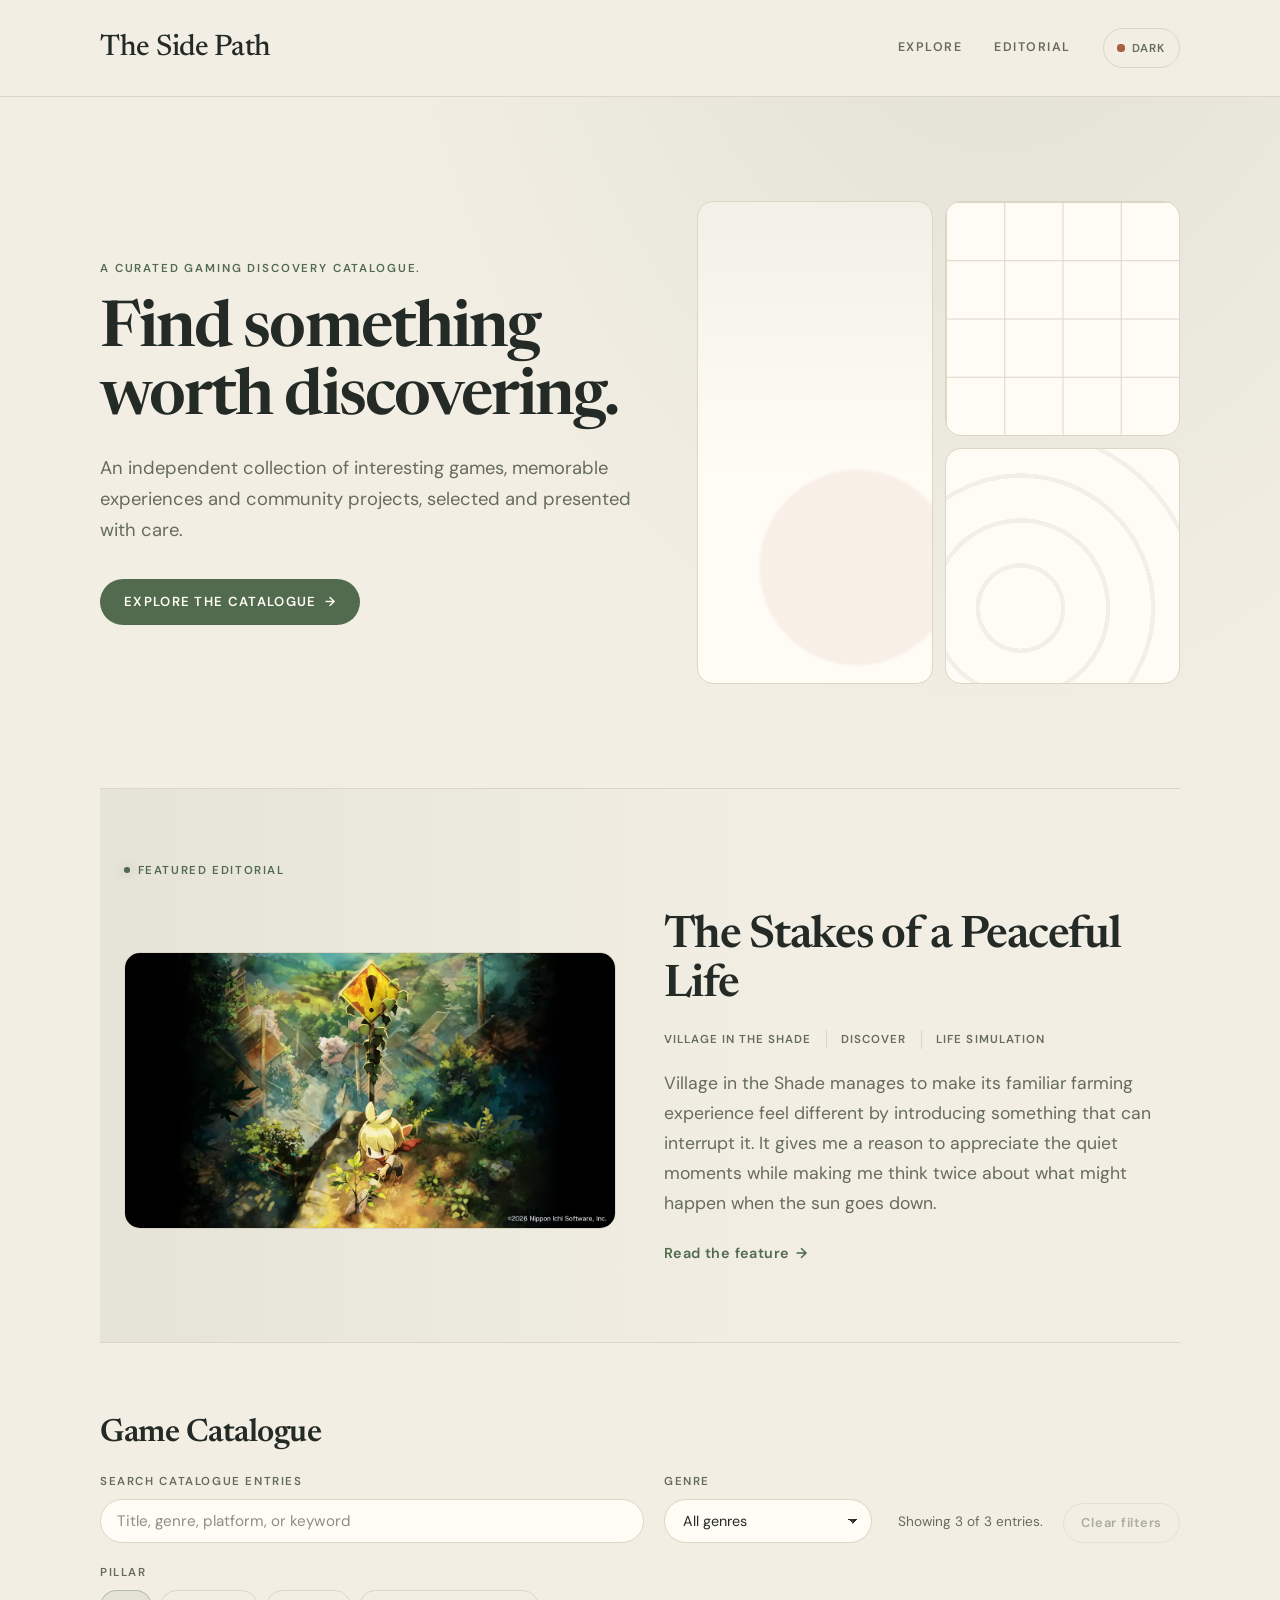
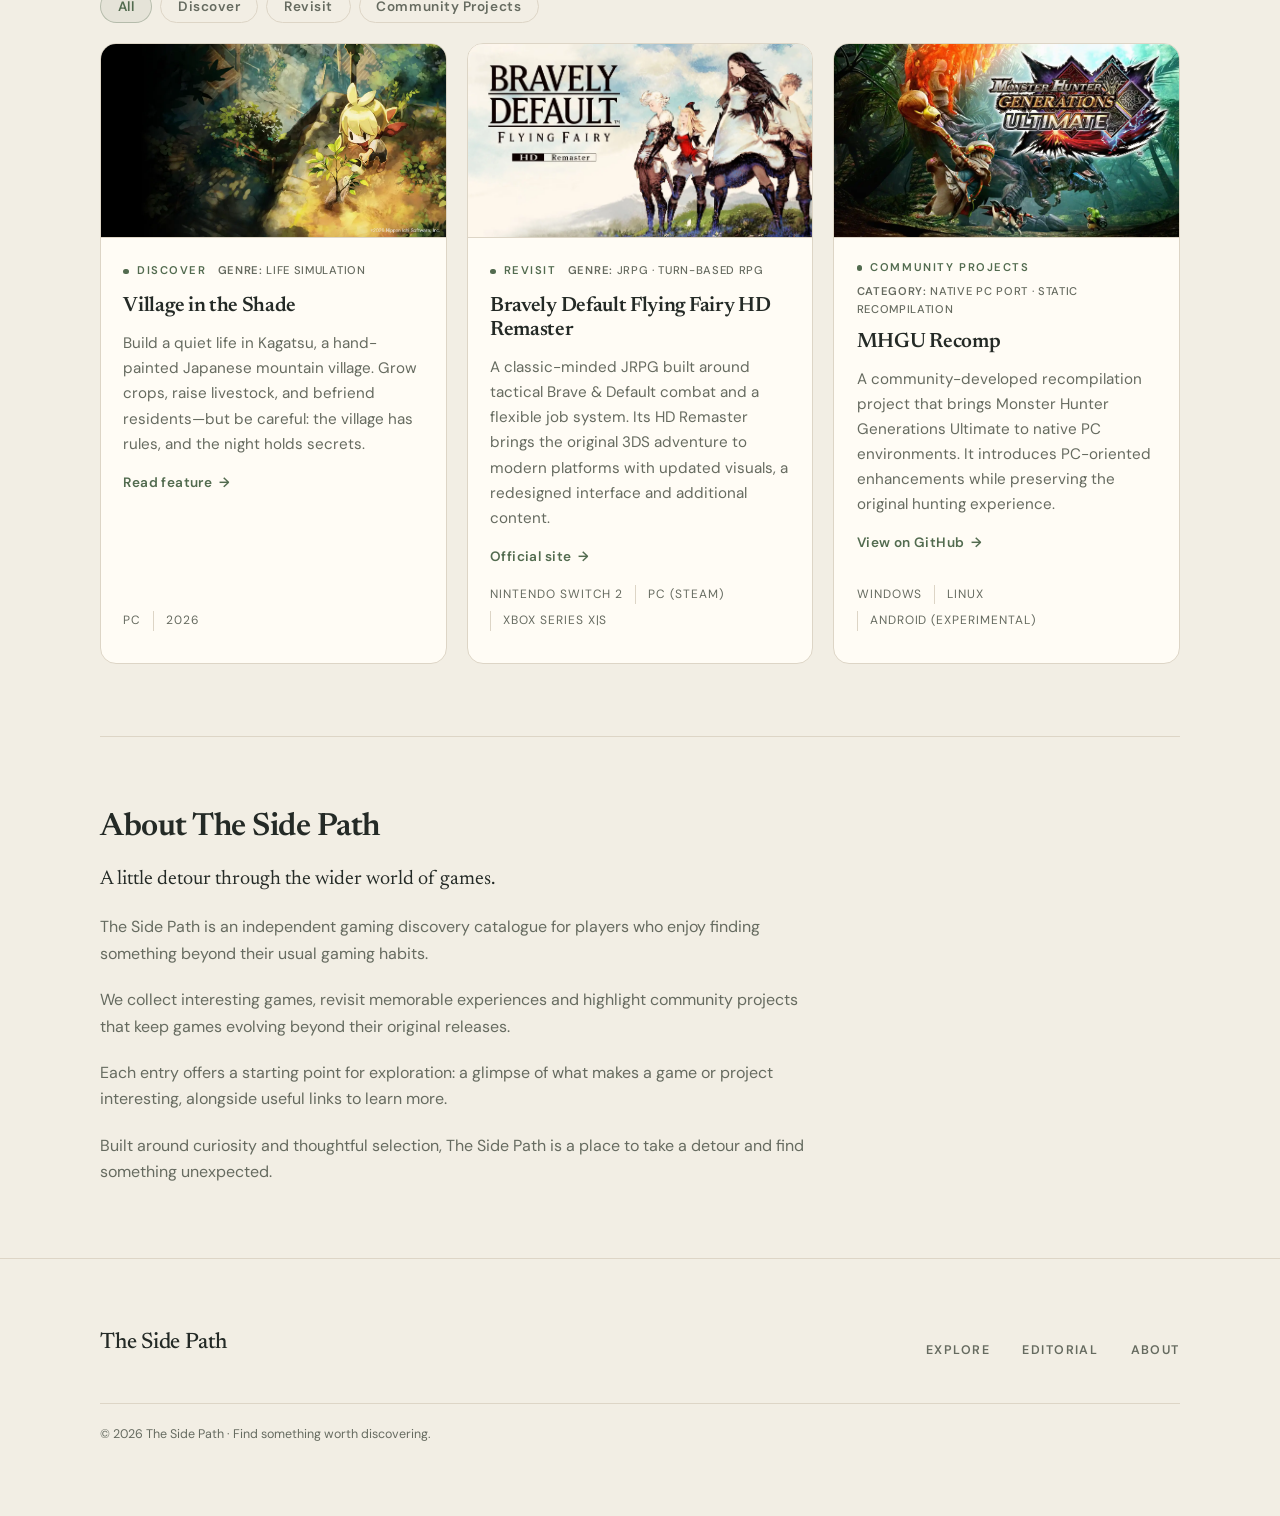
==== commit eb9f6607: "Update catalogue and small adjustment" ====
--- a/index.html
+++ b/index.html
@@ -3,8 +3,8 @@
 <head>
   <meta charset="UTF-8">
   <meta name="viewport" content="width=device-width, initial-scale=1.0">
-  <title>The Side Path — Independent Gaming Discovery &amp; Editorial Publication</title>
-  <meta name="description" content="The Side Path is an independent, platform-agnostic gaming discovery and editorial publication covering new discoveries, older releases worth revisiting, and community projects.">
+  <title>The Side Path — Independent Gaming Discovery Catalogue</title>
+  <meta name="description" content="The Side Path is an independent gaming discovery catalogue dedicated to interesting games, memorable experiences and community projects worth exploring.">
   <meta name="color-scheme" content="light dark">
 
   <link rel="canonical" href="https://thesidepath.web.id/">
@@ -14,8 +14,8 @@
        social card. -->
   <meta property="og:type" content="website">
   <meta property="og:site_name" content="The Side Path">
-  <meta property="og:title" content="The Side Path — Independent Gaming Discovery &amp; Editorial Publication">
-  <meta property="og:description" content="The Side Path is an independent, platform-agnostic gaming discovery and editorial publication covering new discoveries, older releases worth revisiting, and community projects.">
+  <meta property="og:title" content="The Side Path — Independent Gaming Discovery Catalogue">
+  <meta property="og:description" content="The Side Path is an independent gaming discovery catalogue dedicated to interesting games, memorable experiences and community projects worth exploring.">
   <meta property="og:url" content="https://thesidepath.web.id/">
   <meta property="og:image" content="https://thesidepath.web.id/assets/articles/village-in-the-shade/article-opening.webp">
   <meta property="og:image:type" content="image/webp">
@@ -25,8 +25,8 @@
   <meta property="og:locale" content="en_US">
 
   <meta name="twitter:card" content="summary_large_image">
-  <meta name="twitter:title" content="The Side Path — Independent Gaming Discovery &amp; Editorial Publication">
-  <meta name="twitter:description" content="The Side Path is an independent, platform-agnostic gaming discovery and editorial publication covering new discoveries, older releases worth revisiting, and community projects.">
+  <meta name="twitter:title" content="The Side Path — Independent Gaming Discovery Catalogue">
+  <meta name="twitter:description" content="The Side Path is an independent gaming discovery catalogue dedicated to interesting games, memorable experiences and community projects worth exploring.">
   <meta name="twitter:image" content="https://thesidepath.web.id/assets/articles/village-in-the-shade/article-opening.webp">
   <meta name="twitter:image:alt" content="Key art for Village in the Shade: a young villager waters a seedling on a sunlit path, beneath a worn yellow warning sign, with the mountain village and its fields beyond.">
 
@@ -37,7 +37,7 @@
     "@id": "https://thesidepath.web.id/#website",
     "name": "The Side Path",
     "url": "https://thesidepath.web.id/",
-    "description": "The Side Path is an independent, platform-agnostic gaming discovery and editorial publication covering new discoveries, older releases worth revisiting, and community projects.",
+    "description": "The Side Path is an independent gaming discovery catalogue dedicated to interesting games, memorable experiences and community projects worth exploring.",
     "inLanguage": "en"
   }
   </script>
@@ -86,14 +86,13 @@
          and a three-panel visual sampler. -->
     <section id="home">
       <div class="hero-copy">
-        <p class="hero-eyebrow">Independent Gaming Discovery &amp; Editorial</p>
+        <p class="hero-eyebrow">A curated gaming discovery catalogue.</p>
 
         <h1>Find something worth discovering.</h1>
 
         <p class="hero-lede">
-          The Side Path is a place to discover interesting games, return to
-          familiar titles with fresh eyes, and explore the community projects
-          that keep them alive for new players.
+          An independent collection of interesting games, memorable experiences
+          and community projects, selected and presented with care.
         </p>
 
         <div class="hero-actions">
@@ -158,20 +157,11 @@
       </div>
     </section>
 
-    <!-- CATALOGUE SECTION: seven entries — three Discover, two Revisit,
-         and two Community Projects. Entries marked Practice Placeholder
-         are fictional examples created for development; the others
-         represent real games or community projects. Each entry is an
-         <article>, because it is a self-contained piece of content that
-         makes sense on its own. -->
+    <!-- CATALOGUE SECTION: three entries — one Discover, one Revisit, and one
+         Community Projects. Each entry is an <article>, because it is a
+         self-contained piece of content that makes sense on its own. -->
     <section id="featured">
       <h2>Game Catalogue</h2>
-
-      <p>
-        <em>Note: entries marked Practice Placeholder are fictional examples
-        created for development. Other entries represent real games or
-        community projects.</em>
-      </p>
 
       <!-- CATALOGUE CONTROLS: search, pillar buttons, a compact genre
            dropdown, the result count, and a clear action. All of the
@@ -195,9 +185,7 @@
             <label class="filter-group-label" for="catalogue-genre">Genre</label>
             <select class="genre-select" id="catalogue-genre" name="catalogue-genre">
               <option value="all">All genres</option>
-              <option value="racing">Racing</option>
-              <option value="rpg">RPG</option>
-              <option value="puzzle">Puzzle</option>
+              <option value="jrpg">JRPG</option>
               <option value="life-simulation">Life Simulation</option>
             </select>
           </div>
@@ -206,7 +194,7 @@
                visible entries changes. The clear action is disabled while
                no search text or filter is active. -->
           <div class="catalogue-tools">
-            <p class="filter-status" role="status" aria-live="polite">Showing 7 of 7 entries.</p>
+            <p class="filter-status" role="status" aria-live="polite">Showing 3 of 3 entries.</p>
             <button type="button" class="catalogue-clear" disabled>Clear filters</button>
           </div>
         </div>
@@ -230,70 +218,8 @@
       </div>
 
       <!-- Each entry is an <article>: one landscape image, then the editorial
-           text. The image blocks are intentional CSS-drawn placeholders, not
-           screenshots or generated game art. Only entries with a real
-           destination carry a link, and that single link covers the card. -->
-      <article class="catalogue-card"
-               data-category="discover"
-               data-genre="racing"
-               data-platform="PC"
-               data-year="2024"
-               data-search="arcade racer floating islands quick sessions">
-        <div class="card-media" aria-hidden="true"></div>
-
-        <div class="card-body">
-          <div class="card-top">
-            <span class="card-category">Discover</span>
-            <span class="card-genre"><strong>Genre:</strong> Racing</span>
-            <span class="card-badge">EDITOR'S PICK</span>
-            <span class="card-placeholder">PRACTICE PLACEHOLDER</span>
-          </div>
-
-          <h3>Skyward Drift</h3>
-
-          <p class="card-description">
-            A fictional arcade racer set on floating islands high above the
-            clouds. Short races, bright colours, and simple controls that are
-            easy to pick up for a quick session.
-          </p>
-
-          <ul class="card-meta">
-            <li>PC</li>
-            <li>2024</li>
-          </ul>
-        </div>
-      </article>
-
-      <article class="catalogue-card"
-               data-category="discover"
-               data-genre="puzzle"
-               data-platform="PC"
-               data-year="2023"
-               data-search="power grid neon city logic levels">
-        <div class="card-media" aria-hidden="true"></div>
-
-        <div class="card-body">
-          <div class="card-top">
-            <span class="card-category">Discover</span>
-            <span class="card-genre"><strong>Genre:</strong> Puzzle</span>
-            <span class="card-placeholder">PRACTICE PLACEHOLDER</span>
-          </div>
-
-          <h3>Neon Circuit</h3>
-
-          <p class="card-description">
-            A fictional puzzle game about rerouting glowing power lines across
-            a dark city grid. Each level adds one new rule, making it calm at
-            the start and surprisingly tricky by the end.
-          </p>
-
-          <ul class="card-meta">
-            <li>PC</li>
-            <li>2023</li>
-          </ul>
-        </div>
-      </article>
-
+           text. All three entries use supplied key art. The entry's single
+           link covers the whole card and points to a real destination. -->
       <article class="catalogue-card"
                data-category="discover"
                data-genre="life-simulation"
@@ -340,140 +266,126 @@
 
       <article class="catalogue-card"
                data-category="revisit"
-               data-genre="rpg"
-               data-platform="PC"
-               data-year="2011"
-               data-search="underground kingdom story choices adventure">
-        <div class="card-media" aria-hidden="true"></div>
+               data-genre="jrpg"
+               data-platform="Nintendo Switch 2, PC (Steam), Xbox Series X|S"
+               data-search="bravely default flying fairy hd remaster jrpg turn-based rpg square enix job system brave default nintendo switch 2 pc steam xbox series">
+        <div class="card-media card-media--left">
+          <img src="assets/catalogue-cards/bravely-default.webp"
+               alt="Key art for Bravely Default Flying Fairy HD Remaster: the four main characters stand on a grassy hill beneath a pale sky, with the game's logo on the left."
+               width="1600"
+               height="800"
+               loading="lazy"
+               decoding="async">
+        </div>
 
         <div class="card-body">
           <div class="card-top">
             <span class="card-category">Revisit</span>
-            <span class="card-genre"><strong>Genre:</strong> Role-Playing Game (RPG)</span>
-            <span class="card-placeholder">PRACTICE PLACEHOLDER</span>
-          </div>
-
-          <h3>Hollow Ember</h3>
+            <span class="card-genre"><strong>Genre:</strong> JRPG · Turn-Based RPG</span>
+          </div>
+
+          <h3>Bravely Default Flying Fairy HD Remaster</h3>
 
           <p class="card-description">
-            A fictional story-driven adventure through a slowly cooling
-            underground kingdom. Players explore, talk to characters, and make
-            small choices that change how the journey ends.
+            A classic-minded JRPG built around tactical Brave &amp; Default
+            combat and a flexible job system. Its HD Remaster brings the
+            original 3DS adventure to modern platforms with updated visuals, a
+            redesigned interface and additional content.
+          </p>
+
+          <p class="card-action">
+            <a class="card-link"
+               href="https://www.square-enix-games.com/en_US/games/bravely-default-flying-fairy-hd-remaster"
+               target="_blank"
+               rel="noopener noreferrer"
+               aria-label="Visit the official Bravely Default Flying Fairy HD Remaster site (opens in a new tab)">
+              Official site
+            </a>
           </p>
 
           <ul class="card-meta">
-            <li>PC</li>
-            <li>2011</li>
-          </ul>
-        </div>
-      </article>
-
-      <article class="catalogue-card"
-               data-category="revisit"
-               data-genre="racing"
-               data-platform="PC"
-               data-year="2008"
-               data-search="rally vintage low poly split screen forgotten">
-        <div class="card-media" aria-hidden="true"></div>
-
-        <div class="card-body">
-          <div class="card-top">
-            <span class="card-category">Revisit</span>
-            <span class="card-genre"><strong>Genre:</strong> Racing</span>
-            <span class="card-placeholder">PRACTICE PLACEHOLDER</span>
-          </div>
-
-          <h3>Ashfall Rally</h3>
-
-          <p class="card-description">
-            A fictional late-2000s rally racer with chunky low-poly cars and
-            muddy mountain stages. It was quickly forgotten on release, but its
-            split-screen mode and forgiving handling still hold up today.
-          </p>
-
-          <ul class="card-meta">
-            <li>PC</li>
-            <li>2008</li>
+            <li>Nintendo Switch 2</li>
+            <li>PC (Steam)</li>
+            <li>Xbox Series X|S</li>
           </ul>
         </div>
       </article>
 
       <article class="catalogue-card"
                data-category="community"
-               data-genre="rpg"
-               data-platform="PC, Android"
-               data-year="2025"
-               data-search="source port recompilation preservation android engine">
-        <div class="card-media" aria-hidden="true"></div>
+               data-platform="Windows, Linux, Android (experimental)"
+               data-search="mhgu recomp monster hunter generations ultimate recompilation native pc port static recompilation windows linux android">
+        <div class="card-media">
+          <img src="assets/catalogue-cards/mhgu-recomp.webp"
+               alt="Key art for Monster Hunter Generations Ultimate: a Felyne hunter in the foreground and a large monster in a jungle, with the game's logo on the right."
+               width="1920"
+               height="1080"
+               loading="lazy"
+               decoding="async">
+        </div>
 
         <div class="card-body">
           <div class="card-top">
             <span class="card-category">Community Projects</span>
-            <span class="card-genre"><strong>Genre:</strong> Role-Playing Game (RPG)</span>
-            <span class="card-placeholder">PRACTICE PLACEHOLDER</span>
-          </div>
-
-          <h3>Ember Rekindled</h3>
+            <span class="card-genre"><strong>Category:</strong> Native PC Port · Static Recompilation</span>
+          </div>
+
+          <h3>MHGU Recomp</h3>
 
           <p class="card-description">
-            A fictional community project that rebuilds Hollow Ember for modern
-            PCs and Android. Volunteers recreated the original engine by hand,
-            kept old save files readable, and preserved the atmosphere of the
-            2011 release.
+            A community-developed recompilation project that brings Monster
+            Hunter Generations Ultimate to native PC environments. It
+            introduces PC-oriented enhancements while preserving the original
+            hunting experience.
+          </p>
+
+          <p class="card-action">
+            <a class="card-link"
+               href="https://github.com/morerokk/MHGURecomp"
+               target="_blank"
+               rel="noopener noreferrer"
+               aria-label="View MHGU Recomp on GitHub (opens in a new tab)">
+              View on GitHub
+            </a>
           </p>
 
           <ul class="card-meta">
-            <li>PC, Android</li>
-            <li>2025</li>
-          </ul>
-        </div>
-      </article>
-
-      <article class="catalogue-card"
-               data-category="community"
-               data-genre="puzzle"
-               data-platform="PC"
-               data-year="2024"
-               data-search="decompilation source port level editor preservation archive">
-        <div class="card-media" aria-hidden="true"></div>
-
-        <div class="card-body">
-          <div class="card-top">
-            <span class="card-category">Community Projects</span>
-            <span class="card-genre"><strong>Genre:</strong> Puzzle</span>
-            <span class="card-placeholder">PRACTICE PLACEHOLDER</span>
-          </div>
-
-          <h3>Gridline Restored</h3>
-
-          <p class="card-description">
-            A fictional fan-made source port of Neon Circuit, adding widescreen
-            support, a level editor, and a browsable archive of
-            community-made puzzles originally shared on the game's forums.
-          </p>
-
-          <ul class="card-meta">
-            <li>PC</li>
-            <li>2024</li>
+            <li>Windows</li>
+            <li>Linux</li>
+            <li>Android (experimental)</li>
           </ul>
         </div>
       </article>
     </section>
 
-    <!-- ABOUT SECTION: who made the site and why. -->
+    <!-- ABOUT SECTION: what the catalogue is and how it is put together. -->
     <section id="about">
-      <h2>About</h2>
+      <h2>About The Side Path</h2>
+
+      <p class="about-tagline">
+        A little detour through the wider world of games.
+      </p>
+
       <p>
-        The Side Path is an independent, platform-agnostic gaming discovery
-        and editorial publication. Its three editorial pillars are
-        Discover — new and overlooked games; Revisit — older releases worth
-        returning to; and Community Projects — fan efforts that keep classic
-        games playable on modern systems.
+        The Side Path is an independent gaming discovery catalogue for players
+        who enjoy finding something beyond their usual gaming habits.
       </p>
+
       <p>
-        Entries marked Practice Placeholder are fictional examples created
-        for development. Other entries represent real games or community
-        projects.
+        We collect interesting games, revisit memorable experiences and
+        highlight community projects that keep games evolving beyond their
+        original releases.
+      </p>
+
+      <p>
+        Each entry offers a starting point for exploration: a glimpse of what
+        makes a game or project interesting, alongside useful links to learn
+        more.
+      </p>
+
+      <p>
+        Built around curiosity and thoughtful selection, The Side Path is a
+        place to take a detour and find something unexpected.
       </p>
     </section>
 
@@ -487,7 +399,6 @@
   <footer>
     <div class="footer-brand">
       <p class="footer-wordmark">The Side Path</p>
-      <p class="footer-tagline">Find something worth discovering.</p>
     </div>
 
     <nav class="footer-nav" aria-label="Footer navigation">
@@ -499,8 +410,7 @@
     </nav>
 
     <div class="footer-legal">
-      <p>&copy; 2026 The Side Path. An independent, platform-agnostic gaming discovery and editorial publication.</p>
-      <p>Entries marked Practice Placeholder are fictional examples created for development. Other entries represent real games or community projects.</p>
+      <p>&copy; 2026 The Side Path · Find something worth discovering.</p>
     </div>
   </footer>
 
--- a/style.css
+++ b/style.css
@@ -343,7 +343,7 @@
   min-width: 0;
 }
 
-/* The publication descriptor, set quietly above the headline. */
+/* The catalogue descriptor, set quietly above the headline. */
 .hero-eyebrow {
   margin: 0 0 var(--space-md);
   color: var(--color-accent);
@@ -503,24 +503,13 @@
   border-top: 1px solid var(--color-border);
 }
 
-/* The heading and the italic note should span the full grid width,
-   not sit in a narrow card-sized column. */
-#featured > h2,
-#featured > p {
+/* The heading spans the full grid width, not a narrow card-sized column. */
+#featured > h2 {
   grid-column: 1 / -1;
 }
 
 #featured h2 {
   font-size: clamp(1.6rem, 3vw, 2rem);
-}
-
-/* The "these games are fictional" note, styled as a quiet callout. */
-#featured > p {
-  max-width: 62ch;
-  padding-left: var(--space-md);
-  color: var(--color-muted);
-  font-size: 0.9rem;
-  border-left: 2px solid var(--color-accent-soft);
 }
 
 /* Catalogue controls: search, pillar buttons, genre dropdown, result count,
@@ -794,6 +783,12 @@
   object-fit: cover;
 }
 
+/* The Bravely Default key art is 2:1, wider than the card's 16:9 frame.
+   Anchoring it to the left keeps the wordmark in view. */
+.card-media--left img {
+  object-position: left center;
+}
+
 /* Revisit entries use a study grid and community entries use contour rings,
    so the three editorial pillars stay visually distinct without labels. */
 .catalogue-card[data-category="revisit"] .card-media {
@@ -890,28 +885,6 @@
   text-transform: uppercase;
 }
 
-/* The "Practice placeholder" label marks fictional sample entries. It uses
-   a quiet outline instead of the solid accent fill, so it stays visually
-   distinct from the Editor's Pick badge when a card carries both. */
-.card-placeholder {
-  margin-left: auto;
-  padding: 0.2rem 0.55rem;
-  white-space: nowrap;
-  border: 1px solid var(--color-border);
-  border-radius: 999px;
-  color: var(--color-muted);
-  font-size: 0.7rem;
-  font-weight: 600;
-  letter-spacing: 0.08em;
-  line-height: 1.6;
-  text-transform: uppercase;
-}
-
-/* When both labels are present, keep them together at the right edge. */
-.card-badge + .card-placeholder {
-  margin-left: 0;
-}
-
 .card-description {
   color: var(--color-muted);
   font-size: 0.95rem;
@@ -953,6 +926,14 @@
   font-size: clamp(1.6rem, 3vw, 2rem);
 }
 
+/* The short line under the About heading, set in the editorial serif. */
+#about .about-tagline {
+  color: var(--color-text);
+  font-family: var(--font-serif);
+  font-size: 1.25rem;
+  line-height: 1.45;
+}
+
 #about p {
   max-width: 66ch;
   margin: 0;
@@ -986,18 +967,13 @@
 }
 
 .footer-wordmark {
-  margin: 0 0 var(--space-xs);
+  margin: 0;
   font-family: var(--font-serif);
   font-size: 1.4rem;
   font-weight: 500;
   line-height: 1.15;
   letter-spacing: -0.01em;
   color: var(--color-text);
-}
-
-.footer-tagline {
-  margin: 0;
-  max-width: 34ch;
 }
 
 /* Footer links use the same quiet uppercase treatment as the header. */
@@ -1613,7 +1589,7 @@
    15. NOT FOUND PAGE
    A short branded message that reuses the hero's typography, eyebrow, and
    call-to-action styles. The page keeps the shared header, footer, and theme
-   behaviour so it feels like part of the publication.
+   behaviour so it feels like part of the catalogue.
    ========================================================================== */
 
 .not-found {
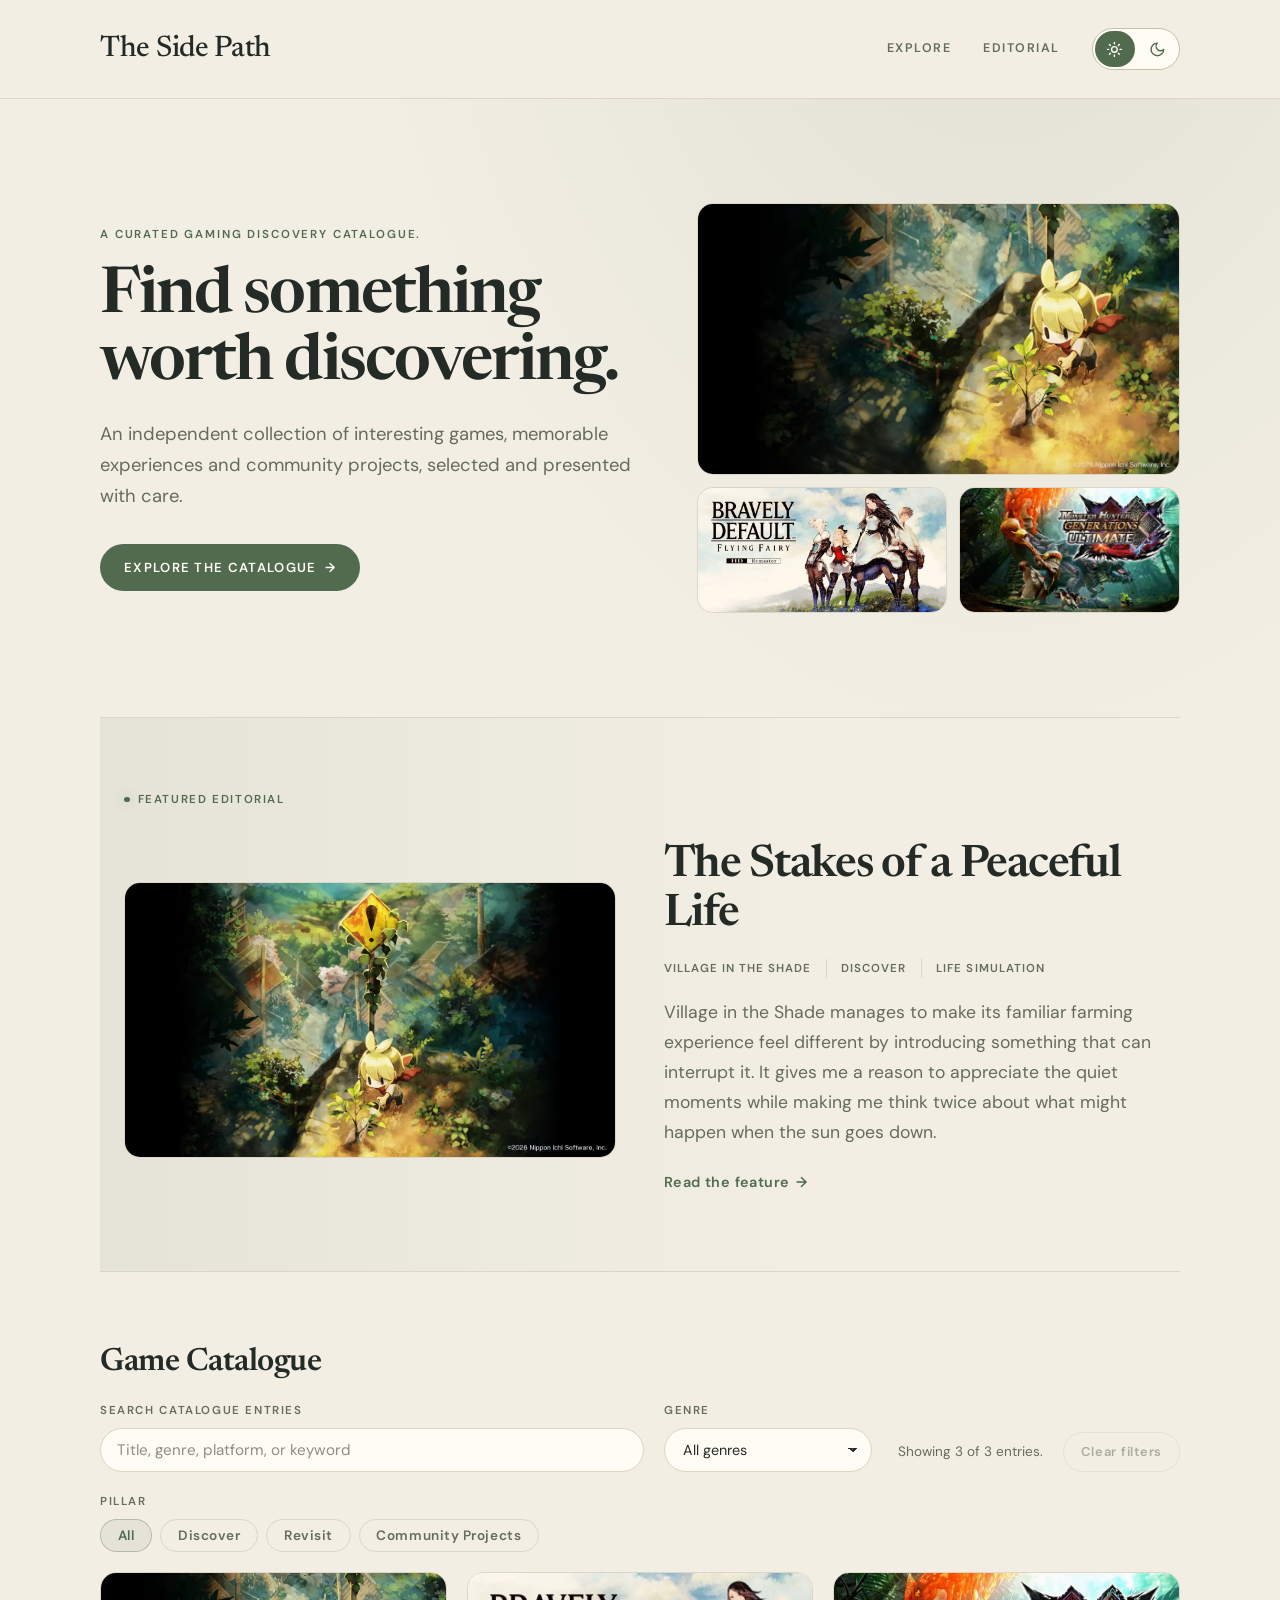
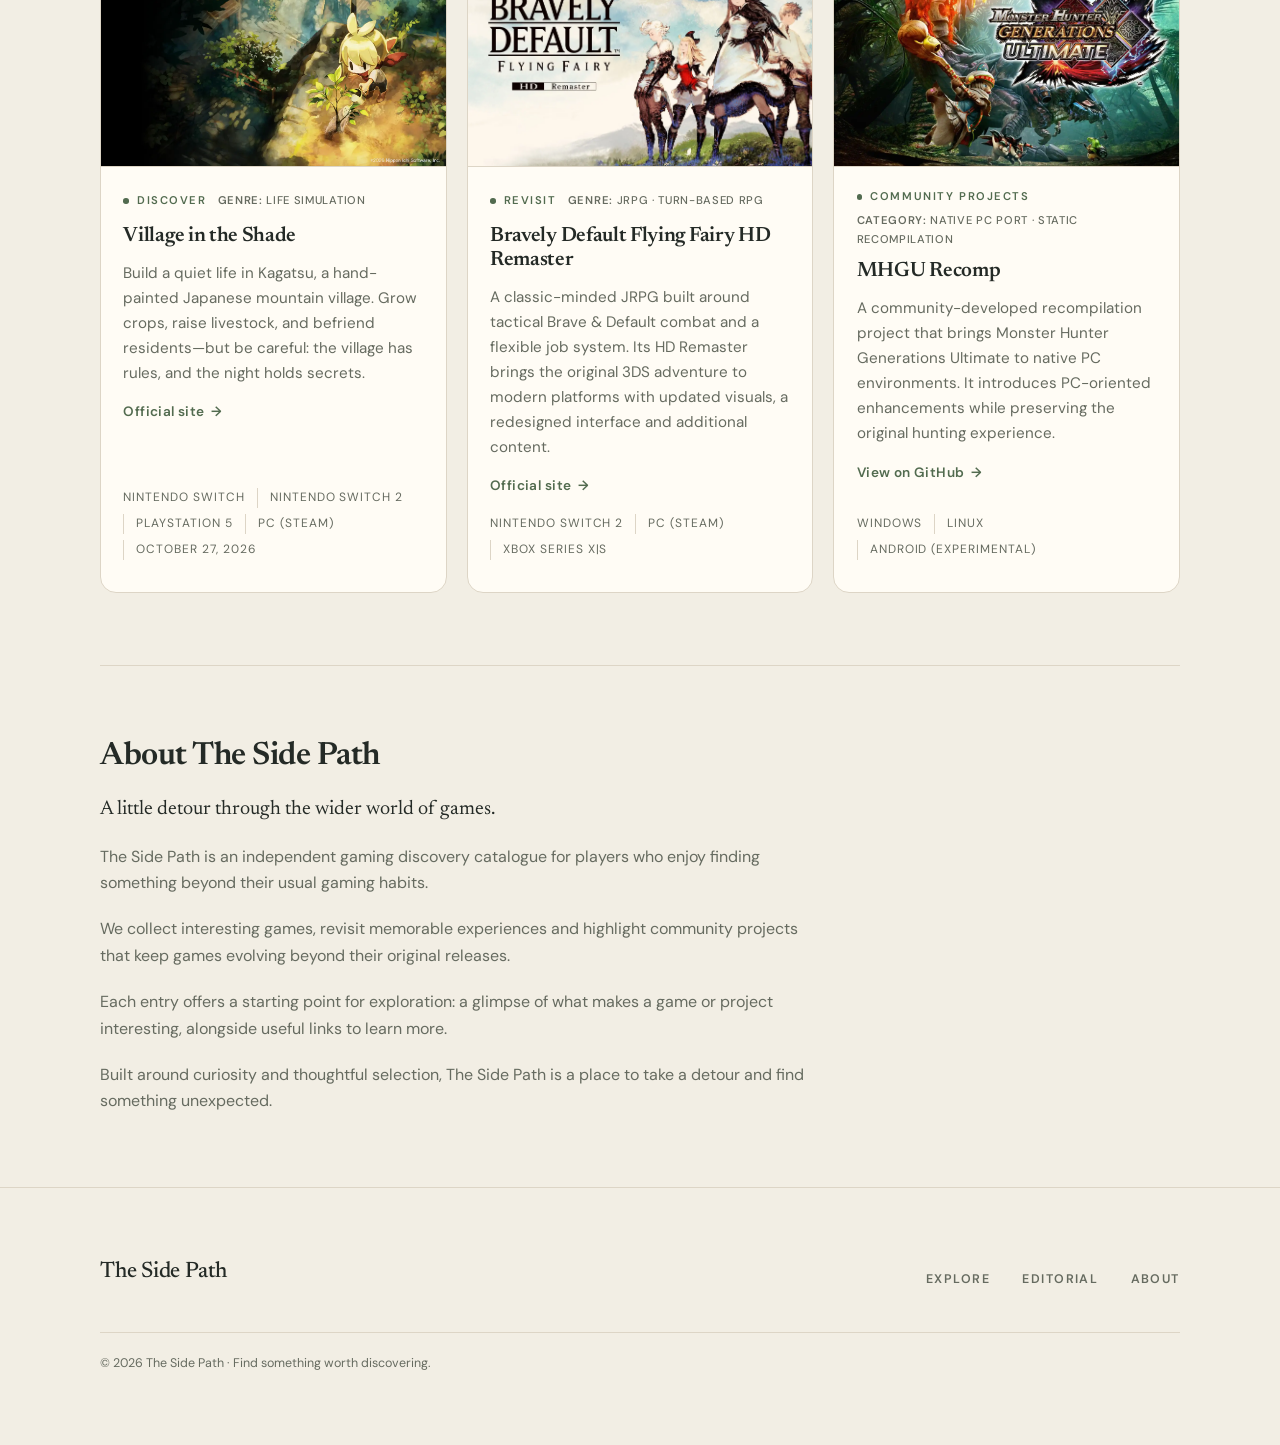
==== commit 27176158: "Add favicon and theme switch" ====
--- a/index.html
+++ b/index.html
@@ -6,6 +6,11 @@
   <title>The Side Path — Independent Gaming Discovery Catalogue</title>
   <meta name="description" content="The Side Path is an independent gaming discovery catalogue dedicated to interesting games, memorable experiences and community projects worth exploring.">
   <meta name="color-scheme" content="light dark">
+
+  <!-- Favicons. Root-relative paths work from every page. -->
+  <link rel="icon" href="/favicon.ico">
+  <link rel="icon" type="image/png" sizes="32x32" href="/favicon-32x32.png">
+  <link rel="apple-touch-icon" sizes="180x180" href="/favicon-180x180.png">
 
   <link rel="canonical" href="https://thesidepath.web.id/">
 
@@ -70,9 +75,27 @@
         </ul>
       </nav>
 
-      <button class="theme-toggle" type="button" data-theme-toggle hidden>
-        Dark
-      </button>
+      <div class="theme-switcher" role="group" aria-label="Theme" data-theme-toggle hidden>
+        <button class="theme-option" type="button" data-theme-value="light" aria-label="Light theme" aria-pressed="false">
+          <svg class="theme-option-icon" width="24" height="24" viewBox="0 0 24 24" fill="none" stroke="currentColor" stroke-width="2" stroke-linecap="round" stroke-linejoin="round" aria-hidden="true" focusable="false">
+            <circle cx="12" cy="12" r="4"/>
+            <path d="M12 2v2"/>
+            <path d="M12 20v2"/>
+            <path d="m4.93 4.93 1.41 1.41"/>
+            <path d="m17.66 17.66 1.41 1.41"/>
+            <path d="M2 12h2"/>
+            <path d="M20 12h2"/>
+            <path d="m6.34 17.66-1.41 1.41"/>
+            <path d="m19.07 4.93-1.41 1.41"/>
+          </svg>
+        </button>
+
+        <button class="theme-option" type="button" data-theme-value="dark" aria-label="Dark theme" aria-pressed="false">
+          <svg class="theme-option-icon" width="24" height="24" viewBox="0 0 24 24" fill="none" stroke="currentColor" stroke-width="2" stroke-linecap="round" stroke-linejoin="round" aria-hidden="true" focusable="false">
+            <path d="M12 3a6 6 0 0 0 9 9 9 9 0 1 1-9-9Z"/>
+          </svg>
+        </button>
+      </div>
     </div>
   </header>
 
@@ -83,7 +106,7 @@
   <main>
 
     <!-- HERO SECTION: the introduction, a clear route into the catalogue,
-         and a three-panel visual sampler. -->
+         and a three-image visual sampler. -->
     <section id="home">
       <div class="hero-copy">
         <p class="hero-eyebrow">A curated gaming discovery catalogue.</p>
@@ -100,14 +123,34 @@
         </div>
       </div>
 
-      <!-- Intentional placeholders drawn in CSS. No real screenshots or
-           AI-generated artwork are presented as game assets here. Replace
-           each panel with a licensed image when suitable assets exist, and
-           give those images their own alt text. -->
-      <div class="hero-sampler" aria-hidden="true">
-        <span class="hero-panel hero-panel--one"></span>
-        <span class="hero-panel hero-panel--two"></span>
-        <span class="hero-panel hero-panel--three"></span>
+      <!-- The hero sampler uses three supplied catalogue images, one for each
+           editorial pillar. They keep their natural proportions and are never
+           cropped, resized or re-encoded. -->
+      <div class="hero-sampler">
+        <img class="hero-panel hero-panel--one"
+             src="assets/catalogue-cards/village-in-the-shade.webp"
+             alt="Village in the Shade key art: a young villager waters a seedling on a sunlit slope above the mountain village."
+             width="1280"
+             height="720"
+             loading="eager"
+             fetchpriority="high"
+             decoding="async">
+
+        <img class="hero-panel hero-panel--two"
+             src="assets/catalogue-cards/bravely-default.webp"
+             alt="Key art for Bravely Default Flying Fairy HD Remaster: the four main characters stand on a grassy hill beneath a pale sky, with the game's logo on the left."
+             width="1600"
+             height="800"
+             loading="eager"
+             decoding="async">
+
+        <img class="hero-panel hero-panel--three"
+             src="assets/catalogue-cards/mhgu-recomp.webp"
+             alt="Key art for Monster Hunter Generations Ultimate: a Felyne hunter in the foreground and a large monster in a jungle, with the game's logo on the right."
+             width="1920"
+             height="1080"
+             loading="eager"
+             decoding="async">
       </div>
     </section>
 
@@ -223,9 +266,10 @@
       <article class="catalogue-card"
                data-category="discover"
                data-genre="life-simulation"
-               data-platform="PC"
+               data-platform="Nintendo Switch, Nintendo Switch 2, PlayStation 5, PC (Steam)"
                data-year="2026"
-               data-search="village in the shade kagatsu nippon ichi software nis america farming simulation life simulation farming sim japanese village supernatural mystery horror night exploration crops livestock fishing hunting crafting the stakes of a peaceful life">
+               data-release="2026-10-27"
+               data-search="village in the shade kagatsu nippon ichi software nis america farming simulation life simulation farming sim japanese village supernatural mystery horror night exploration crops livestock fishing hunting crafting the stakes of a peaceful life nintendo switch nintendo switch 2 playstation 5 ps5 pc steam october 27 2026 release date">
         <div class="card-media">
           <img src="assets/catalogue-cards/village-in-the-shade.webp"
                alt="Village in the Shade key art: a young villager waters a seedling on a sunlit slope above the mountain village."
@@ -251,15 +295,20 @@
 
           <p class="card-action">
             <a class="card-link"
-               href="articles/village-in-the-shade.html"
-               aria-label="Read the feature: Village in the Shade">
-              Read feature
+               href="https://www.nisamerica.com/village-in-the-shade/"
+               target="_blank"
+               rel="noopener noreferrer"
+               aria-label="Visit the official Village in the Shade site (opens in a new tab)">
+              Official site
             </a>
           </p>
 
           <ul class="card-meta">
-            <li>PC</li>
-            <li>2026</li>
+            <li>Nintendo Switch</li>
+            <li>Nintendo Switch 2</li>
+            <li>PlayStation 5</li>
+            <li>PC (Steam)</li>
+            <li>October 27, 2026</li>
           </ul>
         </div>
       </article>
--- a/style.css
+++ b/style.css
@@ -271,49 +271,59 @@
   border-radius: var(--radius-sm);
 }
 
-/* Theme toggle: a quiet pill beside the navigation. theme.js reveals it
-   once the theme has been resolved, so it never appears as a dead control. */
-.theme-toggle {
+/* Theme switcher: a compact sun/moon segmented control. theme.js reveals it
+   once the theme has been resolved, so it never appears as a dead control.
+   The track, active fill, and icon colours come from the shared theme tokens,
+   so both palettes stay in sync: light uses a #FFFCF5 track with a #526B4F
+   active fill, and dark uses a #222832 track with a #8FB7E8 active fill. */
+.theme-switcher {
   display: inline-flex;
   align-items: center;
-  gap: 0.45rem;
-  min-height: 2.5rem;
-  padding: 0.35rem 0.85rem;
-  font-family: inherit;
-  font-size: 0.72rem;
-  font-weight: 600;
-  letter-spacing: 0.1em;
-  text-transform: uppercase;
-  color: var(--color-muted);
+  gap: 0.15rem;
+  padding: 0.125rem;
+  background-color: var(--color-surface);
+  border: 1px solid var(--color-border-strong);
+  border-radius: 999px;
+  transition: background-color 0.18s ease, border-color 0.18s ease;
+}
+
+.theme-option {
+  display: inline-flex;
+  align-items: center;
+  justify-content: center;
+  width: 2.5rem;
+  height: 2.25rem;
+  padding: 0;
+  color: var(--color-accent);
   background-color: transparent;
-  border: 1px solid var(--color-border);
+  appearance: none;
+  border: 0;
   border-radius: 999px;
   cursor: pointer;
-  transition: color 0.18s ease, background-color 0.18s ease,
-    border-color 0.18s ease;
-}
-
-.theme-toggle::before {
-  content: "";
-  width: 0.45rem;
-  height: 0.45rem;
-  border-radius: 50%;
-  background-color: var(--color-secondary);
-}
-
-.theme-toggle:hover {
-  color: var(--color-text);
+  transition: color 0.18s ease, background-color 0.18s ease;
+}
+
+.theme-option-icon {
+  display: block;
+  width: 1.05rem;
+  height: 1.05rem;
+}
+
+.theme-option:hover {
   background-color: var(--color-accent-wash);
-  border-color: var(--color-accent-soft);
-}
-
-.theme-toggle:focus-visible {
-  color: var(--color-text);
+}
+
+.theme-option[aria-pressed="true"] {
+  color: var(--color-on-accent);
+  background-color: var(--color-accent);
+}
+
+.theme-option:focus-visible {
   outline: 2px solid var(--color-accent);
-  outline-offset: 3px;
-}
-
-.theme-toggle[hidden] {
+  outline-offset: 2px;
+}
+
+.theme-switcher[hidden] {
   display: none;
 }
 
@@ -325,8 +335,8 @@
 /* ==========================================================================
    4. HERO
    On desktop the hero is two balanced columns: the introduction on the left
-   and a three-panel visual sampler on the right. The sampler panels are
-   intentional CSS-drawn placeholders, not screenshots or generated artwork.
+   and a three-image visual sampler on the right. The sampler uses supplied
+   catalogue artwork at its natural proportions.
    ========================================================================== */
 
 #home {
@@ -408,48 +418,36 @@
 
 /* Visual sampler ------------------------------------------------------- */
 
-/* Desktop composition: a tall panel on the left with two stacked panels
-   beside it, laid out inside one fixed-shape block. */
+/* Desktop composition: a wide lead image above two companion images. The
+   column ratios follow the artwork's natural proportions, so all three
+   images keep their aspect ratio without cropping. */
 .hero-sampler {
   display: grid;
-  grid-template-columns: repeat(2, minmax(0, 1fr));
-  grid-template-rows: repeat(2, minmax(0, 1fr));
+  grid-template-columns: minmax(0, 1.125fr) minmax(0, 1fr);
+  align-items: start;
   gap: var(--space-sm);
-  aspect-ratio: 1;
+  min-width: 0;
 }
 
 .hero-panel {
   display: block;
-  overflow: hidden;
+  width: 100%;
+  min-width: 0;
+  height: auto;
   background-color: var(--color-surface);
   border: 1px solid var(--color-border);
   border-radius: var(--radius-lg);
-}
-
+  object-fit: cover;
+}
+
+/* Village in the Shade leads the sampler and spans both columns. */
 .hero-panel--one {
-  grid-row: span 2;
-  background-image:
-    radial-gradient(circle at 68% 76%, var(--color-secondary-wash) 0 24%, transparent 25%),
-    linear-gradient(180deg, var(--color-accent-wash), transparent 58%);
-}
-
-.hero-panel--two {
-  background-image:
-    linear-gradient(var(--color-border) 1px, transparent 1px),
-    linear-gradient(90deg, var(--color-border) 1px, transparent 1px);
-  background-size: 25% 25%, 25% 25%;
-}
-
-.hero-panel--three {
-  background-image: repeating-radial-gradient(
-    circle at 32% 68%,
-    transparent 0 18%,
-    var(--color-accent-wash) 18% 20%
-  );
+  grid-column: 1 / -1;
 }
 
 /* Tablet: the hero becomes a single column and the sampler turns into a
-   row of three equal panels. */
+   row of three images. The middle column is slightly wider so the 2:1
+   Bravely Default art matches the height of the two 16:9 images. */
 @media (max-width: 900px) {
   #home {
     grid-template-columns: 1fr;
@@ -457,21 +455,15 @@
   }
 
   .hero-sampler {
-    grid-template-columns: repeat(3, minmax(0, 1fr));
-    grid-template-rows: none;
-    aspect-ratio: auto;
-  }
-
-  .hero-panel {
-    aspect-ratio: 1;
+    grid-template-columns: minmax(0, 1fr) minmax(0, 1.125fr) minmax(0, 1fr);
   }
 
   .hero-panel--one {
-    grid-row: auto;
-  }
-}
-
-/* Mobile: the same three-panel strip with tighter spacing. */
+    grid-column: auto;
+  }
+}
+
+/* Mobile: the same three-image strip with tighter spacing. */
 @media (max-width: 600px) {
   .hero-sampler {
     gap: var(--space-xs);
@@ -1117,6 +1109,11 @@
     transition-duration: 0.01ms !important;
     animation-duration: 0.01ms !important;
   }
+
+  .theme-switcher,
+  .theme-option {
+    transition: none !important;
+  }
 }
 
 /* ==========================================================================
